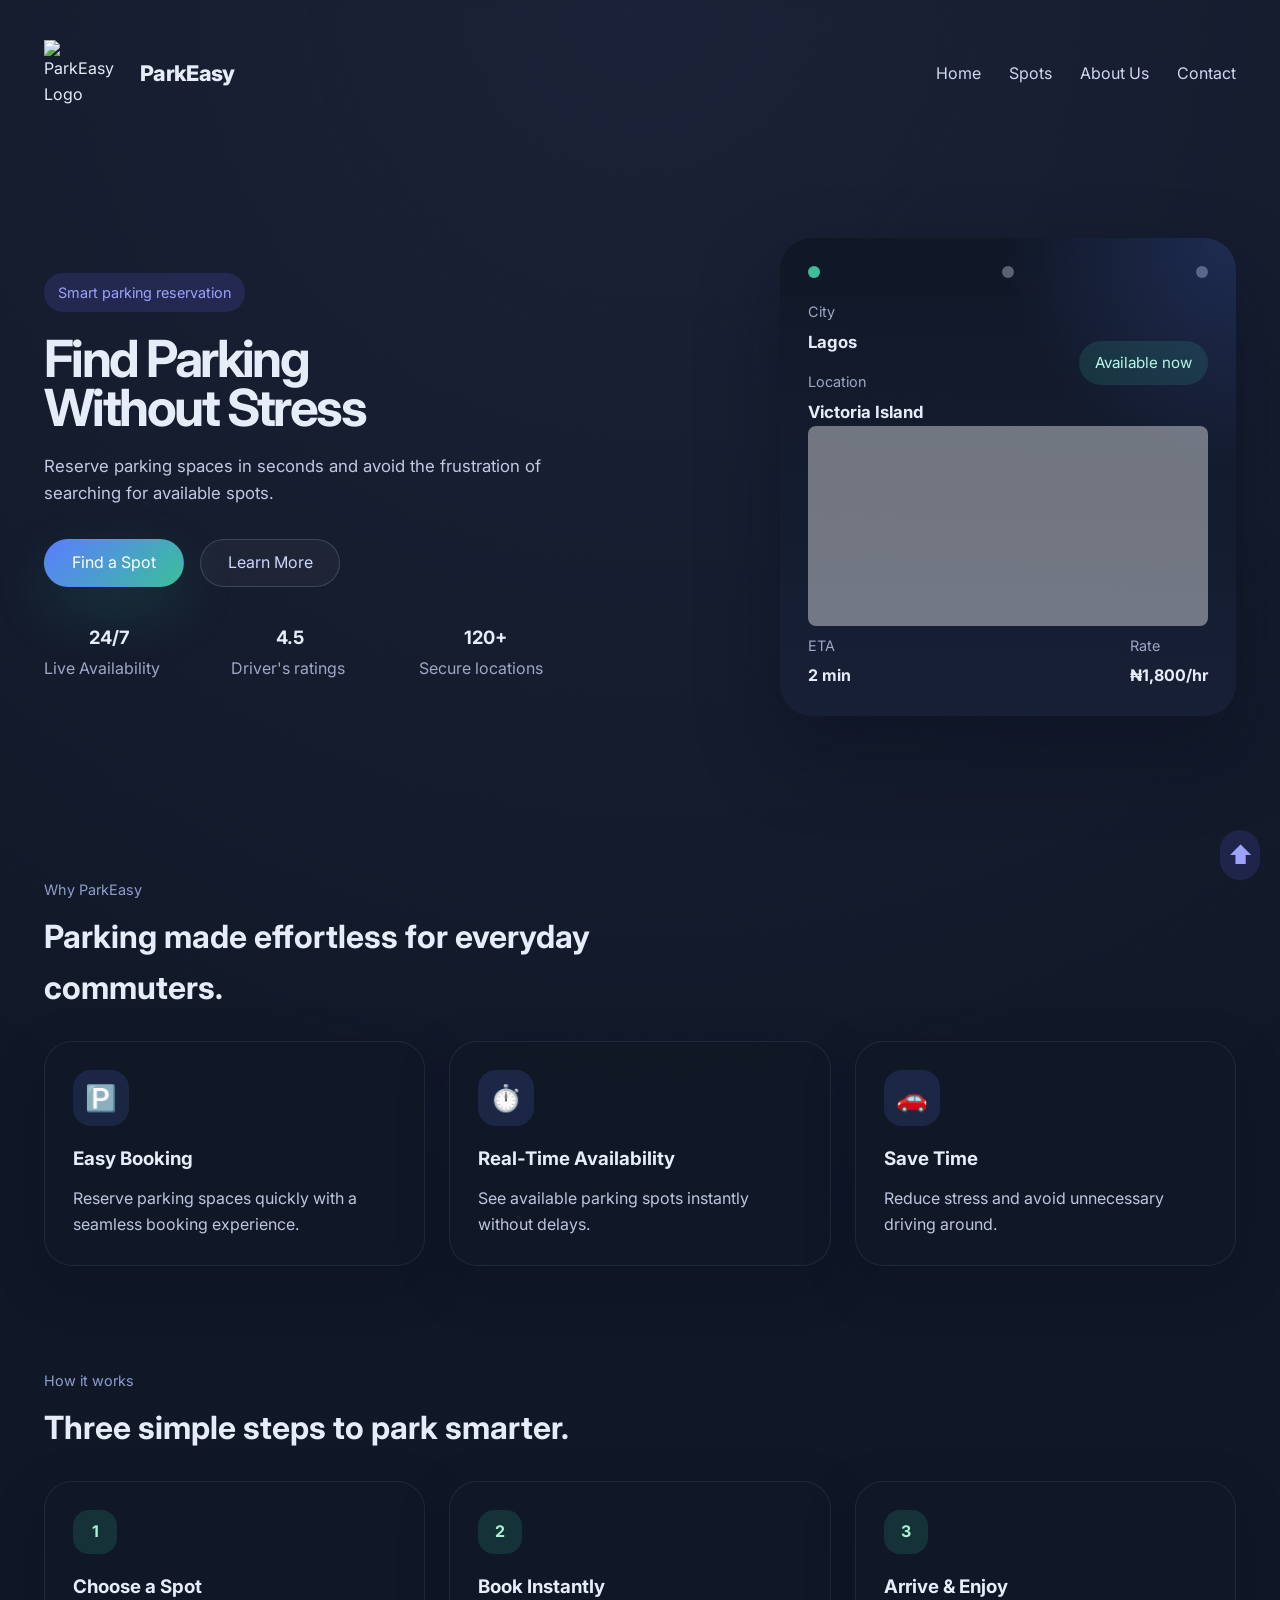
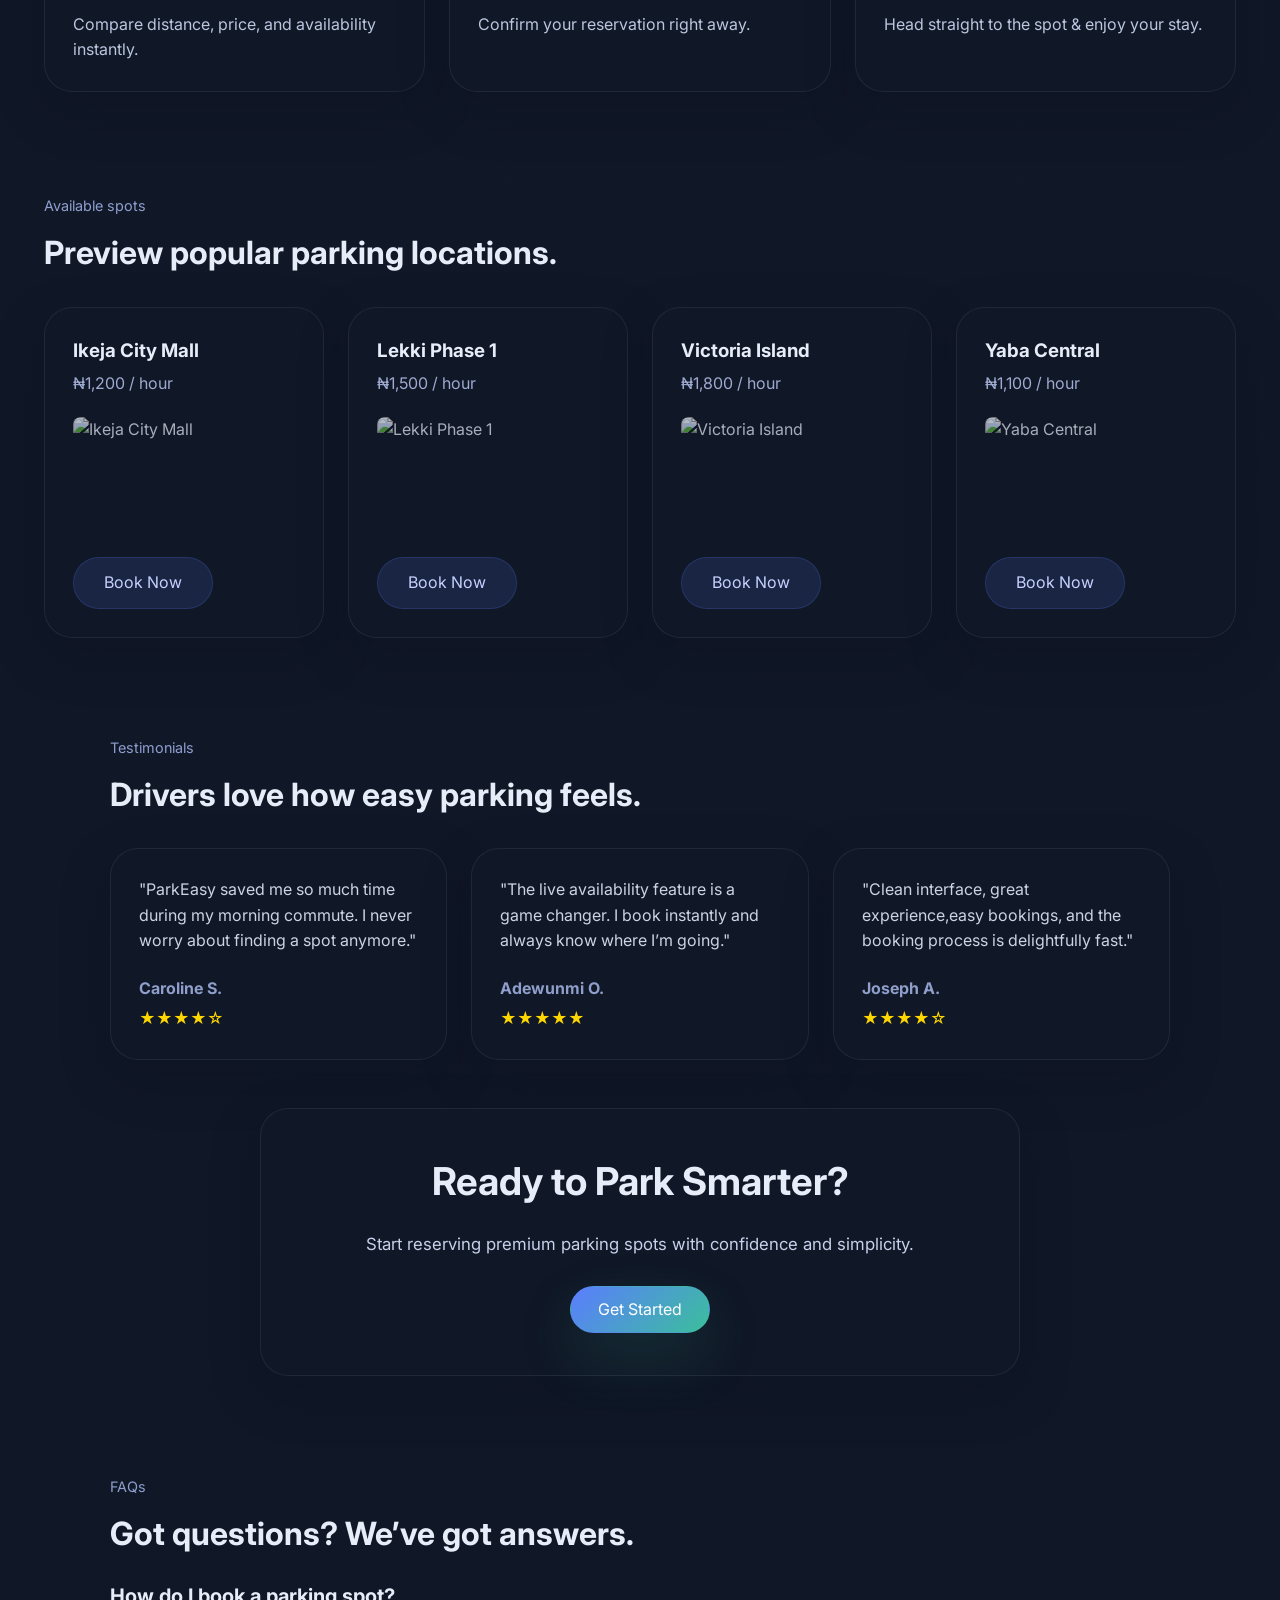
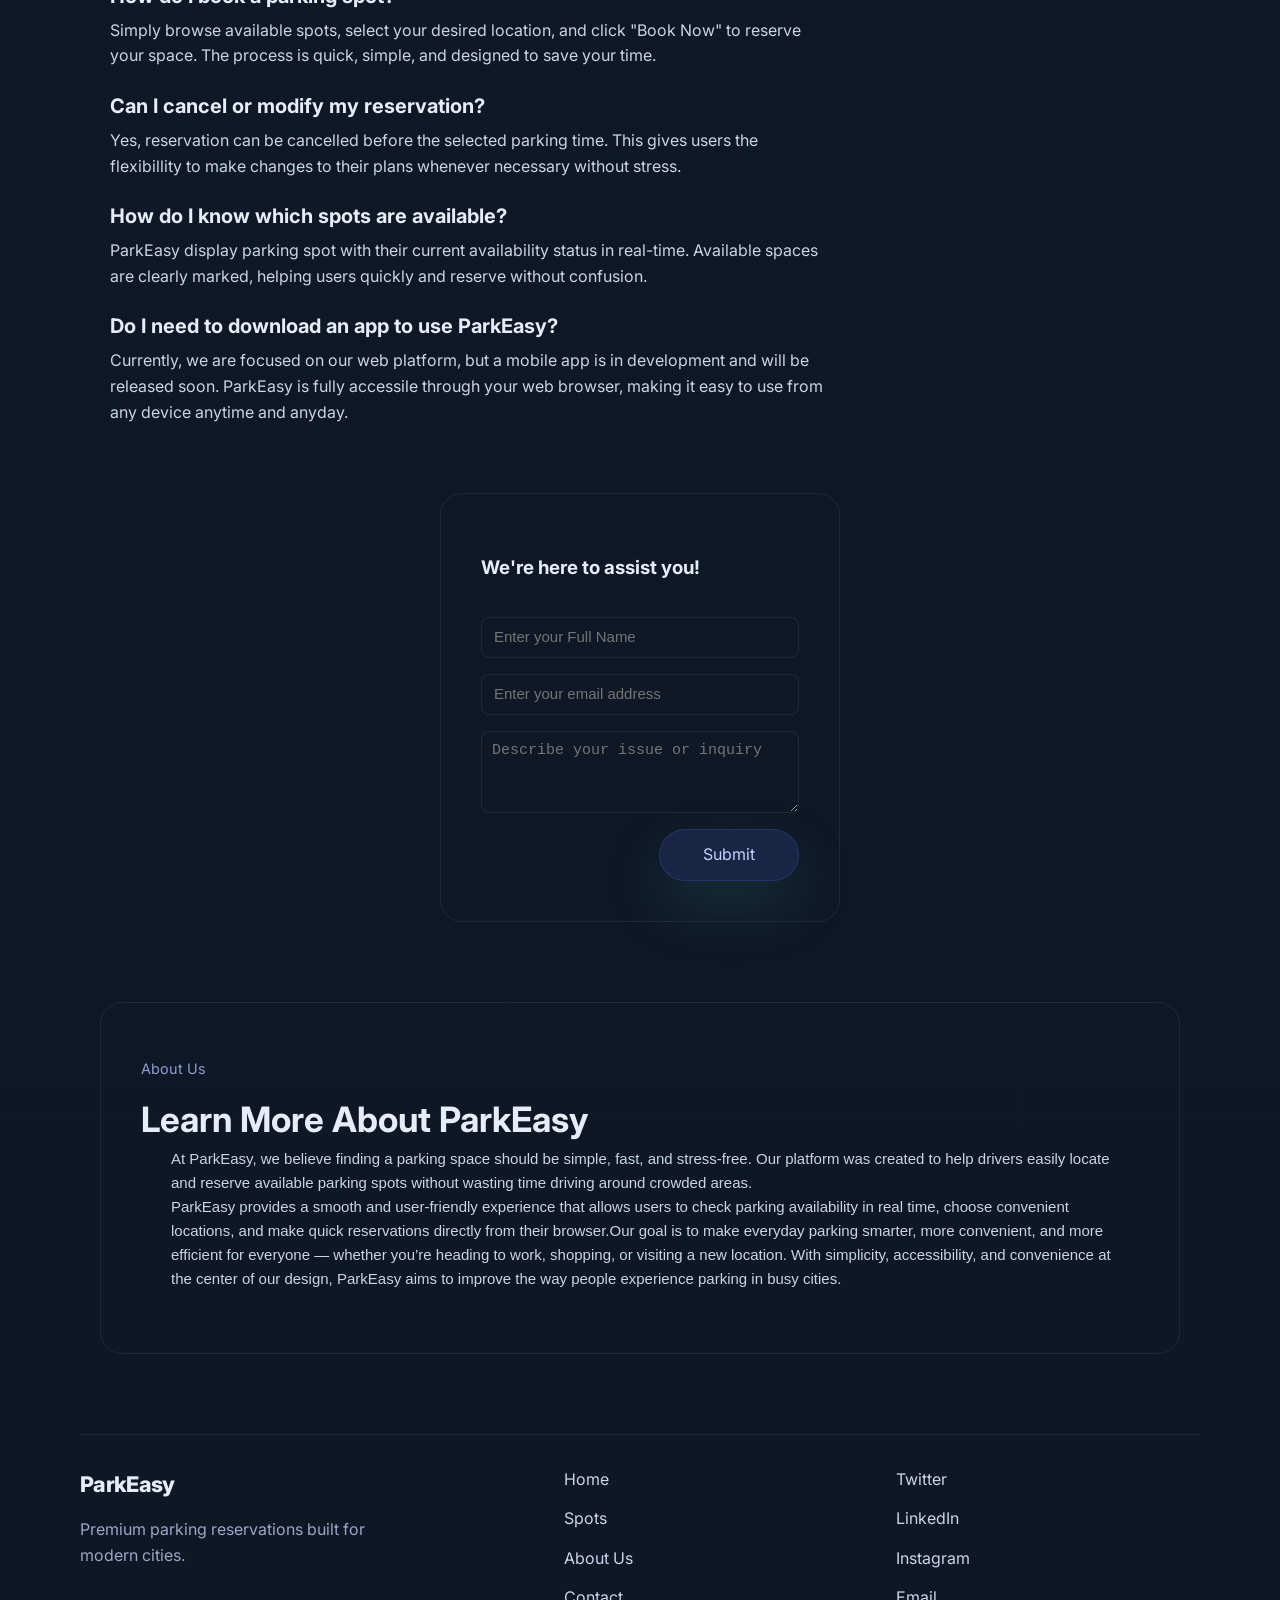
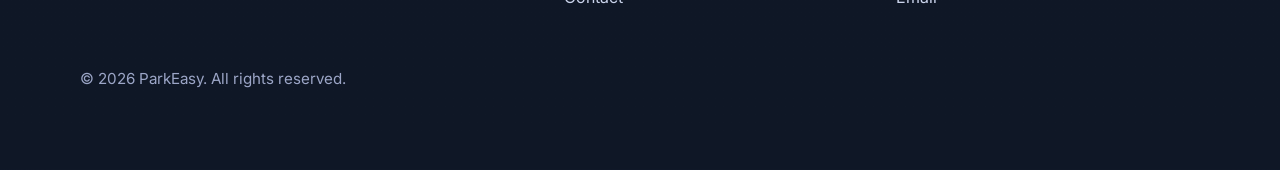
==== index.html @ 2d1e6f71 "Added responsive and mobile view to the confirmation page" ====
<!DOCTYPE html>
<html lang="en">
<head>
    <meta charset="UTF-8" />
    <meta name="viewport" content="width=device-width, initial-scale=1.0" />
    <title>ParkEasy | Smart Parking Reservations</title>
    <link rel="preconnect" href="https://fonts.googleapis.com" />
    <link rel="preconnect" href="https://fonts.gstatic.com" crossorigin />
    <link href="https://fonts.googleapis.com/css2?family=Inter:wght@400;500;600;700;800&display=swap" rel="stylesheet" />
    <link rel="stylesheet" href="styles.css" />
    <link rel="icon" type="image/png" href="./Screenshot_16-removebg-preview.png">
    <!-- <link href="https://cdn.jsdelivr.net/npm/bootstrap@5.3.8/dist/css/bootstrap.min.css" rel="stylesheet" integrity="sha384-sRIl4kxILFvY47J16cr9ZwB07vP4J8+LH7qKQnuqkuIAvNWLzeN8tE5YBujZqJLB" crossorigin="anonymous"> -->
    <!-- <script src="https://cdn.jsdelivr.net/npm/bootstrap@5.3.8/dist/js/bootstrap.bundle.min.js" integrity="sha384-FKyoEForCGlyvwx9Hj09JcYn3nv7wiPVlz7YYwJrWVcXK/BmnVDxM+D2scQbITxI" crossorigin="anonymous"></script> -->
    <link rel="stylesheet"
    href="https://unpkg.com/aos@2.3.4/dist/aos.css">
    
</head>
<body>
    <!-- Header -->
    <div class="page-shell">
        <!-- Navbar -->
        <header class="topbar">
            <div class="brand-row">
                <img src="./Images/OIN-removebg-preview.png" alt="ParkEasy Logo" width="80px">
                <a href="#home" class="logo">ParkEasy</a>
                <svg xmlns="http://www.w3.org/2000/svg"  viewBox="0 0 24 24">
                    <path d="M0 0h24v24H0z" fill="none" />
                    <path fill="none" stroke="currentColor" stroke-linecap="round" stroke-linejoin="round" stroke-width="2" d="M5 17h14M5 12h14M5 7h14" />
                </svg>

            <!-- <button class="nav-toggle" aria-expanded="false" aria-label="Open navigation menu">
                <span></span>
                <span></span>
                <span></span>
            </button> -->
            </div>
                <nav class="nav-links" aria-label="Primary navigation">
                    <a href="#home">Home</a>
                    <a href="#spots">Spots</a>
                    <a href="#AboutUs-heading">About Us</a>
                    <a href="#Support-form">Contact</a>
                </nav>
        </header>

        <!-- Hero Section -->
        <main>
            <section class="hero-section" id="home">
                <div class="hero-copy">
                    <span class="eyebrow">Smart parking reservation</span>
                    <h1>Find Parking Without Stress</h1>
                    <p>Reserve parking spaces in seconds and avoid the frustration of searching for available spots.</p>
                    <div class="hero-actions">
                        <a href="#spots" class="btn btn-primary">Find a Spot</a>
                        <a href="#how-it-works" class="btn btn-secondary">Learn More</a>
                    </div>
                    <div class="hero-stats">
                        <div>
                            <strong>24/7</strong>
                            <span>Live Availability</span>
                        </div>
                        <div>
                            <strong>4.5</strong>
                            <span>Driver's ratings</span>
                        </div>
                        <div>
                            <strong>120+</strong>
                            <span>Secure locations</span>
                        </div>
                    </div>
                </div>

                <div class="hero-visual" aria-hidden="truep" id="hero-visual">
                    <div class="hero-card glow-card">
                        <div class="visual-header">
                            <button class="dot green dot-vi" ></button>
                            <button class="dot dot-yaba"></button>
                            <button class="dot dot-ikeja"></button>
                        </div>
                        <div class="visual-panel">
                            <div class="panel-left">
                                <div class="panel-item">
                                    <span>City</span>
                                    <strong>Lagos</strong>
                                </div>
                                <div class="panel-item">
                                    <span>Location</span>
                                    <strong>Victoria Island</strong>
                                </div>
                            </div>
                            <!-- <div class="panel-item">
                                    <span>Spot</span>
                                    <strong>PE-442</strong>
                                </div> -->
                            <div class="panel-chip" id="panelChip"><div>Available now</div></div>
                        </div>
                        <div class="visual-graph">
                            <div class="google-map">
                                <iframe src="https://www.google.com/maps/embed?pb=!1m18!1m12!1m3!1d5606.961181037946!2d3.4189868195683633!3d6.429970230580943!2m3!1f0!2f0!3f0!3m2!1i1024!2i768!4f13.1!3m3!1m2!1s0x103bf52dc0328169%3A0x7885a1a33689a576!2sVictoria%20Island%2C%20Lagos%20106104%2C%20Lagos!5e0!3m2!1sen!2sng!4v1778580801772!5m2!1sen!2sng" width="600" height="450" style="border:0;" allowfullscreen="" loading="lazy" referrerpolicy="no-referrer-when-downgrade"></iframe>
                            </div>
                            <!-- <div class="graph-bar tall"></div>
                            <div class="graph-bar short"></div>
                            <div class="graph-bar medium"></div>
                            <div class="graph-bar tall"></div>
                            <div class="graph-bar medium"></div> -->
                        </div>
                        <div class="visual-footer">
                            <div>
                                <span>ETA</span>
                                <strong>2 min</strong>
                            </div>
                            <div>
                                <span>Rate</span>
                                <strong>₦1,800/hr</strong>
                            </div>
                        </div>
                    </div>
                </div>
                <div class="hero-visual1" aria-hidden="truep" id="hero-visual1">
                    <div class="hero-card glow-card">
                        <div class="visual-header">
                            <button class="dot dot-vi"></button>
                            <button class="dot green dot-yaba"></button>
                            <button class="dot dot-ikeja"></button>
                        </div>
                        <div class="visual-panel">
                            <div class="panel-left">
                                <div class="panel-item">
                                    <span>City</span>
                                    <strong>Lagos</strong>
                                </div>
                                <div class="panel-item">
                                    <span>Location</span>
                                    <strong>Yaba Central</strong>
                                </div>
                            </div>
                            <!-- <div class="panel-item">
                                    <span>Spot</span>
                                    <strong>PE-903</strong>
                                </div> -->
                            <div class="panel-chip" id="panelChip1"><div>Available now</div></div>
                        </div>
                        <div class="visual-graph">
                            <div class="google-map">
                                <iframe src="https://www.google.com/maps/embed?pb=!1m18!1m12!1m3!1d13333.629605329317!2d3.363343173992727!3d6.507530072989271!2m3!1f0!2f0!3f0!3m2!1i1024!2i768!4f13.1!3m3!1m2!1s0x103b8c8c358b3f4b%3A0x5552cfbd43df8434!2sYaba%2C%20Oworonshoki%2C%20Lagos!5e0!3m2!1sen!2sng!4v1778686402192!5m2!1sen!2sng" width="600" height="450" style="border:0;" allowfullscreen="" loading="lazy" referrerpolicy="no-referrer-when-downgrade"></iframe>
                            </div>
                            <!-- <div class="graph-bar tall"></div>
                            <div class="graph-bar short"></div>
                            <div class="graph-bar medium"></div>
                            <div class="graph-bar tall"></div>
                            <div class="graph-bar medium"></div> -->
                        </div>
                        <div class="visual-footer">
                            <div>
                                <span>ETA</span>
                                <strong>15 min</strong>
                            </div>
                            <div>
                                <span>Rate</span>
                                <strong>₦1,100/hr</strong>
                            </div>
                        </div>
                    </div>
                </div>
                <div class="hero-visual2" aria-hidden="truep" id="hero-visual2">
                    <div class="hero-card glow-card">
                        <div class="visual-header">
                            <button class="dot dot-vi"></button>
                            <button class="dot dot-yaba"></button>
                            <button class="dot green"></button>
                        </div>
                        <div class="visual-panel">
                            <div class="panel-left">
                                <div class="panel-item">
                                    <span>City</span>
                                    <strong>Lagos</strong>
                                </div>
                                <div class="panel-item">
                                    <span>Location</span>
                                    <strong>Ikeja City Mall</strong>
                                </div>
                            </div>
                            <!-- <div class="panel-item">
                                    <span>Spot</span>
                                    <strong>PE-505</strong>
                                </div> -->
                            <div class="panel-chip" id="panelChip2"><div>Available now</div></div>
                        </div>
                        <div class="visual-graph">
                            <div class="google-map">
                                <iframe src="https://www.google.com/maps/embed?pb=!1m18!1m12!1m3!1d11209.810301697038!2d3.350812231731346!3d6.613781671899439!2m3!1f0!2f0!3f0!3m2!1i1024!2i768!4f13.1!3m3!1m2!1s0x103b93b65ba86e15%3A0x3ae060fb3436c3ad!2sIkeja%20City%20Mall!5e0!3m2!1sen!2sng!4v1778678186957!5m2!1sen!2sng" width="600" height="450" style="border:0;" allowfullscreen="" loading="lazy" referrerpolicy="no-referrer-when-downgrade"></iframe>
                            </div>
                            <!-- <div class="graph-bar tall"></div>
                            <div class="graph-bar short"></div>
                            <div class="graph-bar medium"></div>
                            <div class="graph-bar tall"></div>
                            <div class="graph-bar medium"></div> -->
                        </div>
                        <div class="visual-footer">
                            <div>
                                <span>ETA</span>
                                <strong>30 min</strong>
                            </div>
                            <div>
                                <span>Rate</span>
                                <strong>₦1,200/hr</strong>
                            </div>
                        </div>
                    </div>
                </div>
            </section>
            

        <!-- Features Section -->
        <section class="section features-section" id="features">
            <div class="section-header">
                <p class="section-label">Why ParkEasy</p>
                <h2>Parking made effortless for everyday commuters.</h2>
            </div>
            <div class="feature-grid">
                <article class="feature-card fade-in">
                    <div class="feature-icon">🅿️</div>
                    <h3>Easy Booking</h3>
                    <p>Reserve parking spaces quickly with a seamless booking experience.</p>
                </article>
                <article class="feature-card fade-in">
                    <div class="feature-icon">⏱️</div>
                    <h3>Real-Time Availability</h3>
                    <p>See available parking spots instantly without delays.</p>
                </article>
                <article class="feature-card fade-in">
                    <div class="feature-icon">🚗</div>
                    <h3>Save Time</h3>
                    <p>Reduce stress and avoid unnecessary driving around.</p>
                </article>
            </div>
        </section>

        <!-- How It Works Section -->
        <section class="section process-section" id="how-it-works">
            <div class="section-header">
                <p class="section-label">How it works</p>
                <h2>Three simple steps to park smarter.</h2>
            </div>
            <div class="process-row">
                <article class="process-step fade-in">
                    <span class="step-badge">1</span>
                    <h3>Choose a Spot</h3>
                    <p>Compare distance, price, and availability instantly.</p>
                </article>
                <article class="process-step fade-in">
                    <span class="step-badge">2</span>
                    <h3>Book Instantly</h3>
                    <p>Confirm your reservation right away.</p>
                </article>
                <article class="process-step fade-in">
                    <span class="step-badge">3</span>
                    <h3>Arrive & Enjoy</h3>
                    <p>Head straight to the spot & enjoy your stay.</p>
                </article>
            </div>
        </section>

        <!-- Preview Parking Spots Section -->
        <section class="section spots-section" id="spots">
            <div class="section-header">
                <p class="section-label">Available spots</p>
                <h2>Preview popular parking locations.</h2>
            </div>
            <div class="spots-grid">
                <article class="spot-card fade-in">
                    <div>
                        <h3>Ikeja City Mall</h3>
                        <p>₦1,200 / hour</p>
                    </div>
                    <img src="./Images/Ikeja_Mall_2.jpg" class="location-img" alt="Ikeja City Mall">
                    <button class="btn btn-card" id="openIkeja">Book Now</button>
                </article>
                <article class="spot-card fade-in">
                    <div>
                        <h3>Lekki Phase 1</h3>
                        <p>₦1,500 / hour</p>
                    </div>
                    <img src="./Images/Lekki Mall.jpg"  class="location-img" alt="Lekki Phase 1">
                    <button class="btn btn-card" id="openLekki">Book Now</button>
                </article>
                <article class="spot-card fade-in">
                    <div>
                        <h3>Victoria Island</h3>
                        <p>₦1,800 / hour</p>
                    </div>
                    <img src="./Images/V I.jfif" class="location-img" alt="Victoria Island">
                    <button class="btn btn-card" id="openVictoria">Book Now</button>
                </article>
                <article class="spot-card fade-in">
                    <div>
                        <h3>Yaba Central</h3>
                        <p>₦1,100 / hour</p>
                    </div>
                    <img src="./Images/Yaba.png" class="location-img" alt="Yaba Central">
                    <button class="btn btn-card" id="openYaba">Book Now</button>
                </article>
            </div>
        </section>

        <!-- Ikeja City Mall -->
        <div id="ikejaMall">
                <button class="btn btn-secondary" id="closeIkeja">Back</button>

                <!-- Name and map -->
                <div class="menu1">
                    <h2>Ikeja City Mall - A Prime Parking Location</h2>
                    <iframe src="https://www.google.com/maps/embed?pb=!1m18!1m12!1m3!1d11209.810301697038!2d3.350812231731346!3d6.613781671899439!2m3!1f0!2f0!3f0!3m2!1i1024!2i768!4f13.1!3m3!1m2!1s0x103b93b65ba86e15%3A0x3ae060fb3436c3ad!2sIkeja%20City%20Mall!5e0!3m2!1sen!2sng!4v1778678186957!5m2!1sen!2sng" width="600" height="450" style="border:0;" allowfullscreen="" loading="lazy" referrerpolicy="no-referrer-when-downgrade"></iframe>
                </div>
                <!-- Selections -->
                <div class="menu0">
                    <div class="contact-details">
                        <input type="text" placeholder="Enter your full name" id="fullName-ikeja">
                        <input type="text" placeholder="Vehicle registration Number" id="email-ikeja">
                        <input type="text" placeholder="Enter your phone number" id="phone-ikeja">
                    </div>  
                    <div class="menu2">
                        <select class="select" id="lot-ikeja">
                            <option selected disabled>Select a parking spot</option>
                            <option>PE 501</option>
                            <option>PE 502</option>
                            <option>PE 503</option>
                            <option>PE 504</option>
                            <option>PE 505</option>
                            <option>PE 506</option>
                            <option>PE 507</option>
                            <option>PE 508</option>
                            <option>PE 509</option>
                            <option>PE 601</option>
                            <option>PE 602</option>
                            <option>PE 603</option>
                            <option>PE 604</option>
                            <option>PE 605</option>
                            <option>PE 606</option>
                            <option>PE 607</option>
                            <option>PE 608</option>
                            <option>PE 609</option>
                        </select>
                        <select class="select" id="duration-ikeja">
                            <option selected disabled>Select duration</option>
                            <option>1 hour</option>
                            <option>2 hours</option>
                            <option>3 hours</option>
                            <option>4 hours</option>
                            <option>5 hours</option>
                            <option>6 hours</option>
                            <option>7 hours</option>
                            <option>8 hours</option>
                            <option>9 hours</option>
                            <option>10 hours</option>
                            <option>11 hours</option>
                            <option>12 hours</option>
                        </select>
                        <div class="time-selection">
                            <select class="time" id="startTime-ikeja">
                                <option selected disabled>Arrival time</option>
                                <option>01:00</option>
                                <option>02:00</option>
                                <option>03:00</option>
                                <option>04:00</option>
                                <option>05:00</option>
                                <option>07:00</option>
                                <option>08:00</option>
                                <option>09:00</option>
                                <option>10:00</option>
                                <option>11:00</option>
                                <option>12:00</option>
                            </select>
                            <select class="meritime" id="startMeridiem-ikeja">
                                <option>am</option>
                                <option>pm</option>
                            </select> 
                            <!-- <select class="time" id="endTime">
                                <option>12:00</option>
                                <option>01:00</option>
                                <option>02:00</option>
                                <option>03:00</option>
                                <option>04:00</option>
                                <option>05:00</option>
                                <option>07:00</option>
                                <option>08:00</option>
                                <option>09:00</option>
                                <option>10:00</option>
                                <option>11:00</option>
                                <option>12:00</option>
                            </select>
                            <select class="meritime" id="endMeridiem">
                                <option>pm</option>
                                <option>am</option>
                            </select> -->
                        </div>
                        
                    </div>
                </div>
                    
                <!-- footer -->
                    <ul>
                        <li><strong>Price:</strong> ₦1,200 / hour</li>
                        <li><strong>Availability:</strong> Real-time updates</li>
                        <li><strong>Amenities:</strong> 24/7 security, well-lit area</li>
                    </ul>
                <button class="btn btn-primary" id="bookBtn-ikeja">Book Now</button>
        </div>

        <!-- Lekki Phase 1 -->
        <div id="lekkiPhase1">
                <button class="btn btn-secondary" id="closeLekki">Back</button>
                
            <!-- Name and map -->
            <div class="menu1">
                    <h2>Lekki Phase 1 - A Prime Parking Location</h2>
                    <iframe src="https://www.google.com/maps/embed?pb=!1m18!1m12!1m3!1d31716.495577814654!2d3.4504166006882744!3d6.450240780997192!2m3!1f0!2f0!3f0!3m2!1i1024!2i768!4f13.1!3m3!1m2!1s0x103bf452da3bd44b%3A0x47331fb41adc9d28!2sLekki%20Phase%201%2C%20Lekki%20106104%2C%20Lagos!5e0!3m2!1sen!2sng!4v1778685355973!5m2!1sen!2sng" width="600" height="450" style="border:0;" allowfullscreen="" loading="lazy" referrerpolicy="no-referrer-when-downgrade"></iframe>
            </div>
                <!-- Selections -->
                <div class="menu0">
                    <div class="contact-details">
                            <input type="text" placeholder="Enter your full name" id="fullName-lekki">
                            <input type="text" placeholder="Vehicle registration number" id="email-lekki">
                            <input type="text" placeholder="Enter your phone number" id="phone-lekki">
                    </div>  
                    <div class="menu2">
                        <select class="select" id="lot-lekki">
                            <option selected disabled>Select a parking spot</option>
                            <option>PE 101</option>
                            <option>PE 102</option>
                            <option>PE 103</option>
                            <option>PE 104</option>
                            <option>PE 105</option>
                            <option>PE 106</option>
                            <option>PE 107</option>
                            <option>PE 108</option>
                            <option>PE 109</option>
                            <option>PE 801</option>
                            <option>PE 802</option>
                            <option>PE 803</option>
                            <option>PE 804</option>
                            <option>PE 805</option>
                            <option>PE 806</option>
                            <option>PE 807</option>
                            <option>PE 808</option>
                            <option>PE 809</option>
                        </select>
                        <select class="select" id="duration-lekki">
                            <option selected disabled>Select duration</option>
                            <option>1 hour</option>
                            <option>2 hours</option>
                            <option>3 hours</option>
                            <option>4 hours</option>
                            <option>5 hours</option>
                            <option>6 hours</option>
                            <option>7 hours</option>
                            <option>8 hours</option>
                            <option>9 hours</option>
                            <option>10 hours</option>
                            <option>11 hours</option>
                            <option>12 hours</option>
                        </select>
                        <div class="time-selection">
                            <select class="time" id="startTime-lekki">
                                <option selected disabled>Arrival time</option>
                                <option>01:00</option>
                                <option>02:00</option>
                                <option>03:00</option>
                                <option>04:00</option>
                                <option>05:00</option>
                                <option>07:00</option>
                                <option>08:00</option>
                                <option>09:00</option>
                                <option>10:00</option>
                                <option>11:00</option>
                                <option>12:00</option>
                            </select>
                            <select class="meritime" id="startMeridiem-lekki">
                                <option>am</option>
                                <option>pm</option>
                            </select> 
                            <!-- <select class="time" id="endTime">
                                <option>12:00</option>
                                <option>01:00</option>
                                <option>02:00</option>
                                <option>03:00</option>
                                <option>04:00</option>
                                <option>05:00</option>
                                <option>07:00</option>
                                <option>08:00</option>
                                <option>09:00</option>
                                <option>10:00</option>
                                <option>11:00</option>
                                <option>12:00</option>
                            </select>
                            <select class="meritime" id="endMeridiem">
                                <option>pm</option>
                                <option>am</option>
                            </select> -->
                        </div>
                    </div>
                </div>
                    <!-- footer -->
                        <ul>
                            <li><strong>Price:</strong> ₦1,500 / hour</li>
                            <li><strong>Availability:</strong> Real-time updates</li>
                            <li><strong>Amenities:</strong> 24/7 security, well-lit area</li>
                        </ul>
                        <button class="btn btn-primary" id="bookBtn-lekki">Book Now</button>
            </div>

        <!-- Victoria Island -->
        <div id="victoriaIsland">
                <button class="btn btn-secondary" id="closeVictoria">Back</button>
            <!-- Name and map -->
            <div class="menu1">
                <h2>Victoria Island - A Prime Parking Location</h2>
                <iframe src="https://www.google.com/maps/embed?pb=!1m18!1m12!1m3!1d5606.961181037946!2d3.4189868195683633!3d6.429970230580943!2m3!1f0!2f0!3f0!3m2!1i1024!2i768!4f13.1!3m3!1m2!1s0x103bf52dc0328169%3A0x7885a1a33689a576!2sVictoria%20Island%2C%20Lagos%20106104%2C%20Lagos!5e0!3m2!1sen!2sng!4v1778580801772!5m2!1sen!2sng" width="600" height="450" style="border:0;" allowfullscreen="" loading="lazy" referrerpolicy="no-referrer-when-downgrade"></iframe>
            </div>
            <!-- Selection -->
            <div class="menu0">
                <div class="contact-details">
                    <input type="text" placeholder="Enter your full name" id="fullName-victoria">
                    <input type="text" placeholder="Vehicle registration number" id="email-victoria">
                    <input type="text" placeholder="Enter your phone number" id="phone-victoria">
                </div>
                <div class="menu2">
                    <select class="select" id="lot-victoria">
                        <option selected disabled>Select a parking spot</option>
                        <option>PE 441</option>
                        <option>PE 442</option>
                        <option>PE 443</option>
                        <option>PE 444</option>
                        <option>PE 445</option>
                        <option>PE 446</option>
                        <option>PE 447</option>
                        <option>PE 448</option>
                        <option>PE 449</option>
                        <option>PE 631</option>
                        <option>PE 632</option>
                        <option>PE 633</option>
                        <option>PE 634</option>
                        <option>PE 635</option>
                        <option>PE 636</option>
                        <option>PE 637</option>
                        <option>PE 638</option>
                        <option>PE 639</option>
                    </select>
                    <select class="select" id="duration-victoria">
                        <option selected disabled>Select duration</option>
                        <option>1 hour</option>
                        <option>2 hours</option>
                        <option>3 hours</option>
                        <option>4 hours</option>
                        <option>5 hours</option>
                        <option>6 hours</option>
                        <option>7 hours</option>
                        <option>8 hours</option>
                        <option>9 hours</option>
                        <option>10 hours</option>
                        <option>11 hours</option>
                        <option>12 hours</option>
                    </select>
                    <div class="time-selection">
                            <select class="time" id="startTime-victoria">
                                <option selected disabled>Arrival time</option>
                                <option>01:00</option>
                                <option>02:00</option>
                                <option>03:00</option>
                                <option>04:00</option>
                                <option>05:00</option>
                                <option>07:00</option>
                                <option>08:00</option>
                                <option>09:00</option>
                                <option>10:00</option>
                                <option>11:00</option>
                                <option>12:00</option>
                            </select>
                            <select class="meritime" id="startMeridiem-victoria">
                                <option>am</option>
                                <option>pm</option>
                            </select> 
                            <!-- <select class="time">
                                <option>12:00</option>
                                <option>01:00</option>
                                <option>02:00</option>
                                <option>03:00</option>
                                <option>04:00</option>
                                <option>05:00</option>
                                <option>07:00</option>
                                <option>08:00</option>
                                <option>09:00</option>
                                <option>10:00</option>
                                <option>11:00</option>
                                <option>12:00</option>
                            </select>
                            <select class="meritime">
                                <option>pm</option>
                                <option>am</option>
                            </select> -->
                        </div>
                </div>
            </div>
                <ul>
                    <li><strong>Price:</strong> ₦1,800 / hour</li>
                    <li><strong>Availability:</strong> Real-time updates</li>
                    <li><strong>Amenities:</strong> 24/7 security, well-lit area</li>
                </ul>
                <button class="btn btn-primary" id="bookBtn-victoria">Book Now</button>
        </div>
            

        <!-- Yaba Central -->
        <div id="yabaCentral">
            <button class="btn btn-secondary" id="closeYaba">Back</button>
            <!-- Name and map -->
            <div class="menu1">
                <h2>Yaba Central - A Prime Parking Location</h2>
                <iframe src="https://www.google.com/maps/embed?pb=!1m18!1m12!1m3!1d13333.629605329317!2d3.363343173992727!3d6.507530072989271!2m3!1f0!2f0!3f0!3m2!1i1024!2i768!4f13.1!3m3!1m2!1s0x103b8c8c358b3f4b%3A0x5552cfbd43df8434!2sYaba%2C%20Oworonshoki%2C%20Lagos!5e0!3m2!1sen!2sng!4v1778686402192!5m2!1sen!2sng" width="600" height="450" style="border:0;" allowfullscreen="" loading="lazy" referrerpolicy="no-referrer-when-downgrade"></iframe>
            </div>
            <!-- Selections -->
            <div class="menu0">
                <div class="contact-details">
                    <input type="text" placeholder="Enter your full name" id="fullName-yaba">
                    <input type="text" placeholder="Vehicle registration number" id="email-yaba">
                    <input type="text" placeholder="Enter your phone number" id="phone-yaba">
                </div>
                <div class="menu2">
                    <select class="select" id="lot-yaba">
                        <option selected disabled>Select a parking spot</option>
                        <option>PE 701</option>
                        <option>PE 702</option>
                        <option>PE 703</option>
                        <option>PE 704</option>
                        <option>PE 705</option>
                        <option>PE 706</option>
                        <option>PE 707</option>
                        <option>PE 708</option>
                        <option>PE 709</option>
                        <option>PE 901</option>
                        <option>PE 902</option>
                        <option>PE 903</option>
                        <option>PE 904</option>
                        <option>PE 905</option>
                        <option>PE 906</option>
                        <option>PE 907</option>
                        <option>PE 908</option>
                        <option>PE 909</option>
                        </select>
                        <select class="select" id="duration-yaba">
                            <option selected disabled>Select duration</option>
                            <option>1 hour</option>
                            <option>2 hours</option>
                            <option>3 hours</option>
                            <option>4 hours</option>
                            <option>5 hours</option>
                            <option>6 hours</option>
                            <option>7 hours</option>
                            <option>8 hours</option>
                            <option>9 hours</option>
                            <option>10 hours</option>
                            <option>11 hours</option>
                            <option>12 hours</option>
                        </select>
                        <div class="time-selection">
                            <select class="time" id="startTime-yaba">
                                <option selected disabled>Arrival time</option>
                                <option>01:00</option>
                                <option>02:00</option>
                                <option>03:00</option>
                                <option>04:00</option>
                                <option>05:00</option>
                                <option>07:00</option>
                                <option>08:00</option>
                                <option>09:00</option>
                                <option>10:00</option>
                                <option>11:00</option>
                                <option>12:00</option>
                            </select>
                            <select class="meritime" id="startMeridiem-yaba">
                                <option>am</option>
                                <option>pm</option>
                            </select> 
                            <!-- <select class="time">
                                <option>12:00</option>
                                <option>01:00</option>
                                <option>02:00</option>
                                <option>03:00</option>
                                <option>04:00</option>
                                <option>05:00</option>
                                <option>07:00</option>
                                <option>08:00</option>
                                <option>09:00</option>
                                <option>10:00</option>
                                <option>11:00</option>
                                <option>12:00</option>
                            </select>
                            <select class="meritime">
                                <option>pm</option>
                                <option>am</option>
                            </select> -->
                        </div>
                    </div>
                </div>
                <!-- footer -->
                    <ul>
                        <li><strong>Price:</strong> ₦1,100 / hour</li>
                        <li><strong>Availability:</strong> Real-time updates</li>
                        <li><strong>Amenities:</strong> 24/7 security, well-lit area</li>
                    </ul>
                    <button class="btn btn-primary" id="bookBtn-yaba">Book Now</button>
        </div>
        



        <!-- Testimonial Section -->
        <section class="section testimonials-section" aria-labelledby="testimonial-heading">
            <div class="section-header">
                <p class="section-label">Testimonials</p>
                <h2 id="testimonial-heading">Drivers love how easy parking feels.</h2>
            </div>
            <div class="testimonial-grid">
                <article class="testimonial-card fade-in">
                    <p>"ParkEasy saved me so much time during my morning commute. I never worry about finding a spot anymore."</p>
                    <footer>
                        <strong>Caroline S.</strong>
                        <span style="color: gold;">★★★★☆</span>
                    </footer>
                </article>
                <article class="testimonial-card fade-in">
                    <p>"The live availability feature is a game changer. I book instantly and always know where I’m going."</p>
                    <footer>
                        <strong>Adewunmi O.</strong>
                        <span style="color: gold;">★★★★★</span>
                    </footer>
                </article>
                <article class="testimonial-card fade-in">
                    <p>"Clean interface, great experience,easy bookings, and the booking process is delightfully fast."</p>
                    <footer>
                        <strong>Joseph A.</strong>
                        <span style="color: gold;">★★★★☆</span>                    
                    </footer>
                </article>
            </div>
        </section>
        <!-- CTA Section -->
        <section class="section cta-section">
            <div class="cta-card fade-in">
                <h2>Ready to Park Smarter?</h2>
                <p>Start reserving premium parking spots with confidence and simplicity.</p>
            <a href="#spots" class="btn btn-primary">Get Started</a>
            </div>
        </section>

        <!-- Frequently Asked Questions Section -->
        <section class="section faq-section" aria-labelledby="faq-heading" class="cta-card fade-in">
            <div class="section-header">
                <p class="section-label">FAQs</p>
                <h2 id="faq-heading">Got questions? We’ve got answers.</h2>
                <div id="faq">
                    <strong>How do I book a parking spot?</strong>
                    <p>Simply browse available spots, select your desired location, and click "Book Now" to reserve your space. The process is quick, simple, and designed to save your time.</p>
                    <strong>Can I cancel or modify my reservation?</strong>
                    <p>Yes, reservation can be cancelled before the selected parking time. This gives users the flexibillity to make changes to their plans whenever necessary without stress.</p>
                    <strong>How do I know which spots are available?</strong>
                    <p>ParkEasy display parking spot with their current availability status in real-time. Available spaces are clearly marked, helping users quickly and reserve without confusion.</p>
                    <strong>Do I need to download an app to use ParkEasy?</strong>
                    <p>Currently, we are focused on our web platform, but a mobile app is in development and will be released soon. ParkEasy is fully accessile through your web browser, making it easy to use from any device anytime and anyday.</p>
                </div>
            </div>
        </section>

        
        
        <!-- Contact Support Section -->
        <section id="Support-form">
            <h3>We're here to assist you!</h3>
            <input type="text" placeholder="Enter your Full Name">
            <input type="email" placeholder="Enter your email address">
            <textarea name="message" id="" placeholder="Describe your issue or inquiry"></textarea>
            <button class="btn btn-primary">Submit</button>
        </section>

        <section class="Us" data-aos="fade-up">
            <p class="About-label">About Us</p>
            <h2 id="AboutUs-heading">Learn More About ParkEasy</h2>
            <p class="note">At ParkEasy, we believe finding a parking space should be simple, fast, and stress-free. Our platform was created to help drivers easily locate and reserve available parking spots without wasting time driving around crowded areas. <br>ParkEasy provides a smooth and user-friendly experience that allows users to check parking availability in real time, choose convenient locations, and make quick reservations directly from their browser.Our goal is to make everyday parking smarter, more convenient, and more efficient for everyone — whether you’re heading to work, shopping, or visiting a new location.

            With simplicity, accessibility, and convenience at the center of our design, ParkEasy aims to improve the way people experience parking in busy cities.</p>
        </section>

        <a href="#home" class="Up">
            ⬆
        </a>
    </main>

    <!-- Footer -->
    <footer class="footer" id="contact">
        <div class="footer-grid">
            <div>
                <a href="#home" class="logo footer-logo">ParkEasy</a>
                <p>Premium parking reservations built for modern cities.</p>
            </div>
            <div class="footer-links">
                <a href="#home">Home</a>
                <a href="#spots">Spots</a>
                <a href="#AboutUs-heading">About Us</a>
                <a href="#Support-form">Contact</a>
            </div>
            <div class="social-links">
                <a href="https://x.com/Omo_Iya_Nike" aria-label="ParkEasy on Twitter">Twitter</a>
                <a href="#" aria-label="ParkEasy on LinkedIn">LinkedIn</a>
                <a href="#" aria-label="ParkEasy on Instagram">Instagram</a>
                <a href="mailto:Ogunsanmiolayimika@gmail.com" aria-label="ParkEasy on Email">Email</a>
            </div>
        </div>
        <div class="foot">
            <p class="footer-note">© 2026 ParkEasy. All rights reserved.</p>
            <img src="./Images/OIN-removebg-preview.png" alt="" width="120px">
        </div>
        
    </footer>
    </div>

    <script src="script.js"></script>
    <script src="https://unpkg.com/aos@2.3.4/dist/aos.js"></script>

    <script>
        AOS.init();
    </script>
</body>
</html>
---- styles.css ----
:root {
    color-scheme: dark;
    font-family: 'Inter', system-ui, -apple-system, BlinkMacSystemFont, 'Segoe UI', sans-serif;
    font-size: 16px;
    line-height: 1.6;
    color: #e7edf8;
    background: #0f1726;
}

* {
    box-sizing: border-box;
}

html {
    scroll-behavior: smooth;
}

body {
    margin: 0;
    min-height: 100vh;
    background: radial-gradient(circle at top, rgba(68, 75, 122, 0.2), transparent 25%),
        linear-gradient(180deg, #111827 0%, #0f1726 100%);
}

button,
a {
    font: inherit;
}

a {
    color: inherit;
    text-decoration: none;
}

.page-shell {
    max-width: 1240px;
    margin: 0 auto;
    padding: 32px 24px 48px;
}

header{
    position: top;
    top: 0;
    z-index: 100;
    /* background: radial-gradient(circle at top, rgba(68, 75, 122, 0.2), transparent 95%),
    linear-gradient(180deg, #111827 0%, #0f1726 100%); */
}
.topbar {
    display: flex;
    align-items: center;
    justify-content: space-between;
    gap: 24px;
    padding: 8px 0 28px;
}

.brand-row {
    display: flex;
    align-items: center;
    gap: 1rem;
}
.brand-row  svg{
    width: 40px;
    display: none;
}

.logo {
    font-weight: 800;
    font-size: 1.35rem;
    letter-spacing: -0.03em;
    color: #e7edf8;
    text-decoration: none;
}

.nav-links {
    display: flex;
    align-items: center;
    gap: 28px;
}

.nav-links a {
    color: #cfd8f2;
    transition: color 180ms ease;
    text-decoration: none;
}

.nav-links a:hover,
.nav-links a:focus-visible {
    color: #8b96ff;
}

.nav-toggle {
    display: none;
    border: none;
    background: transparent;
    cursor: pointer;
    width: 42px;
    height: 42px;
    position: relative;
}

.nav-toggle span {
    display: block;
    width: 100%;
    height: 3px;
    background: #e7edf8;
    border-radius: 999px;
    transition: transform 200ms ease, opacity 200ms ease;
    position: absolute;
    left: 0;
}

.nav-toggle span:nth-child(1) {
    top: 10px;
}

.nav-toggle span:nth-child(2) {
    top: 19px;
}

.nav-toggle span:nth-child(3) {
    top: 28px;
}

.hero-section {
    display: flex;
    justify-content: space-between;
    grid-template-columns: 1.1fr 0.9fr;
    gap: 48px;
    align-items: center;
    min-height: 76vh;
    padding: 40px 0;
}

.hero-copy {
    max-width: 620px;
}

.eyebrow {
    display: inline-flex;
    padding: 8px 14px;
    border-radius: 19px;
    background: rgba(99, 102, 241, 0.16);
    color: #9ca3ff;
    font-size: 0.9rem;
    margin-bottom: 1.4rem;
}

.hero-section h1 {
    font-size: clamp(2.75rem, 4vw, 4.5rem);
    line-height: 0.95;
    letter-spacing: -0.05em;
    margin: 0 0 22px;
    max-width: 12ch;
    color: #e7edf8;
}

.hero-section p {
    color: #c1c9e4;
    max-width: 34rem;
    margin: 0 0 32px;
    font-size: 1.05rem;
}

.hero-actions {
    display: flex;
    flex-wrap: wrap;
    gap: 16px;
    margin-bottom: 36px;
}

.btn {
    display: inline-flex;
    align-items: center;
    justify-content: center;
    padding: 10px 10px;
    border-radius: 999px;
    transition: transform 200ms ease, background 200ms ease, box-shadow 200ms ease;
    min-width: 140px;
    border: 1px solid transparent;
}

.btn:hover,
.btn:focus-visible {
    transform: translateY(-2px);
}

.btn-primary {
    background: linear-gradient(135deg, #5b7dff, #3bbf9b);
    color: #fff;
    box-shadow: 0 24px 60px rgba(59, 191, 155, 0.16);
}

.btn-secondary {
    color: #cdd5ff;
    border-color: rgba(148, 163, 184, 0.25);
    background: rgba(255, 255, 255, 0.04);
}

.hero-stats {
    display: grid;
    grid-template-columns: repeat(3, minmax(0, 1fr));
    gap: 18px;
}

.hero-stats strong {
    display: block;
    font-size: 1.15rem;
    margin-bottom: 4px;
    margin-left: 45px;
    color: #e7edf8;
}

.hero-stats span {
    color: #9da8c5;
}

.hero-visual {
    position: relative;
    /* display: none; */
}
.hero-visual1 {
    position: relative;
    display: none;
}
.hero-visual2 {
    position: relative;
    display: none;
}

.glow-card {
    position: relative;
    padding: 28px;
    border-radius: 32px;
    background: linear-gradient(180deg, rgba(15, 23, 38, 0.9), rgba(23, 32, 54, 0.95));
    box-shadow: 0 36px 80px rgba(7, 12, 25, 0.35);
    overflow: hidden;
}

.glow-card::before {
    content: '';
    position: absolute;
    inset: 0;
    background: radial-gradient(circle at top right, rgba(91, 125, 255, 0.2), transparent 35%);
    pointer-events: none;
}

.visual-header,
.visual-footer,
.visual-panel {
    /* width: 50px; */
    display: flex;
    align-items: center;
    justify-content: space-between;
}

.visual-header {
    margin-bottom: 22px;
}

.dot {
    border: none;
    width: 10px;
    height: 12px;
    border-radius: 50%;
    background: rgba(226, 232, 255, 0.35);
}

.dot.green {
    background: #3bbf9b;
}

.visual-panel {
    gap: 18px;
    flex-wrap: wrap;
}

.panel-left {
    display: grid;
    gap: 14px;
}

.panel-item span {
    display: block;
    color: #9da8c5;
    font-size: 0.9rem;
}

.panel-item strong {
    display: block;
    font-size: 1.05rem;
    margin-top: 6px;
}

.panel-chip {
    padding: 10px 16px;
    border-radius: 999px;
    background: rgba(59, 191, 155, 0.15);
    color: #bdffe7;
    font-size: 0.95rem;
    cursor: pointer;
}
.google-map{
    opacity: 40%;
}
iframe{
    border-radius: 8px;
    width: 400px;
    height: 200px;
}




/* .visual-graph {
    display: flex;
    align-items: flex-end;
    gap: 10px;
    margin: 24px 0;
    min-height: 164px;
} */

/* .graph-bar {
    width: 14px;
    border-radius: 999px;
    background: linear-gradient(180deg, #647def 0%, #2ec5af 100%);
} */

/* .graph-bar.short {
    height: 48px;
}

.graph-bar.medium {
    height: 92px;
} */

/* .graph-bar.tall {
    height: 138px;
} */

.visual-footer {
    gap: 10px;
    flex-wrap: wrap;
}

.visual-footer div span {
    display: block;
    color: #9da8c5;
    font-size: 0.9rem;
}

.visual-footer div strong {
    display: block;
    margin-top: 6px;
    font-size: 1rem;
}

.section {
    padding: 44px 0;
    cursor: default;
}

.section-header {
    max-width: 720px;
    margin-bottom: 28px;
}

.section-label {
    display: inline-block;
    font-size: 0.9rem;
    color: #8e9ecf;
    margin-bottom: 10px;
}

.section h2 {
    font-size: clamp(2rem, 2.5vw, 2.7rem);
    margin: 0;
}

.feature-grid,
.spots-grid,
.testimonial-grid {
    display: grid;
    gap: 24px;
}

.feature-grid {
    grid-template-columns: repeat(3, minmax(0, 1fr));
}

.feature-card,
.process-step,
.spot-card,
.testimonial-card,
.cta-card {
    background: rgba(17, 24, 39, 0.92);
    border: 1px solid rgba(148, 163, 184, 0.12);
    border-radius: 28px;
    padding: 28px;
    box-shadow: 0 18px 50px rgba(8, 13, 31, 0.25);
    transition: transform 180ms ease, border-color 180ms ease, background 180ms ease;
}

.feature-card:hover,
.process-step:hover,
.spot-card:hover,
.testimonial-card:hover,
.cta-card:hover {
    transform: translateY(-4px);
    border-color: rgba(91, 125, 255, 0.3);
}

.feature-icon {
    width: 56px;
    height: 56px;
    display: grid;
    place-items: center;
    border-radius: 18px;
    font-size: 1.6rem;
    background: rgba(91, 125, 255, 0.14);
    margin-bottom: 18px;
}

.feature-card h3 {
    margin: 0 0 12px;
}

.feature-card p {
    margin: 0;
    color: #bbc6df;
}

.process-row {
    display: grid;
    grid-template-columns: repeat(3, minmax(0, 1fr));
    gap: 24px;
}

.process-step {
    position: relative;
}

.step-badge {
    display: inline-flex;
    width: 44px;
    height: 44px;
    align-items: center;
    justify-content: center;
    border-radius: 16px;
    background: rgba(59, 191, 155, 0.16);
    color: #a5f4d3;
    font-weight: 700;
    margin-bottom: 18px;
}

.process-step h3 {
    margin: 0 0 10px;
}

.process-step p {
    margin: 0;
    color: #bbc6df;
}

.spots-grid {
    grid-template-columns: repeat(4, minmax(0, 1fr));
}

.spot-card {
    display: grid;
    gap: 20px;
}

.spot-card h3 {
    margin: 0 0 6px;
}

.spot-card p {
    margin: 0;
    color: #9eaacf;
}

.location-img {
    border-radius: 8px;
    width: 220px;
    height: 120px;
    object-fit: cover;
    opacity: 70%;
}

.status {
    display: inline-flex;
    align-items: center;
    padding: 10px 10px;
    border-radius: 999px;
    font-size: 0.95rem;
    width: fit-content;
    margin-left: 170px;
    color: #d3ffe5;
    /* background: rgba(59, 191, 155, 0.18); */
}

.status.available a svg {
    color: #d3ffe5;
    width: 40px;
    /* background: rgba(59, 191, 155, 0.18); */
} 

/* .status.occupied {
    color: #ffcad4;
    background: rgba(248, 113, 113, 0.15);
} */

.btn-card {
    width: fit-content;
    padding: 12px 22px;
    background: rgba(91, 125, 255, 0.14);
    color: #c5d1ff;
    border: 1px solid rgba(91, 125, 255, 0.18);
}
.time-selection {
    margin-top: none;
    display: flex;
    gap: 10px;
    margin-top: 0px;
    width: 500px;
    height: 40px;
    
    font-size: 20px;
}
.time{
    width: 200px;
    /* font-size: 10px; */
    font-size: 14px;
    padding: 5px 10px 5px 5px;
    border-radius: 8px;
    border: 0.5px solid rgba(148, 163, 184, 0.12);
    background: rgba(17, 24, 39, 0.92);
    color: #cbd4e4;
}
.meritime{
    width: 90px;
    font-size: 14px;
    padding: 5px 10px 5px 5px;
    border-radius: 8px;
    border: 0.5px solid rgba(148, 163, 184, 0.12);
    background: rgba(17, 24, 39, 0.92);
    color: #cbd4e4;
}
#ikejaMall {
    border-radius: 8px;
    width: 700px;
    /* height: 200px; */
    margin: 20px 20px;
    padding: 25px;
    margin: auto 300px;
    position: fixed;
    top: 0;
    /* left: 0; */
    height: 100vh;
    background: rgba(0,0,0,0.4);
    display: none;
    justify-content: center;
    flex-direction: column;
    align-items: center;
    z-index: 1000;

    backdrop-filter: blur(19px);
}
#closeIkeja {
    position: absolute;
    top: 20px;
    left: 20px;
    margin-bottom: 40px;
}
#ikejaMall a{
    margin-right: 500px;
}
/* .blur{
    filter: blur(5px);
    /* position: absolute; */
#lekkiPhase1 {
    border-radius: 8px;
    width: 700px;
    /* height: 200px; */
    margin: 20px 20px;
    padding: 25px;
    margin: auto 300px;
    position: fixed;
    top: 0;
    /* left: 0; */
    height: 100vh;
    background: rgba(0,0,0,0.4);
    display: none;
    justify-content: center;
    flex-direction: column;
    align-items: center;
    z-index: 1000;

    backdrop-filter: blur(19px);
}
#closeLekki {
    position: absolute;
    top: 20px;
    left: 20px;
    margin-bottom: 40px;
}
#lekkiPhase1 a{
    margin-right: 500px;
}
#victoriaIsland {
    border-radius: 8px;
    width: 700px;
    /* height: 200px; */
    margin: 20px 20px;
    padding: 25px;
    margin: auto 300px;
    position: fixed;
    top: 0;
    /* left: 0; */
    height: 100vh;
    background: rgba(0,0,0,0.4);
    display: none;
    justify-content: center;
    flex-direction: column;
    align-items: center;
    z-index: 1000;

    backdrop-filter: blur(19px);
}
#closeVictoria {
    position: absolute;
    top: 20px;
    left: 20px;
    margin-bottom: 40px;
}
#victoriaIsland a{
    margin-right: 500px;
}

#yabaCentral {
    border-radius: 8px;
    width: 700px;
    /* height: 200px; */
    margin: 20px 20px;
    padding: 25px;
    margin: auto 300px;
    position: fixed;
    top: 0;
    /* left: 0; */
    height: 100vh;
    background: rgba(0,0,0,0.4);
    display: none;
    justify-content: center;
    flex-direction: column;
    align-items: center;
    z-index: 1000;

    backdrop-filter: blur(19px);
}
#closeYaba {
    position: absolute;
    top: 20px;
    left: 20px;
    margin-bottom: 40px;
}
#yabaCentral a{
    margin-right: 500px;
}
.menu1{
    margin-top: 30px;
    display: flex;
    gap: 50px;
}
.menu1 h2{
    color: #e7edf8;
    font-size: 20px;
}
.menu1 iframe{
    width: 300px;
    height: 150px;
    border-radius: 8px;
    opacity: 70%;
}
.menu0{
    display: flex;
    flex-direction: row;
    gap: 20px;
    margin: 30px 5px;
    width: auto;
}
.contact-details{
    display: flex;
    width: 300px;
    flex-direction: column;
    gap: 10px;
    /* margin: 40px 60px; */
}
.contact-details input{
    padding: 12px;
    border-radius: 8px;
    border: 0.5px solid rgba(148, 163, 184, 0.12);
    background: rgba(17, 24, 39, 0.92);
    color: #cbd4e4;
}
.contact-details input::placeholder{
    font-size: 15px;
    color: #cbd4e4;
}
.menu2{
    /* margin: 40px 60px; */
    width: 300px;
    display: flex;
    flex-direction: column;
    gap: 10px;
}
.select{
    font-size: 15px;
    padding: 10px 10px 10px 2px;
    border-radius: 8px;
    border: 0.5px solid rgba(148, 163, 184, 0.12);
    background: rgba(17, 24, 39, 0.92);
    color: #cbd4e4;
}
/* .menu2 select option{
    background: rgba(17, 24, 39, 0.92);
    color: #cbd4e4;
    border-radius: 8px;
} */
ul{
    display: flex;
    flex-direction: column;
    gap: 10px;
    width: 400px;
    margin-right: 270px;

}


.testimonials-section {
    padding: 40px 0;
    margin: auto 66px;
    cursor: default;
}
.faq-section {
    padding: 40px 0;
    margin: auto 66px;
    cursor: default;
}

.testimonial-grid {
    grid-template-columns: repeat(3, minmax(0, 1fr));
}

.testimonial-card p {
    margin: 0 0 22px;
    color: #cbd4e4;
}

.testimonial-card footer {
    display: flex;
    flex-direction: column;
    gap: 4px;
    color: #8f9eca;
}

.testimonial-card footer strong {
    color: #8f9eca;
}

#faq strong {
    /* margin-top: 70px; */
    padding-top: 8px;
    display: block;
    font-size: 1.25rem;
    margin-bottom: 6px;
    margin-top: 13px;
    /* margin-left: 90px; */
}
#faq p {
    margin: 22px;
    margin-left: 30px;
    color: #cbd4e4;
    margin: 0px 0 0px;
}

#Support-form {
    display: flex;
    flex-direction: column;
    gap: 16px;
    max-width: 400px;
    padding: 40px;
    margin: 0 auto;
    border-radius: 22px;
    border: 0.5px solid rgba(148, 163, 184, 0.12) ;
}
input{
    padding: 12px;
    border-radius: 8px;
    border: 0.5px solid rgba(148, 163, 184, 0.12);
    background: rgba(17, 24, 39, 0.92);
}
::placeholder{
    font-size: 15px;
}
textarea{
    padding: 10px 10px 40px 10px;
    border-radius: 8px;
    border: 0.5px solid rgba(148, 163, 184, 0.12);
    background: rgba(17, 24, 39, 0.92);
}
#Support-form button {
    width: fit-content;
    padding: 12px 22px;
    background: rgba(91, 125, 255, 0.14);
    color: #c5d1ff;
    border: 1px solid rgba(91, 125, 255, 0.18);
    margin-left: auto;
}
.Us{
    padding: 40px;
    margin: 80px 56px;
    border-radius: 22px;
    border: 0.5px solid rgba(148, 163, 184, 0.12) ;
    cursor: default;
}
.About-label {
    display: inline-block;
    font-size: 0.9rem;
    color: #8e9ecf;
    margin-bottom: 10px;
}

#AboutUs-heading {
    font-size:35px;
    margin: 0;
}
.note{
    color: #cbd4e4;
    margin: 22px;
    margin-left: 30px;
    margin-top: 0px;
    font-size: 15px;
    font-family: Verdana, Geneva, Tahoma, sans-serif;
    font-weight: 100;
}

.cta-section {
    padding-top: 8px;
    margin: 0px 36px;
    cursor: default;
}

.cta-card {
    text-align: center;
    max-width: 760px;
    margin: 0 auto;
    padding: 42px 34px;
}

.cta-card h2 {
    margin: 0 0 18px;
    font-size: clamp(2rem, 3vw, 3rem);
}

.cta-card p {
    margin: 0 0 28px;
    color: #c7d1ec;
    font-size: 1.05rem;
}

.footer {
    margin: 16px 36px;
    padding-top: 32px;
    border-top: 1px solid rgba(148, 163, 184, 0.12);
}

.footer-grid {
    display: grid;
    grid-template-columns: 1.5fr 1fr 1fr;
    gap: 28px;
    align-items: start;
}
.foot{
    display: flex;
    align-items: center;
    justify-content: space-between;
    margin-top: 28px;
    margin-right: 240px;
}
.footer p {
    color: #9ca6c7;
    max-width: 320px;
}

.footer-links,
.social-links {
    display: flex;
    flex-direction: column;
    gap: 14px;
}

.footer-links a,
.social-links a {
    color: #cbd4ec;
}

.footer-links a:hover,
.social-links a:hover {
    color: #8b96ff;
}

.footer-note {
    margin-top: 28px;
    color: #7f8cb3;
    font-size: 0.95rem;
}

.fade-in {
    opacity: 0;
    transform: translateY(16px);
    transition: opacity 550ms ease, transform 550ms ease;
}

.fade-in.visible {
    opacity: 1;
    transform: translateY(0);
}
.Up{
    position: fixed;
    font-size: 25px;
    bottom: 20px;
    right: 20px;
    width: 40px;
    height: 50px;
    background: rgba(99, 102, 241, 0.16);
    color: #9ca3ff;
    border-radius: 999px;
    display: flex;
    align-items: center;
    justify-content: center;
    cursor: pointer;
}

@media (max-width: 980px) {
    .hero-section {
        grid-template-columns: 1fr;
        gap: 32px;
        min-height: auto;
}

    .feature-grid,
    .process-row,
    .spots-grid,
    .testimonial-grid,
    .footer-grid {
        grid-template-columns: 1fr;
}

    .hero-stats {
        grid-template-columns: repeat(2, minmax(0, 1fr));
}
}

@media (max-width: 720px) {
    .page-shell {
    padding: 24px 18px 36px;
}

    .topbar {
    align-items: flex-start;
    flex-wrap: wrap;
}

    .nav-links {
        position: absolute;
        inset: auto 24px 0;
        top: 76px;
        right: 24px;
        flex-direction: column;
        gap: 16px;
        padding: 22px 24px;
        background: rgba(14, 23, 41, 0.96);
        border-radius: 24px;
        backdrop-filter: blur(20px);
        opacity: 0;
        pointer-events: none;
        transform: translateY(-10px);
        transition: opacity 200ms ease, transform 200ms ease;
}

    .nav-links.active {
        opacity: 1;
        pointer-events: auto;
        transform: translateY(0);
}

    .nav-toggle {
        display: inline-flex;
}

    .hero-stats {
        grid-template-columns: 1fr;
}

    .hero-actions {
        flex-direction: column;
}

    .visual-graph {
        min-height: 120px;
}

    .feature-card,
    .process-step,
    .spot-card,
    .testimonial-card,
    .cta-card {
        padding: 24px;
}
}

/* =========================
MOBILE VIEW
========================= */
@media (max-width: 520px) {
    .hero-section {
        padding-top: 24px;
}

    .hero-section h1 {
        font-size: 2.75rem;
}

    .nav-links {
        display: none;
        right: 18px;
        left: 18px;
}
.page-shell{
        padding: 18px 14px 40px;
        overflow-x: hidden;
    }

    .topbar{
        flex-direction: column;
        align-items: flex-start;
        gap: 14px;
        padding-bottom: 20px;
    }

    .brand-row{
        width: 100%;
        justify-content: space-between;
    }

    .brand-row img{
        width: 60px;
    }

    .brand-row svg{
        display: block;
        width: 34px;
        cursor: pointer;
    }

    .nav-links{
        width: 100%;
        flex-direction: column;
        align-items: flex-start;
        gap: 16px;
        padding-top: 10px;
    }

    /* HERO SECTION */
    .hero-section{
        flex-direction: column;
        gap: 40px;
        padding: 20px 0 10px;
        min-height: auto;
    }

    .hero-copy{
        width: 100%;
        gap: 10px;
        /* text-align: center; */
    }

    .hero-section h1{
        max-width: 100%;
        font-size: 1.7rem;
        line-height: 1.05;
        margin-bottom: none;
    }

    .hero-section p{
        max-width: 75%;
        font-size: 0.88rem;
        margin-top: none;
    }

    .hero-actions{
        /* justify-content: center; */
        max-width: 60%;
    }

    .hero-stats{
        grid-template-columns: 1fr;
        /* gap: 20px; */
        justify-content: space-between;
        display: flex;
        padding-bottom: 50px;
        border-bottom: 6px solid #63676e;
    }

    .hero-stats strong{
        margin-left: 30px;
        font-size: 15px;
    }
    .hero-stats span{
        font-size: 12px;
    }

    /* HERO CARD */
    .hero-visual,
    .hero-visual1,
    .hero-visual2{
        width: 97%;
    }

    .glow-card{
        width: 100%;
        padding: 20px;
        border-radius: 24px;
    }

    .visual-panel{
        /* display: flex; */
        flex-direction: column;
        align-items: flex-start;
    }

    .panel-left{
        width: 100%;
        display: flex;
        justify-content: space-between;
        padding: 0px 10px;
    }

    .panel-chip{
        width: 50%;
        text-align: center;
        align-self: center;
        margin-bottom: 12px;
    }

    iframe{
        width: 100%;
        height: 180px;
    }

    .google-map{
        width: 100%;
    }

    .visual-footer{
        margin-top: 18px;
    }

    /* GRIDS */
    .feature-grid,
    .process-row,
    .spots-grid,
    .testimonial-grid,
    .footer-grid{
        grid-template-columns: 1fr;
    }
    .section-header h2{
        font-size: 1.4rem;
        max-width: 100%;
        /* text-align: center; */
    }
    .feature-card h3{
        font-size: 1.0rem;
    }
    .feature-card p{
        font-size: 0.8rem;
    }
    .spot-card{
        justify-items: center;
        text-align: center;
    }
    .location-img{
        width: 100%;
        height: 190px;
    }
    /* POP UPS */
    .menu0{
        max-width: 95%;
        justify-items: center;
        align-self: center;
    }
    ul li {
        font-size: 0.9rem   ;
    }
    /* TESTIMONIAL SECTION */
    .testimonials-section   {
        max-width: 87%;
        align-self: center;
        align-items: center;
        justify-items: center;
        margin: auto 6px;
        text-align: center;
        margin-left: 23px;
    }
    .testimonial-card p{
        text-align: left;
    }
    /* CTA */
    .cta-card h2{
        font-size: 1.8rem;
    }

    /* FAQ */
    .faq-section{
        margin: auto 6px;
    }

    #faq strong{
        font-size: 1rem;
    }

    #faq p{
        font-size: 0.95rem;
    }

    /* CONTACT */
    #Support-form{
        width: 100%;
        padding: 24px 18px;
    }
    #support-form h3{
        font-size: 1.7rem;
        
    }

    textarea,
    input{
        width: 95%;
        margin-left:  8px;
    }

    /* ABOUT */
    .Us{
        margin: 60px 0;
        padding: 24px 18px;
    }

    #AboutUs-heading{
        font-size: 1.7rem;
    }

    .note{
        margin: 18px 0 0;
        font-size: 0.80rem;
        line-height: 1.8;
    }

    /* CTA */
    .cta-section{
        margin: 0;
    }

    .cta-card{
        padding: 28px 20px;
    }

    /* FOOTER */
    .footer{
        margin: 10px 0;
    }
    .footer-grid{
        display: flex;
    }
    .footer-links, 
    .social-links{
        font-size: 0.7rem;
        width: 90px;
    }

    .foot{
        display: flex;
        /* flex-direction: column; */
        align-items: flex-start;
        gap: 18px;
        margin-right: 0;
    }
    .footer-note{
        font-size: 0.8rem;
        /* margin-top: 0px; */
    }

    .foot img{
        width: 90px;
    }

    /* POPUP PAGES */
    #ikejaMall,
    #lekkiPhase1,
    #victoriaIsland,
    #yabaCentral{
        width: 100%;
        height: 100vh;
        overflow-y: auto;
        margin: 0;
        padding: 90px 16px 30px;
        left: 0;
        top: 0;
        border-radius: 0;
        justify-content: flex-start;
        align-items: stretch;
    }

    .menu1{
        flex-direction: column;
        gap: 18px;
        margin-top: 0;
    }

    .menu1 h2{
        font-size: 1.7rem;
        line-height: 1.4;
    }

    .menu1 iframe{
        width: 100%;
        height: 200px;
    }

    .menu0{
        flex-direction: column;
        width: 100%;
        margin: 22px 0;
    }

    .contact-details,
    .menu2{
        width: 100%;
    }

    .select,
    .contact-details input{
        width: 100%;
    }
    /* select option{
        width: 80px;
    } */

    .time-selection{
        width: 100%;
        gap: 10px;
    }

    .time{
        width: 70%;
    }

    .meritime{
        width: 30%;
    }

    ul{
        width: 100%;
        margin-right: 0;
        padding-left: 18px;
    }

    #bookBtn-ikeja,
    #bookBtn-lekki,
    #bookBtn-victoria,
    #bookBtn-yaba{
        width: 100%;
    }

    #closeIkeja,
    #closeLekki,
    #closeVictoria,
    #closeYaba{
        top: 18px;
        left: 16px;
        z-index: 2000;
    }

    .Up{
        width: 42px;
        height: 52px;
        font-size: 25px;
    }

}
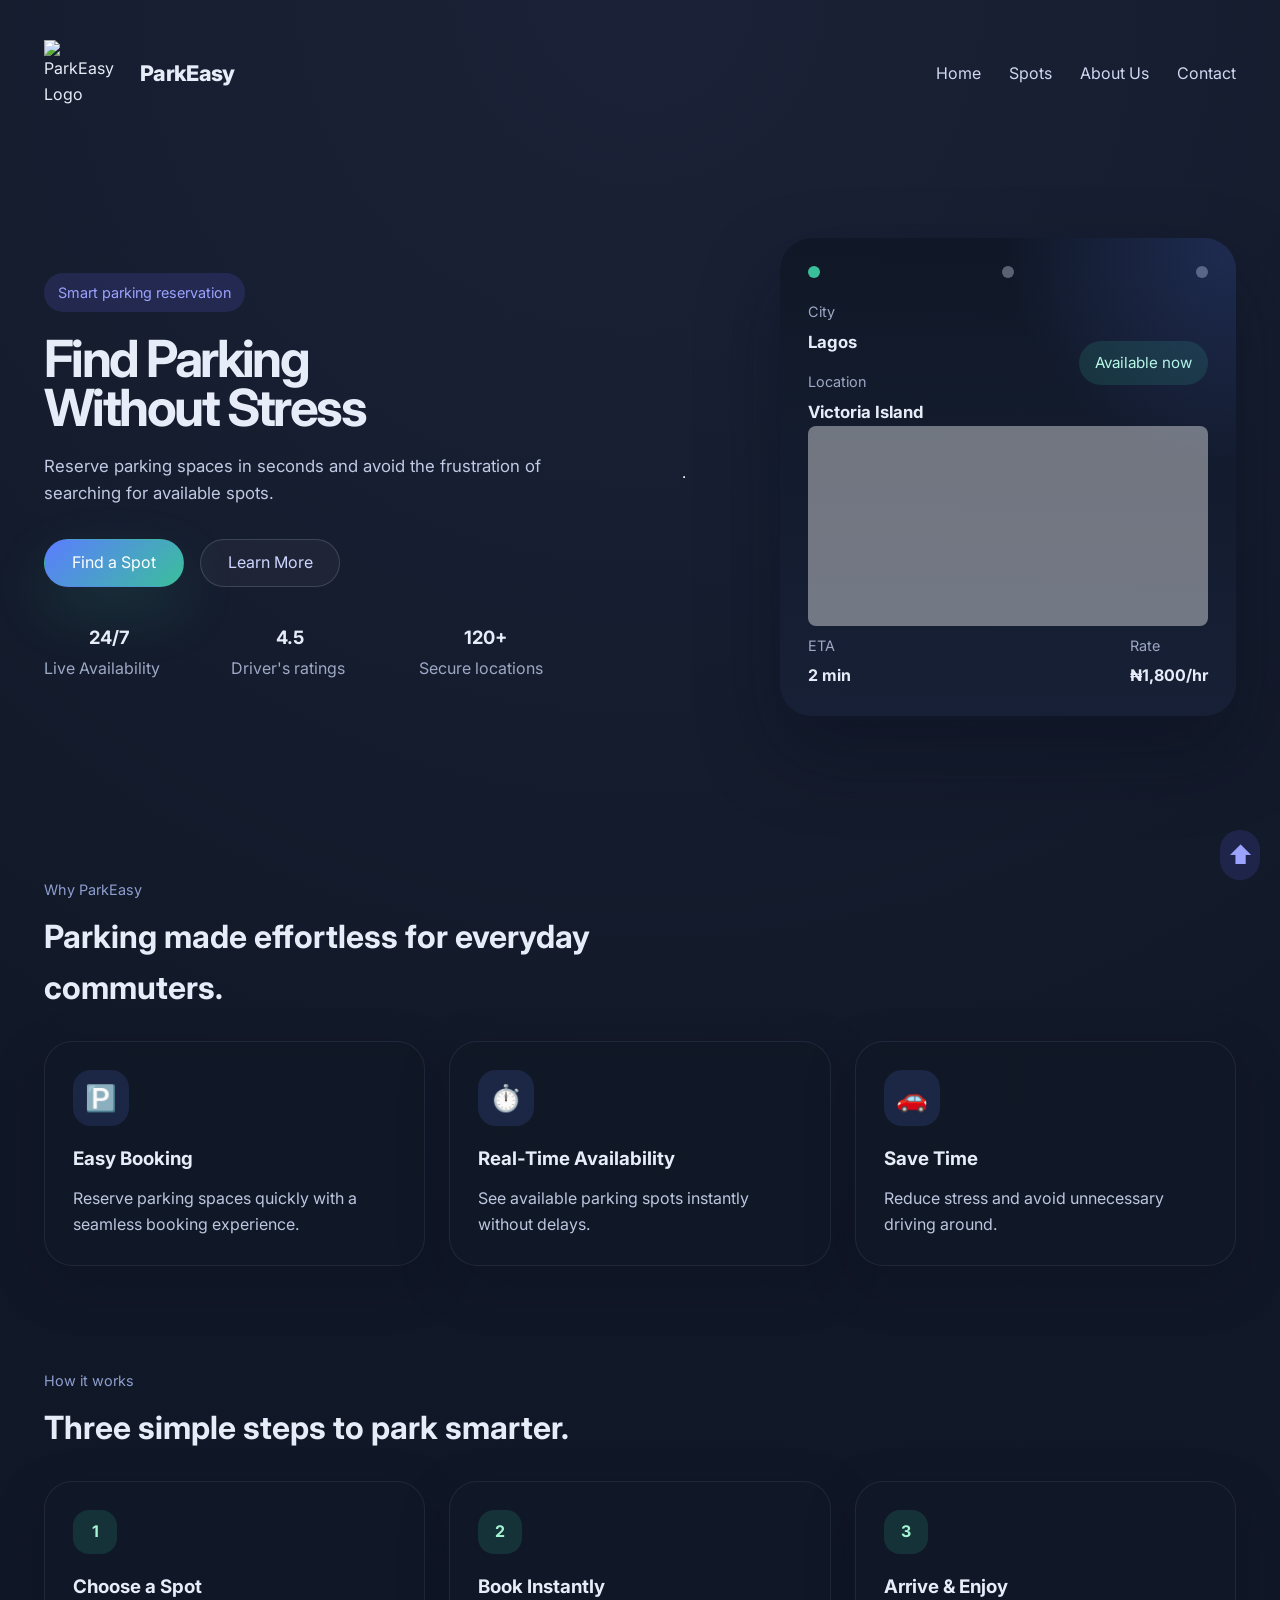
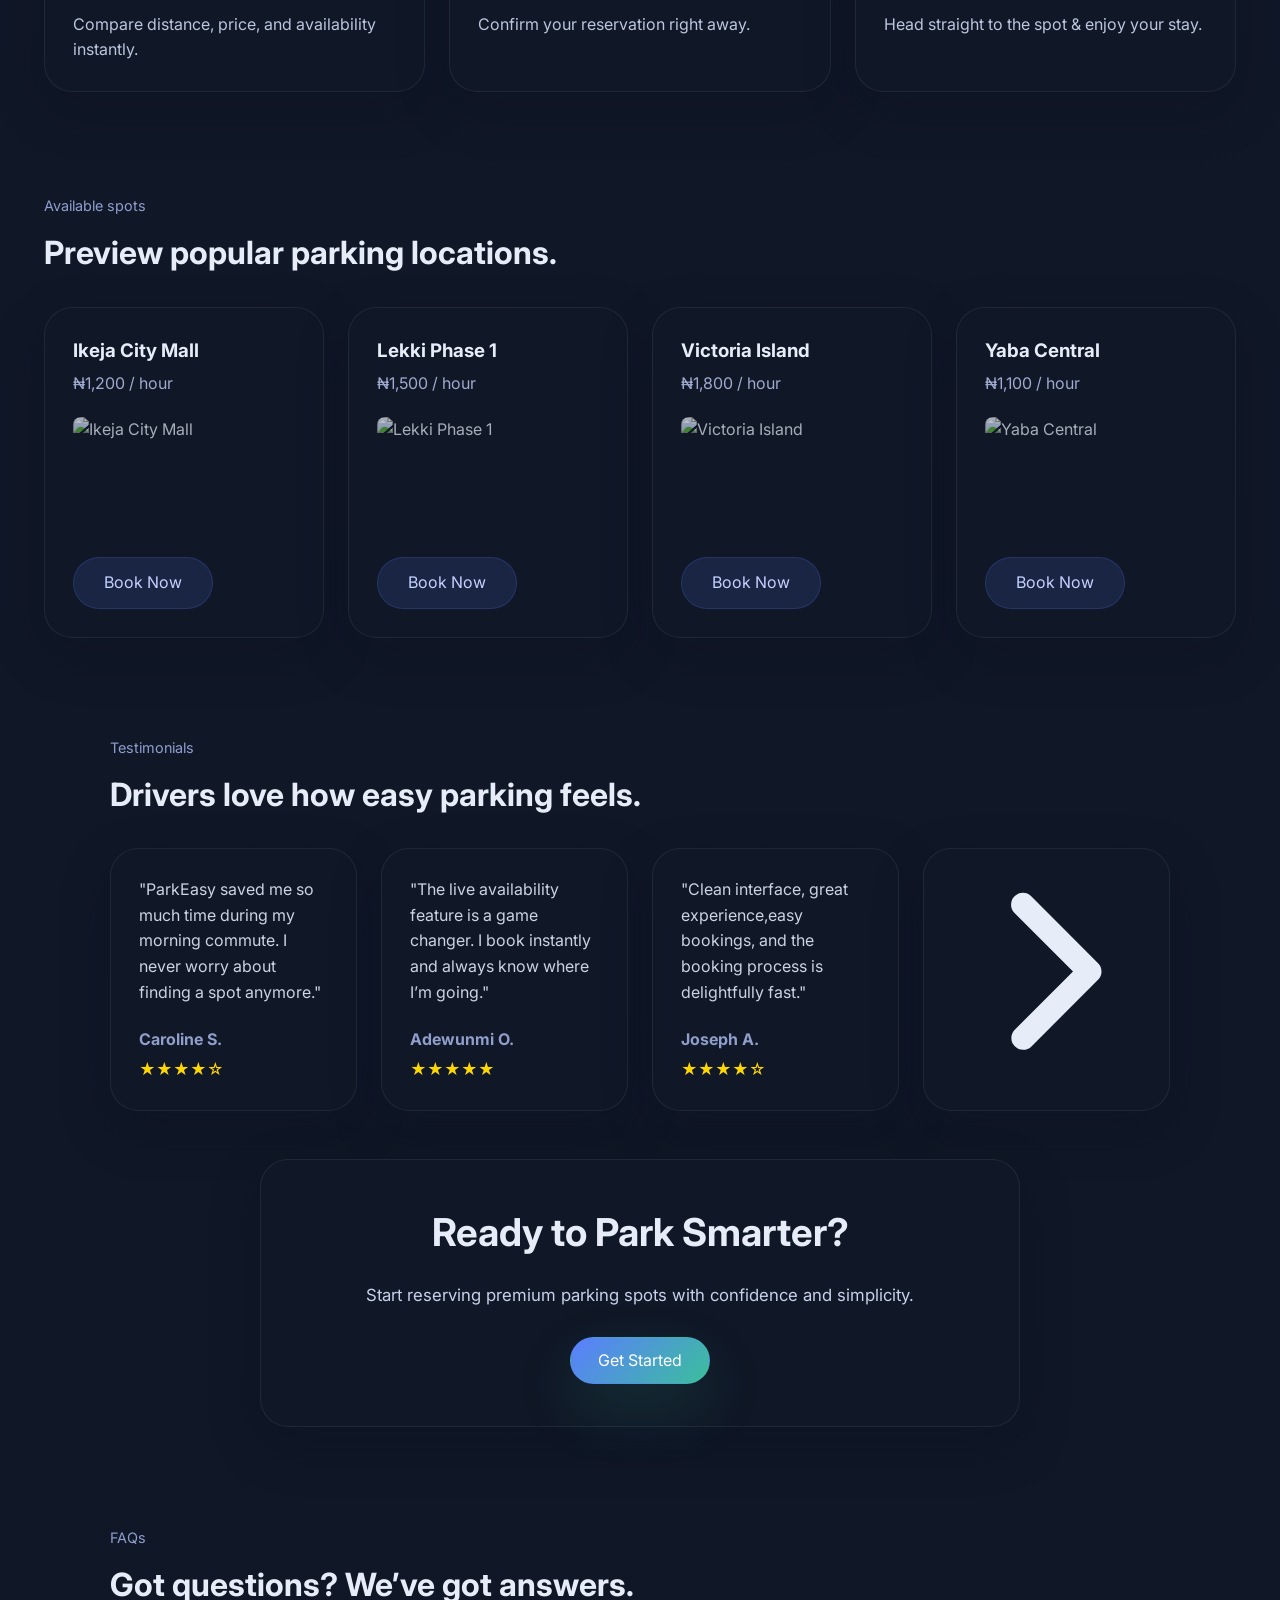
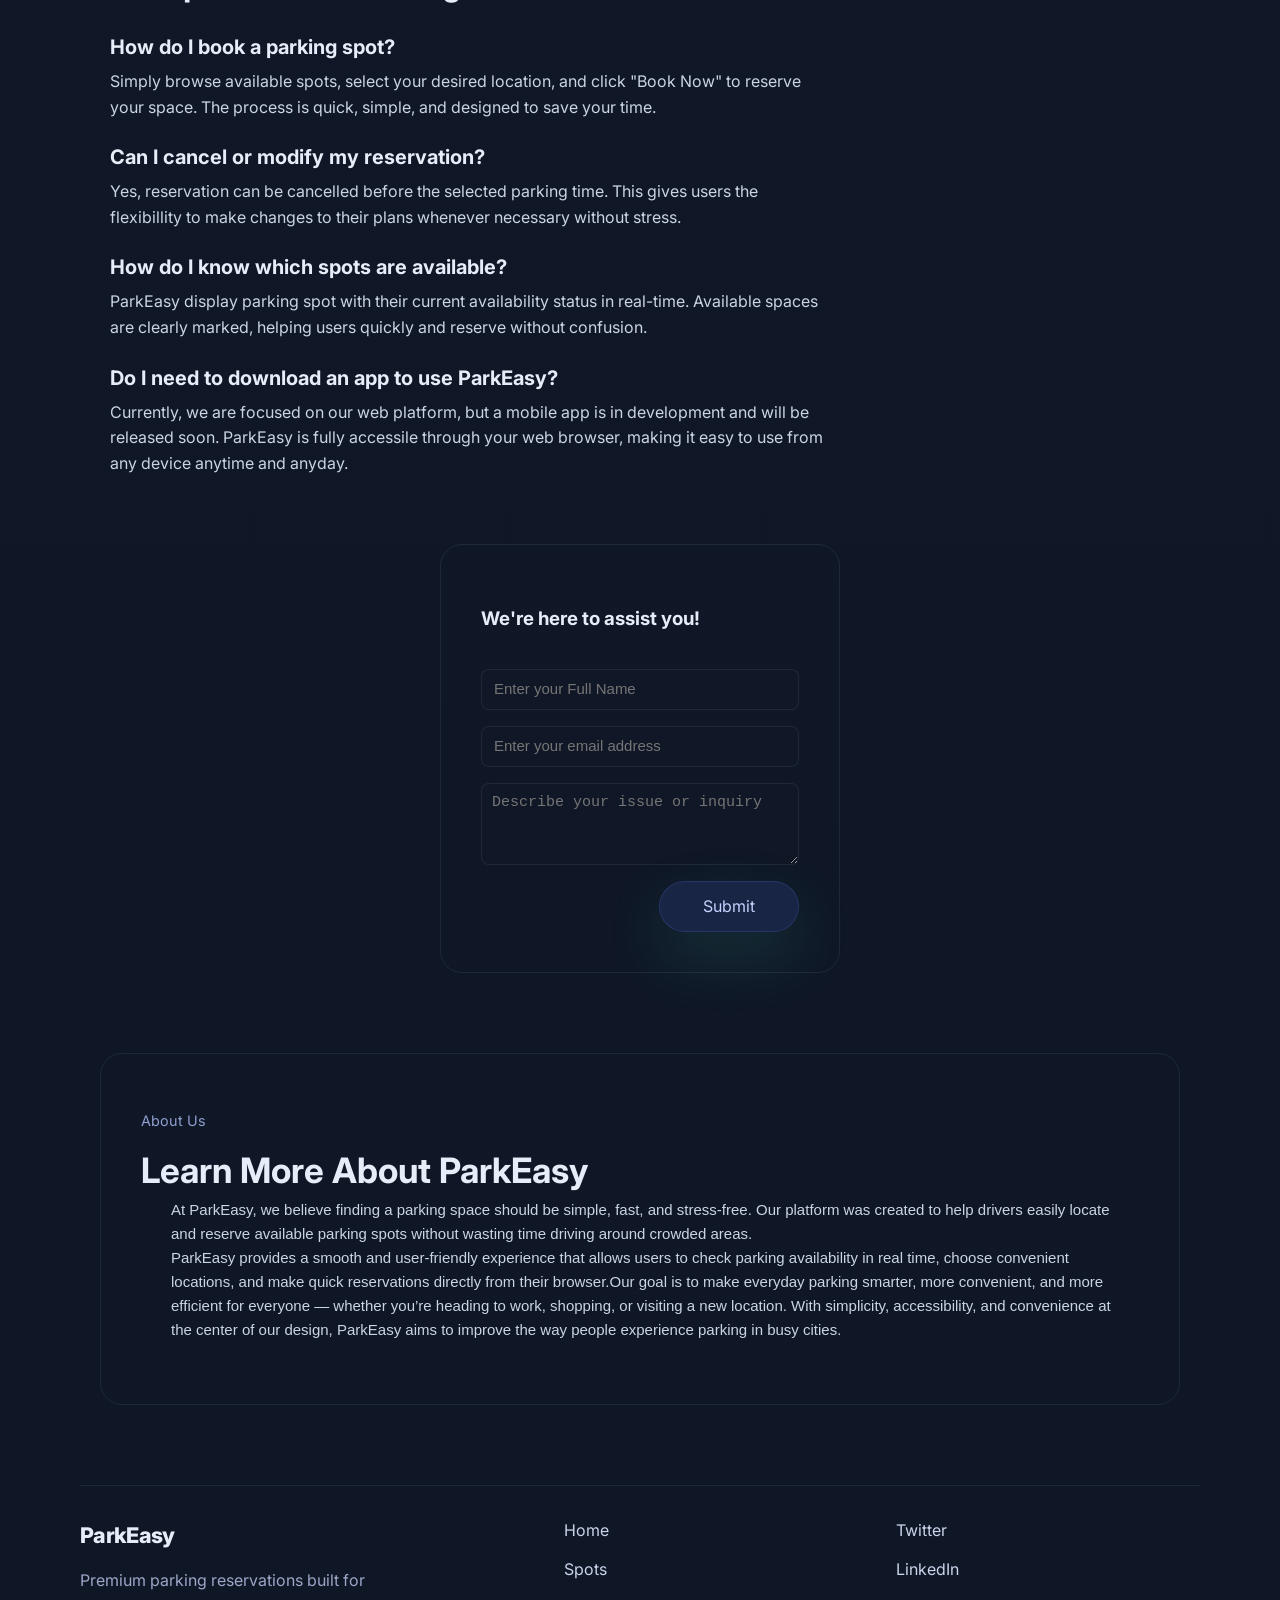
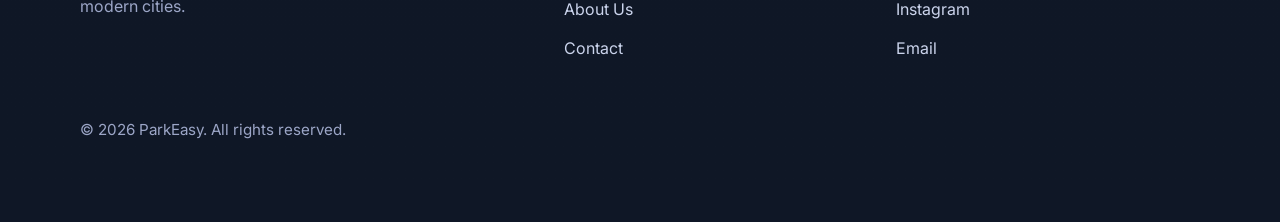
==== commit d00a178b: "Added a esponsive review page the project" ====
--- a/index.html
+++ b/index.html
@@ -23,9 +23,9 @@
             <div class="brand-row">
                 <img src="./Images/OIN-removebg-preview.png" alt="ParkEasy Logo" width="80px">
                 <a href="#home" class="logo">ParkEasy</a>
-                <svg xmlns="http://www.w3.org/2000/svg"  viewBox="0 0 24 24">
+                <svg xmlns="http://www.w3.org/2000/svg" id="hamburger" viewBox="0 0 24 24">
                     <path d="M0 0h24v24H0z" fill="none" />
-                    <path fill="none" stroke="currentColor" stroke-linecap="round" stroke-linejoin="round" stroke-width="2" d="M5 17h14M5 12h14M5 7h14" />
+                    <path fill="none"  stroke="currentColor" stroke-linecap="round" stroke-linejoin="round" stroke-width="2" d="M5 17h14M5 12h14M5 7h14" />
                 </svg>
 
             <!-- <button class="nav-toggle" aria-expanded="false" aria-label="Open navigation menu">
@@ -34,7 +34,7 @@
                 <span></span>
             </button> -->
             </div>
-                <nav class="nav-links" aria-label="Primary navigation">
+                <nav class="nav-links" aria-label="Primary navigation" id="hero-links">
                     <a href="#home">Home</a>
                     <a href="#spots">Spots</a>
                     <a href="#AboutUs-heading">About Us</a>
@@ -68,6 +68,7 @@
                         </div>
                     </div>
                 </div>
+                <hr id="divider" />
 
                 <div class="hero-visual" aria-hidden="truep" id="hero-visual">
                     <div class="hero-card glow-card">
@@ -741,6 +742,14 @@
                         <span style="color: gold;">★★★★☆</span>                    
                     </footer>
                 </article>
+                <article class="testimonial-card fade-in">
+                    <a href="./review.html"><svg xmlns="http://www.w3.org/2000/svg"  viewBox="0 0 1024 1024">
+                        <path d="M0 0h1024v1024H0z" fill="none" />
+                        <path fill="currentColor" d="M338.8 104.7a64 64 0 0 0 0 90.5L655.6 512L338.8 828.8a64 64 0 0 0 90.4 90.5l362.1-362a64 64 0 0 0 0-90.5l-362-362.1a64 64 0 0 0-90.5 0" />
+                    </svg></a>
+                </article>
+                
+
             </div>
         </section>
         <!-- CTA Section -->
--- a/styles.css
+++ b/styles.css
@@ -748,7 +748,7 @@
 }
 
 .testimonial-grid {
-    grid-template-columns: repeat(3, minmax(0, 1fr));
+    grid-template-columns: repeat(4, minmax(0, 1fr));
 }
 
 .testimonial-card p {
@@ -1064,12 +1064,38 @@
     }
 
     .nav-links{
-        width: 100%;
-        flex-direction: column;
+        width: 32%;
+        height: 180px;
+        display: flex;
+        /* flex-direction: column; */
         align-items: flex-start;
         gap: 16px;
         padding-top: 10px;
-    }
+        display: none;
+        /* border-radius: none; */
+        /* margin-right: 350px; */
+        top: 85px;
+        right: 20px;
+        left: 260px;
+        z-index: 999;
+        opacity: 0;
+        /* visibility: hidden; */
+        transform: translateY(-10px);
+    
+}
+    #hamburger{
+        /* border-radius: 10px; */
+        transition: all 0.3s ease;
+
+}
+#hamburger:hover{
+    transform: scale(1.05);
+}
+
+.nav-links.active{
+    display: flex;
+    transform: translateY(0);
+}
 
     /* HERO SECTION */
     .hero-section{
@@ -1109,7 +1135,7 @@
         justify-content: space-between;
         display: flex;
         padding-bottom: 50px;
-        border-bottom: 6px solid #63676e;
+        /* border-bottom: 6px solid #63676e; */
     }
 
     .hero-stats strong{
@@ -1118,6 +1144,13 @@
     }
     .hero-stats span{
         font-size: 12px;
+    }
+    #divider{
+        width: 100%;
+        height: 4px;
+        background: linear-gradient(135deg, #5b7dff, #3bbf9b);
+        margin-bottom: 50px;
+        border-radius: 12px;
     }
 
     /* HERO CARD */
@@ -1173,6 +1206,9 @@
     .testimonial-grid,
     .footer-grid{
         grid-template-columns: 1fr;
+    }
+    .testimonial-card a  svg{
+        width: 40px;
     }
     .section-header h2{
         font-size: 1.4rem;
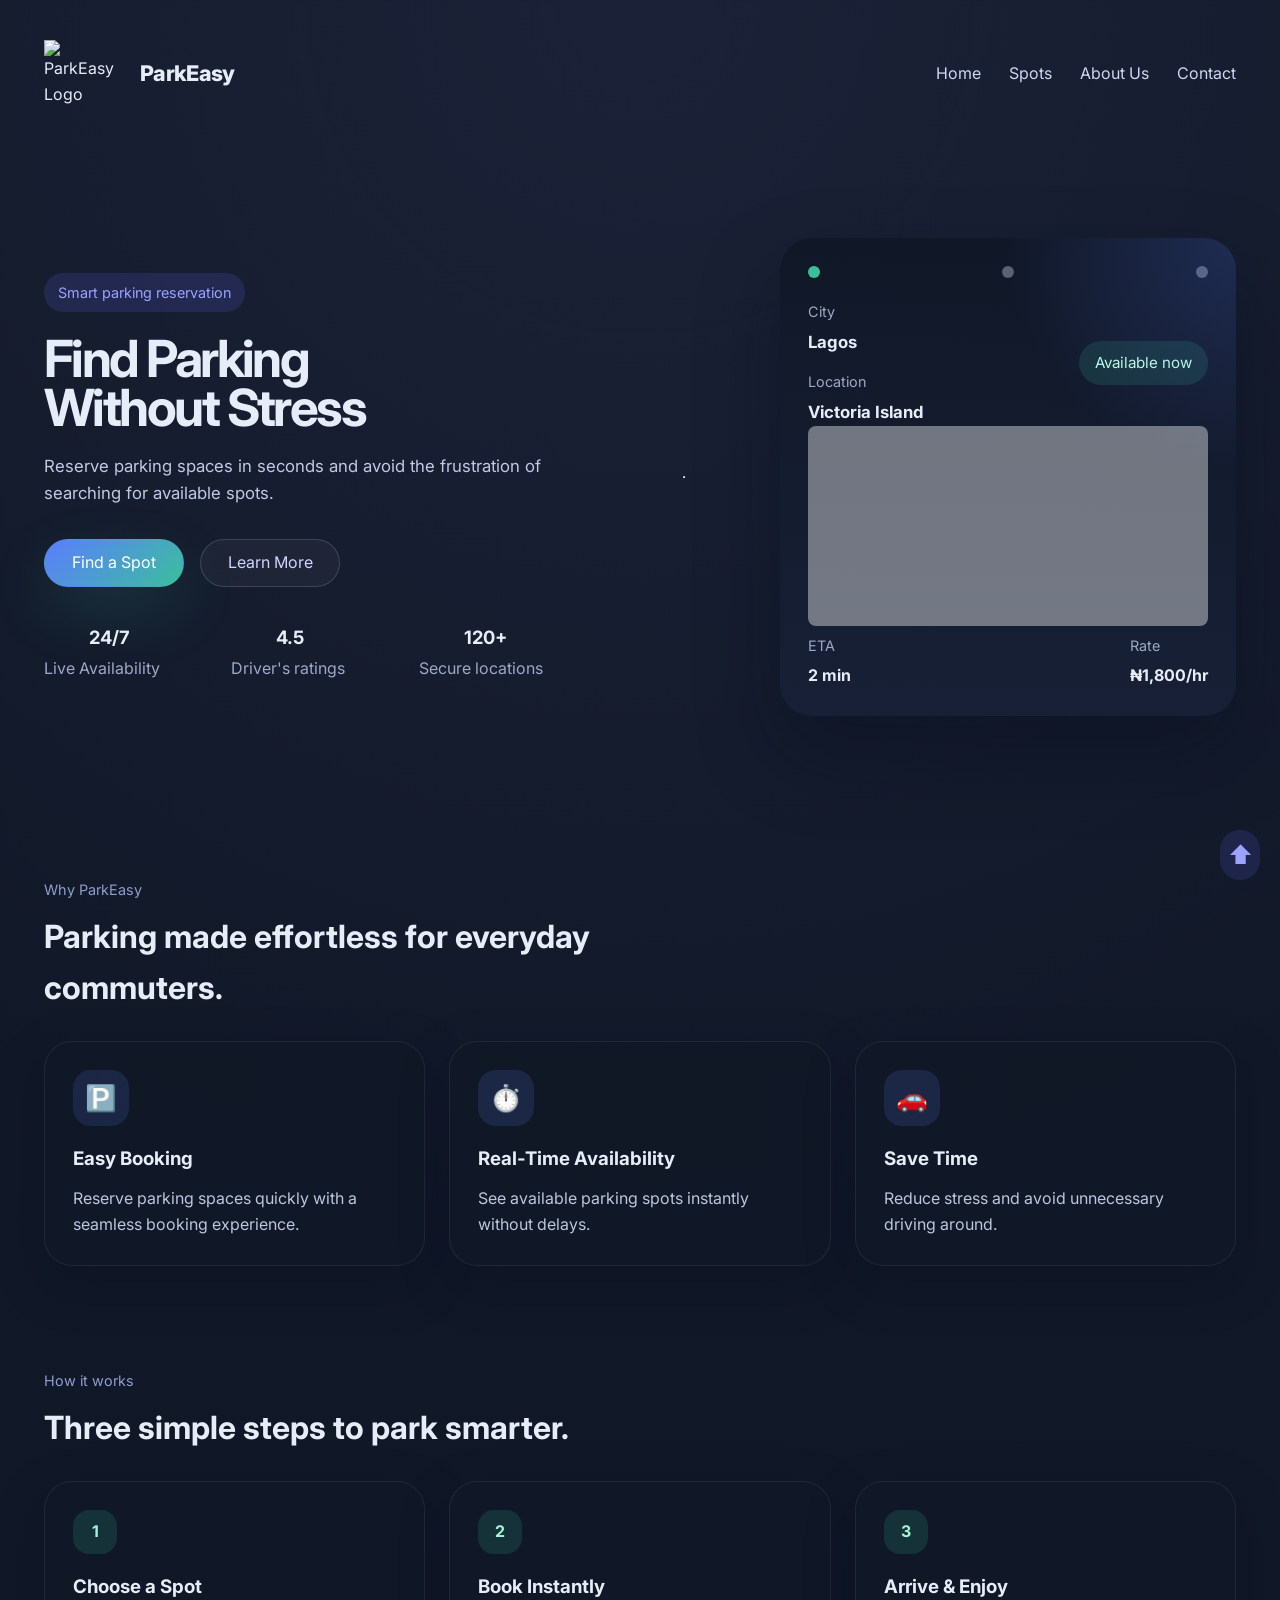
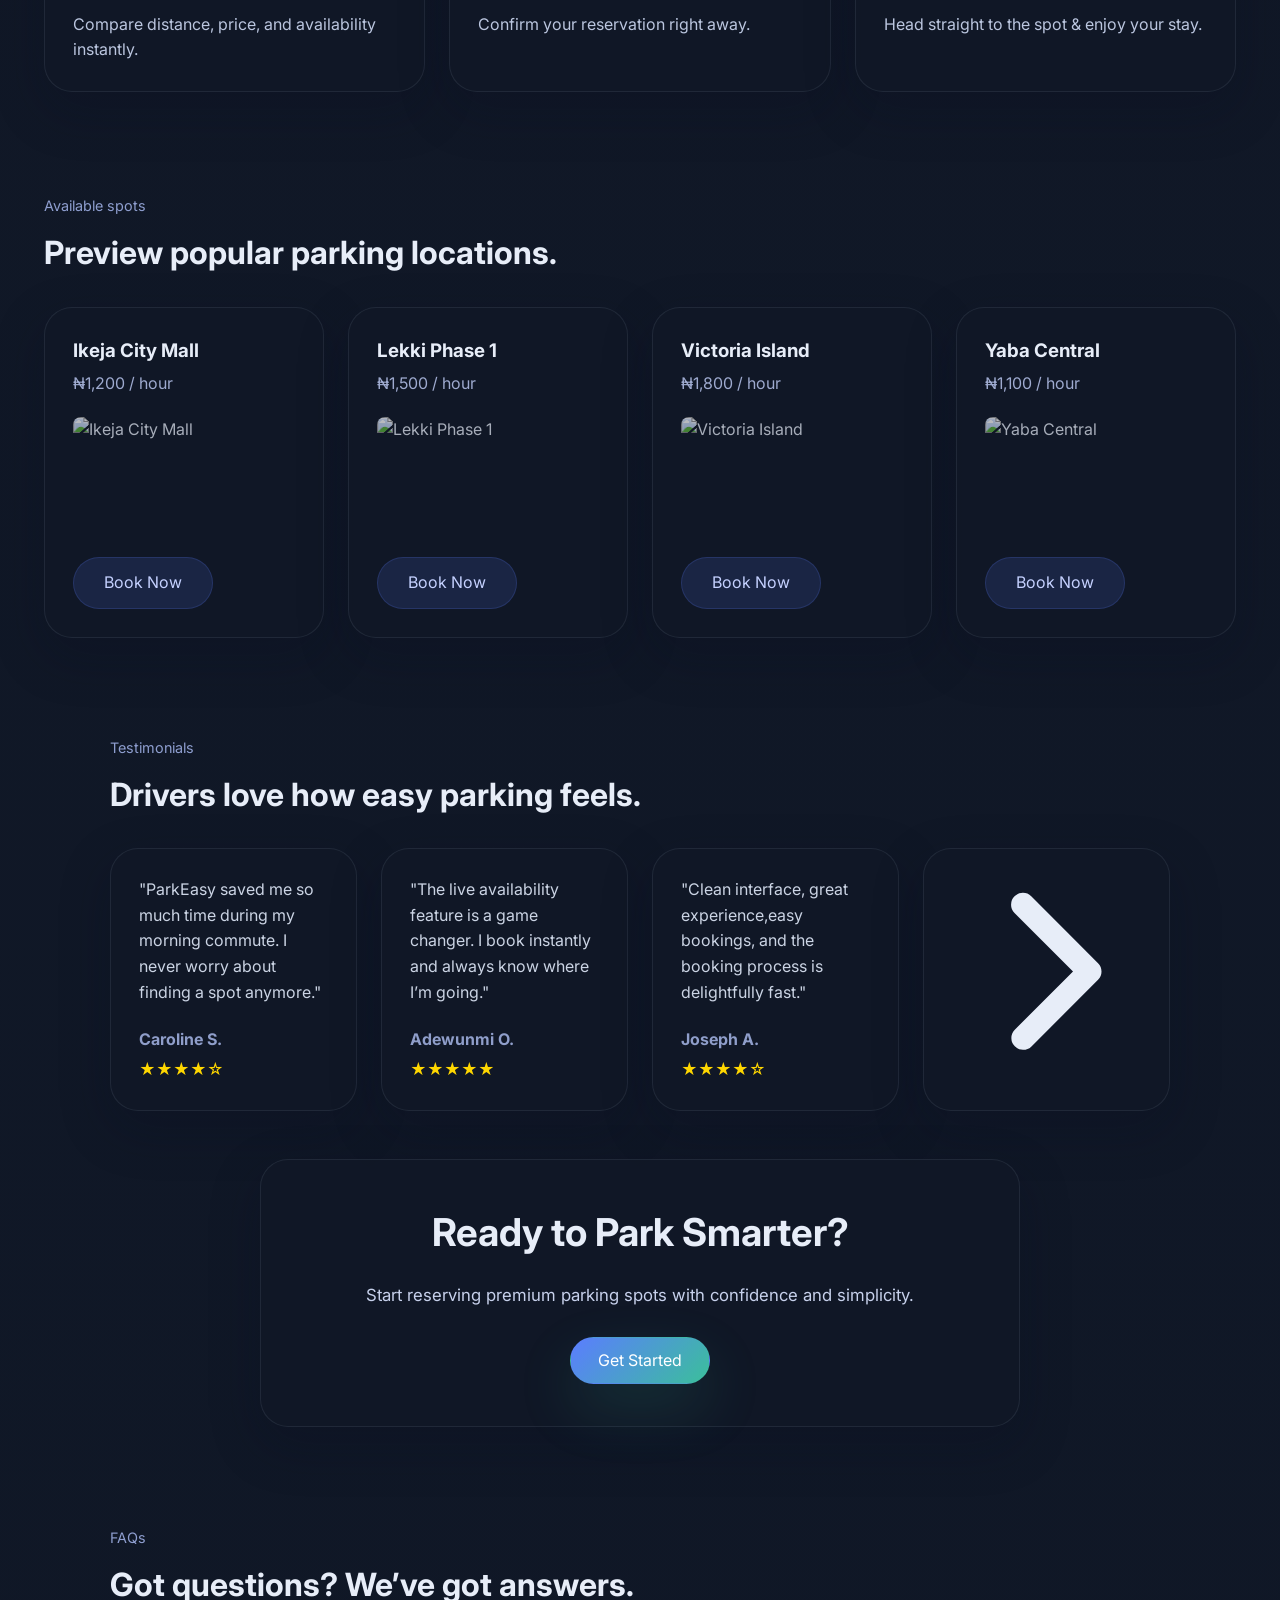
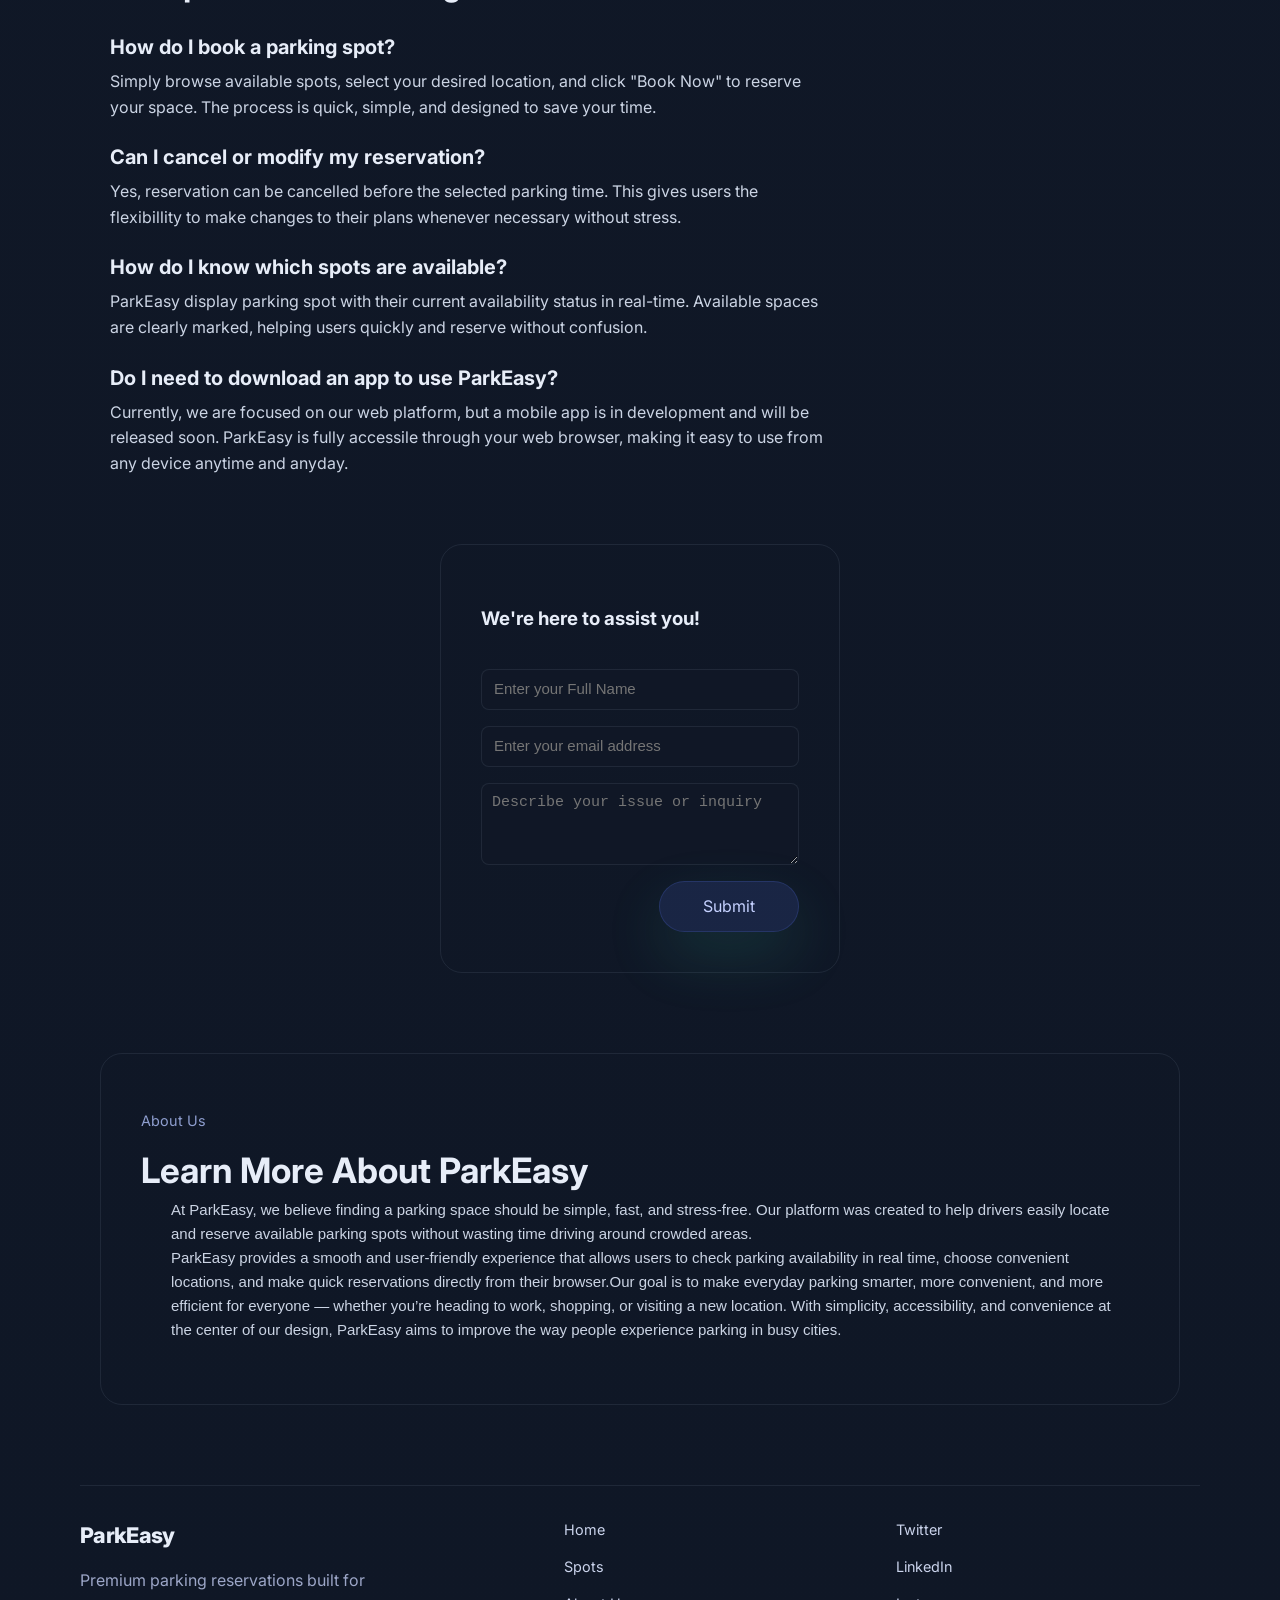
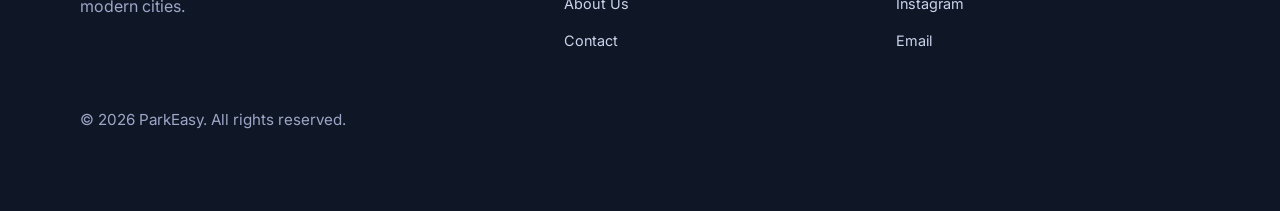
==== commit 8641626a: "I did the following changes to the files: 1. In `styles.css`, I modified the `.nav-links.active` cla" ====
--- a/index.html
+++ b/index.html
@@ -782,14 +782,15 @@
         
         
         <!-- Contact Support Section -->
-        <section id="Support-form">
+        <form id="Support-form">
             <h3>We're here to assist you!</h3>
-            <input type="text" placeholder="Enter your Full Name">
-            <input type="email" placeholder="Enter your email address">
-            <textarea name="message" id="" placeholder="Describe your issue or inquiry"></textarea>
-            <button class="btn btn-primary">Submit</button>
-        </section>
-
+            <input type="text" name="name" placeholder="Enter your Full Name" required>
+            <input type="email" name="email" placeholder="Enter your email address" required>
+            <textarea name="message" id="" placeholder="Describe your issue or inquiry" required></textarea>
+            <button class="btn btn-primary" id="submit" type="submit">Submit</button>
+        </form>
+
+        <!-- About Us Section -->
         <section class="Us" data-aos="fade-up">
             <p class="About-label">About Us</p>
             <h2 id="AboutUs-heading">Learn More About ParkEasy</h2>
@@ -818,7 +819,7 @@
             </div>
             <div class="social-links">
                 <a href="https://x.com/Omo_Iya_Nike" aria-label="ParkEasy on Twitter">Twitter</a>
-                <a href="#" aria-label="ParkEasy on LinkedIn">LinkedIn</a>
+                <a href="https://www.linkedin.com/in/ogunsanmi-olayimika-a9465625b/" aria-label="ParkEasy on LinkedIn">LinkedIn</a>
                 <a href="#" aria-label="ParkEasy on Instagram">Instagram</a>
                 <a href="mailto:Ogunsanmiolayimika@gmail.com" aria-label="ParkEasy on Email">Email</a>
             </div>
@@ -830,7 +831,7 @@
         
     </footer>
     </div>
-
+    <script src="https://cdn.jsdelivr.net/npm/@emailjs/browser@4/dist/email.min.js"></script>
     <script src="script.js"></script>
     <script src="https://unpkg.com/aos@2.3.4/dist/aos.js"></script>
 
--- a/styles.css
+++ b/styles.css
@@ -868,53 +868,6 @@
     font-size: 1.05rem;
 }
 
-.footer {
-    margin: 16px 36px;
-    padding-top: 32px;
-    border-top: 1px solid rgba(148, 163, 184, 0.12);
-}
-
-.footer-grid {
-    display: grid;
-    grid-template-columns: 1.5fr 1fr 1fr;
-    gap: 28px;
-    align-items: start;
-}
-.foot{
-    display: flex;
-    align-items: center;
-    justify-content: space-between;
-    margin-top: 28px;
-    margin-right: 240px;
-}
-.footer p {
-    color: #9ca6c7;
-    max-width: 320px;
-}
-
-.footer-links,
-.social-links {
-    display: flex;
-    flex-direction: column;
-    gap: 14px;
-}
-
-.footer-links a,
-.social-links a {
-    color: #cbd4ec;
-}
-
-.footer-links a:hover,
-.social-links a:hover {
-    color: #8b96ff;
-}
-
-.footer-note {
-    margin-top: 28px;
-    color: #7f8cb3;
-    font-size: 0.95rem;
-}
-
 .fade-in {
     opacity: 0;
     transform: translateY(16px);
@@ -940,6 +893,55 @@
     justify-content: center;
     cursor: pointer;
 }
+.footer {
+    margin: 16px 36px;
+    padding-top: 32px;
+    border-top: 1px solid rgba(148, 163, 184, 0.12);
+}
+
+.footer-grid {
+    display: grid;
+    grid-template-columns: 1.5fr 1fr 1fr;
+    gap: 28px;
+    align-items: start;
+}
+.foot{
+    display: flex;
+    align-items: center;
+    justify-content: space-between;
+    margin-top: 28px;
+    margin-right: 210px;
+}
+.footer p {
+    color: #9ca6c7;
+    max-width: 320px;
+}
+
+.footer-links,
+.social-links {
+    display: flex;
+    flex-direction: column;
+    gap: 14px;  
+}
+
+.footer-links a,
+.social-links a {
+    color: #cbd4ec;
+    text-decoration: none;
+    font-size: 0.9rem;
+}
+
+.footer-links a:hover,
+.social-links a:hover {
+    color: #8b96ff;
+}
+
+.footer-note {
+    margin-top: 28px;
+    color: #7f8cb3;
+    font-size: 0.95rem;
+}
+
 
 @media (max-width: 980px) {
     .hero-section {
@@ -1064,21 +1066,12 @@
     }
 
     .nav-links{
-        width: 32%;
-        height: 180px;
-        display: flex;
         /* flex-direction: column; */
-        align-items: flex-start;
-        gap: 16px;
         padding-top: 10px;
         display: none;
-        /* border-radius: none; */
         /* margin-right: 350px; */
-        top: 85px;
-        right: 20px;
-        left: 260px;
-        z-index: 999;
-        opacity: 0;
+        /* left: 260px; */
+        /* opacity: 0; */
         /* visibility: hidden; */
         transform: translateY(-10px);
     
@@ -1093,7 +1086,22 @@
 }
 
 .nav-links.active{
-    display: flex;
+    /* width: 100%; */
+    border-radius:0;
+    height: 300px;
+    gap: 40px;
+    padding-top: 20px;
+    border: 5px solid rgba(218, 226, 236, 0.12);
+    /* background: rgba(17, 24, 39, 0.92); */
+    display: flex;
+    font-size: 20px;
+    top: 0;
+    left: 250px;
+    align-items: flex-start;
+    z-index: 999;
+    opacity: 1;
+    border-radius: none;
+    width: 38%;
     transform: translateY(0);
 }
 
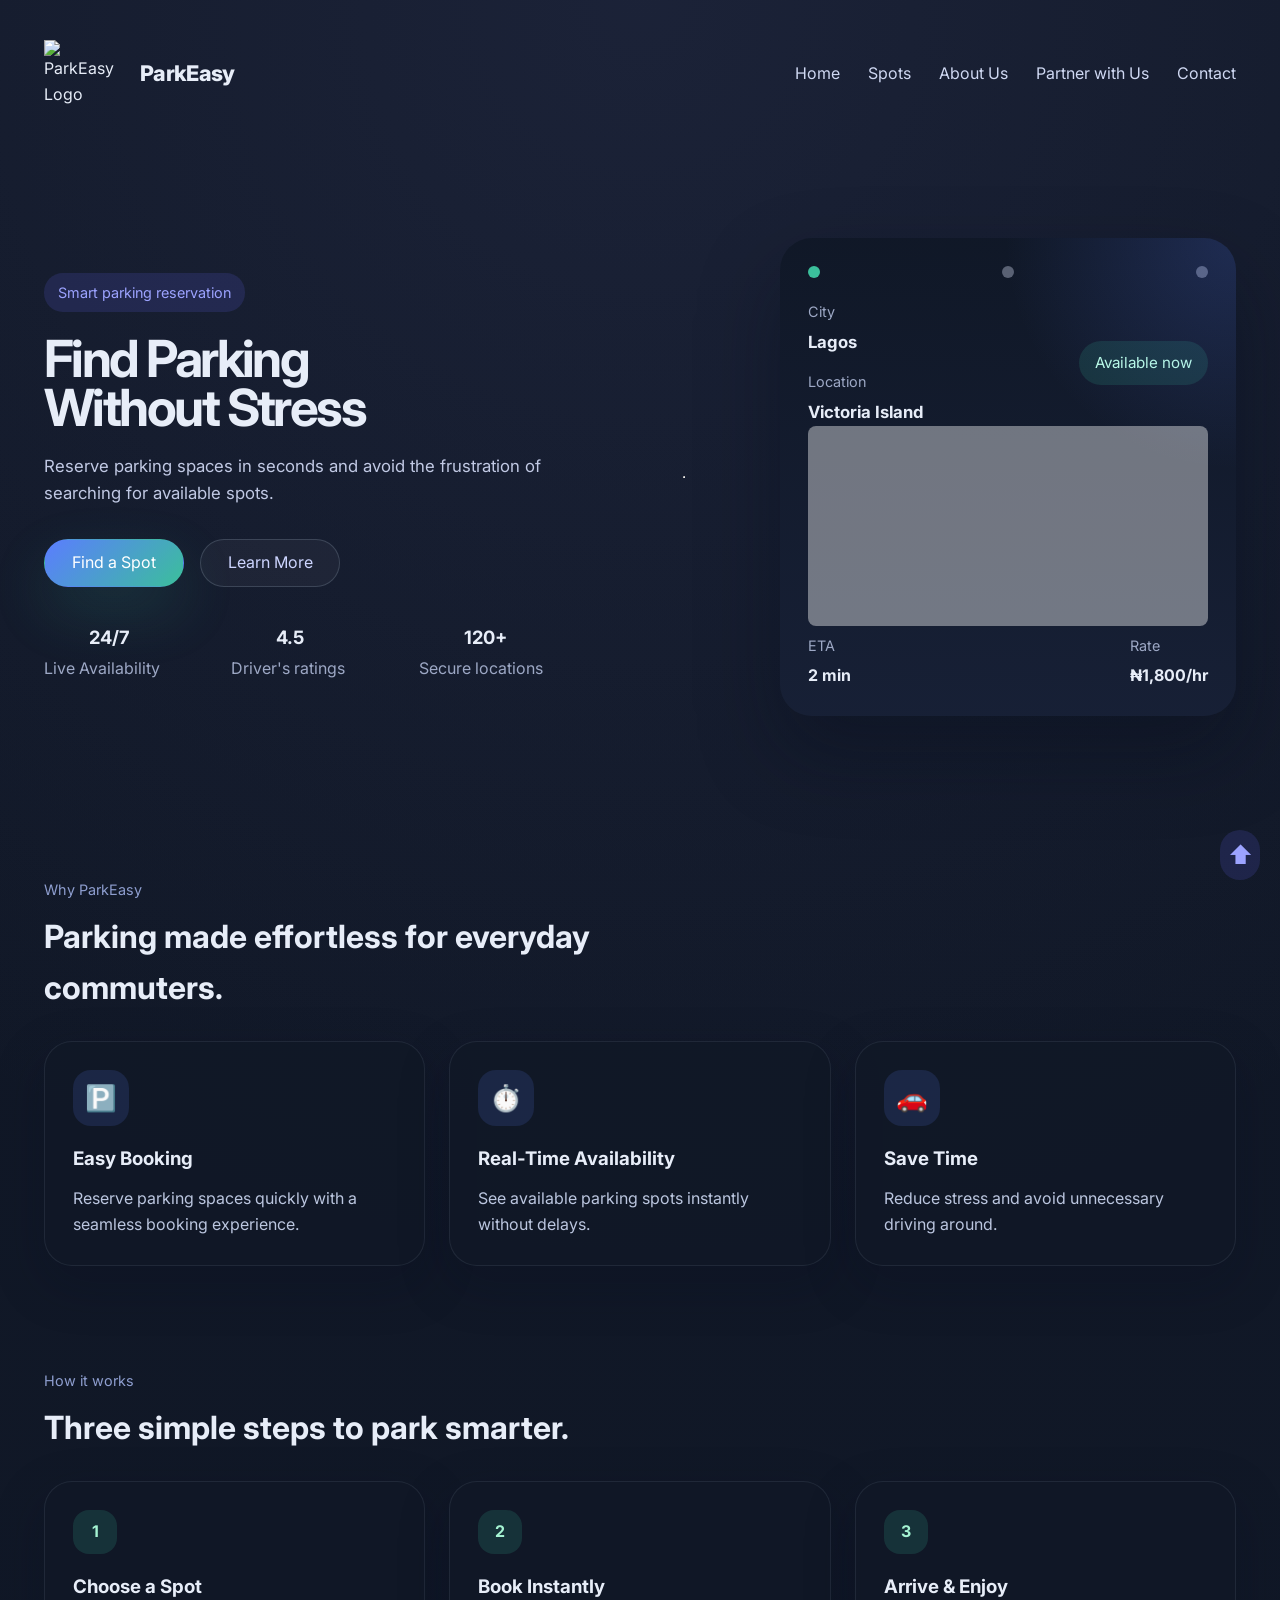
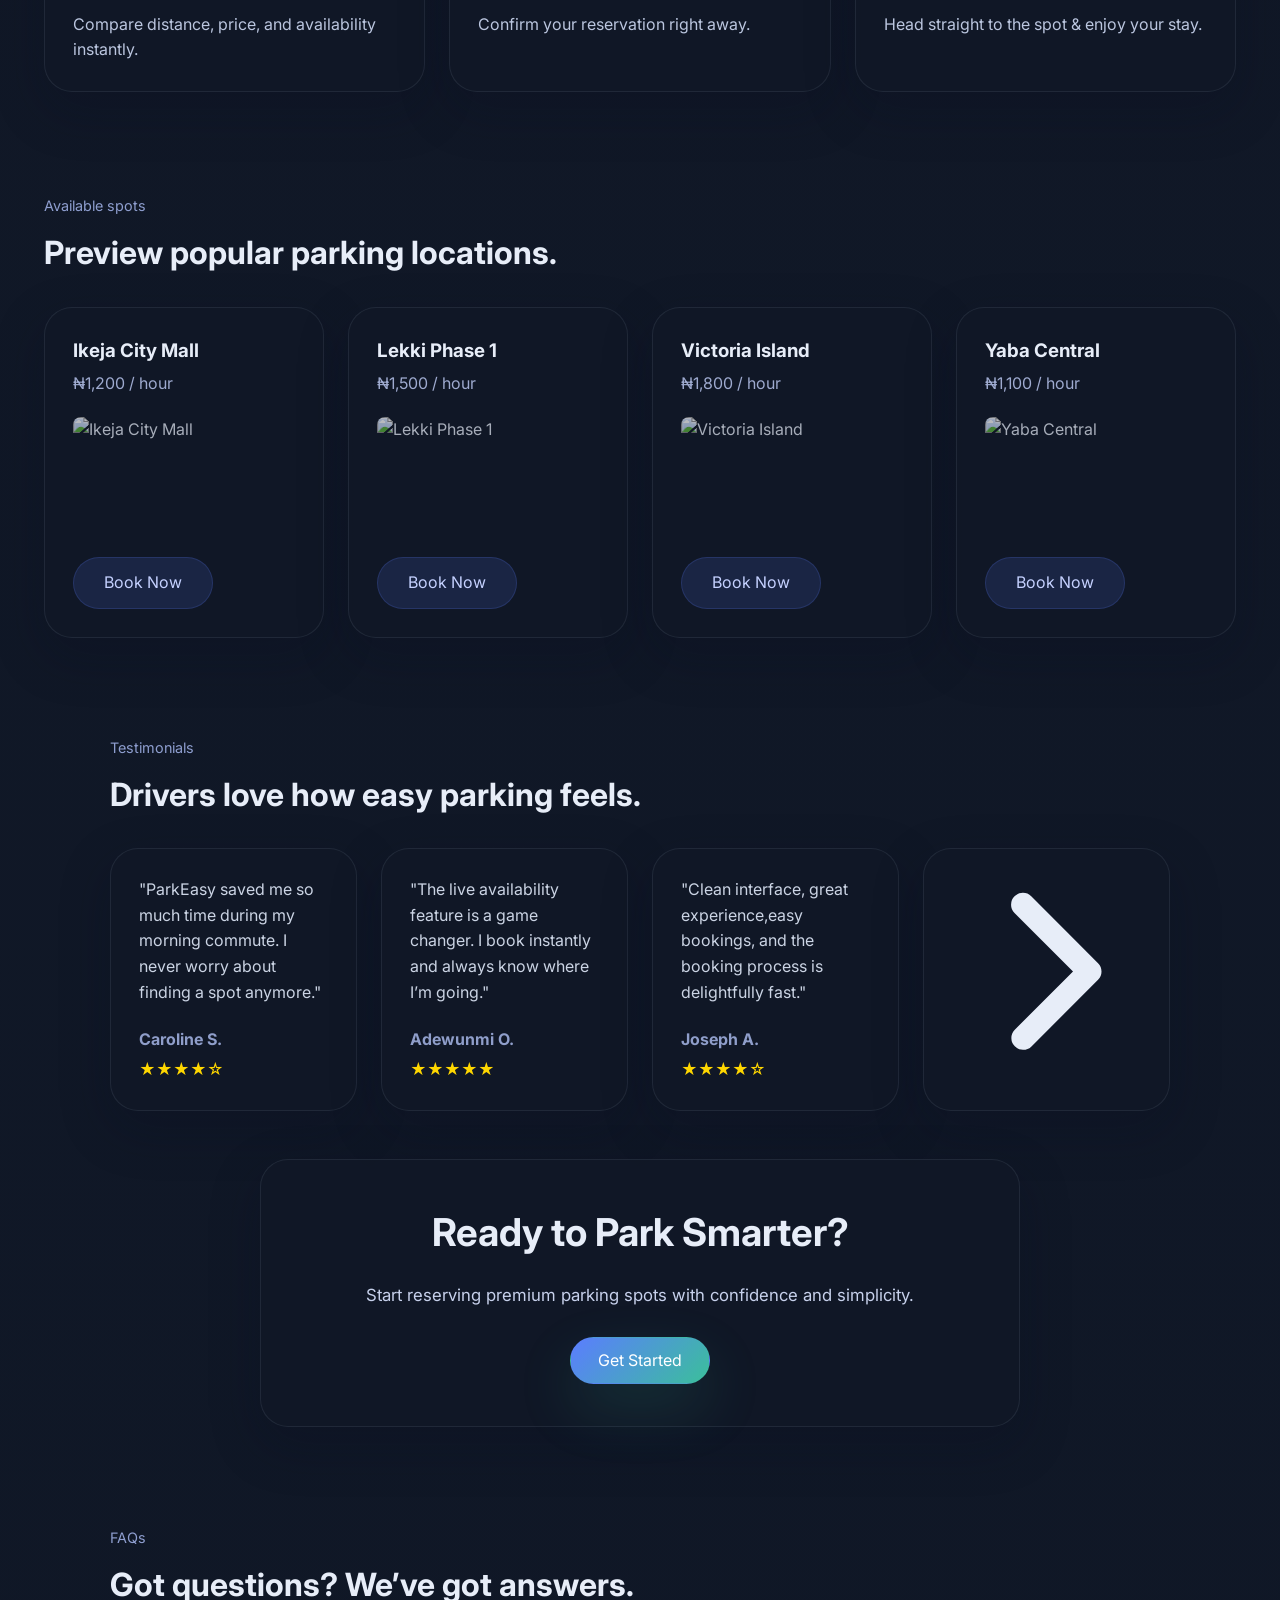
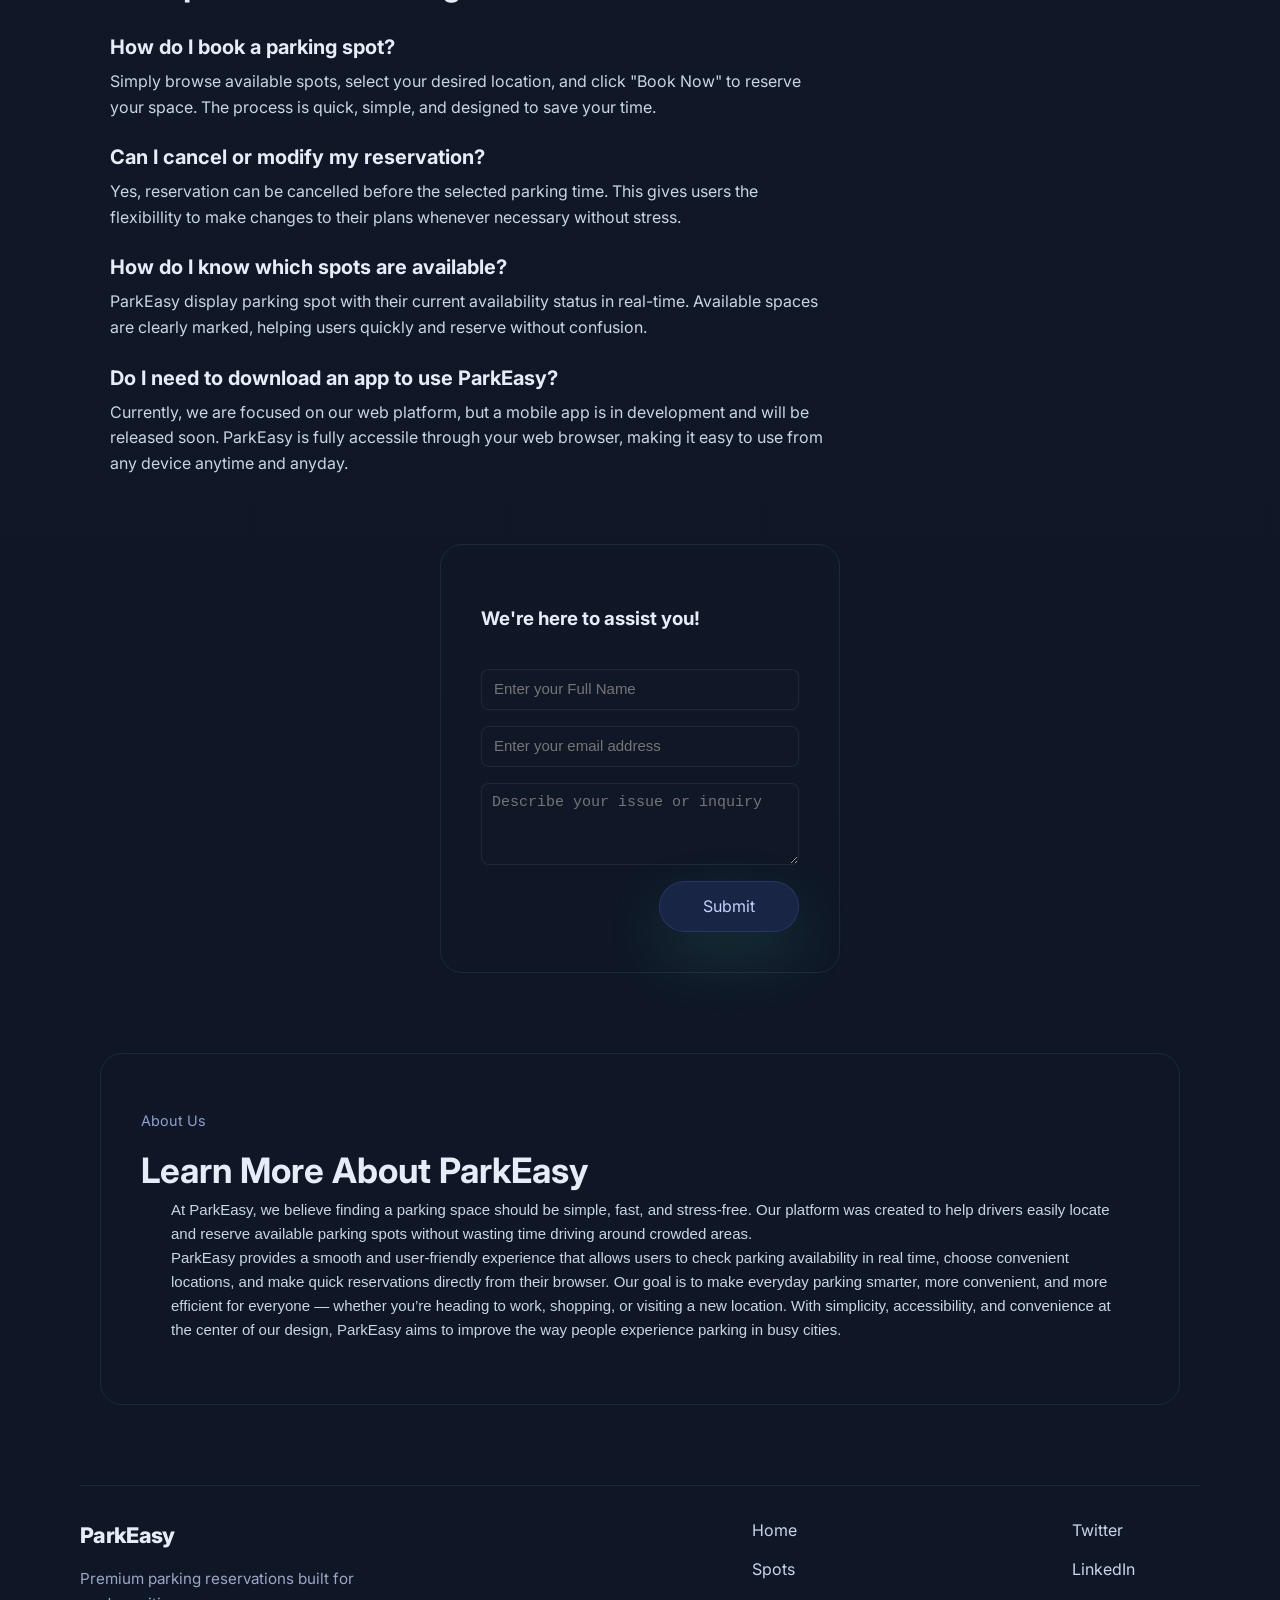
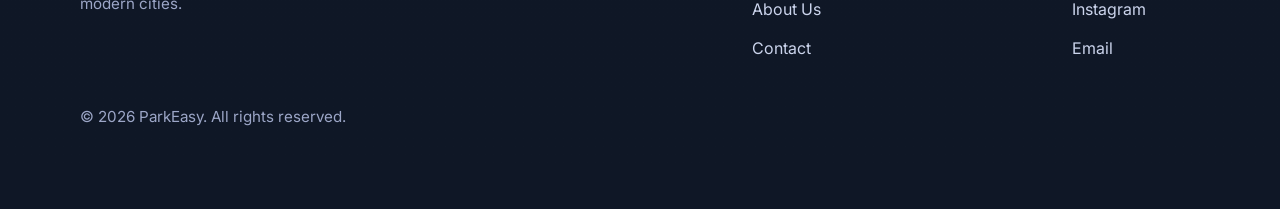
==== commit 05963561: "Added the dashboard.html and partner.html files, along with their respective CSS files. Updated the " ====
--- a/index.html
+++ b/index.html
@@ -38,6 +38,7 @@
                     <a href="#home">Home</a>
                     <a href="#spots">Spots</a>
                     <a href="#AboutUs-heading">About Us</a>
+                    <a href="./Partner.html">Partner with Us </a>
                     <a href="#Support-form">Contact</a>
                 </nav>
         </header>
@@ -331,15 +332,15 @@
                             <option>PE 507</option>
                             <option>PE 508</option>
                             <option>PE 509</option>
-                            <option>PE 601</option>
-                            <option>PE 602</option>
-                            <option>PE 603</option>
-                            <option>PE 604</option>
-                            <option>PE 605</option>
-                            <option>PE 606</option>
-                            <option>PE 607</option>
-                            <option>PE 608</option>
-                            <option>PE 609</option>
+                            <option>PE 901</option>
+                            <option>PE 902</option>
+                            <option>PE 903</option>
+                            <option>PE 904</option>
+                            <option>PE 905</option>
+                            <option>PE 906</option>
+                            <option>PE 907</option>
+                            <option>PE 908</option>
+                            <option>PE 909</option>
                         </select>
                         <select class="select" id="duration-ikeja">
                             <option selected disabled>Select duration</option>
@@ -375,24 +376,6 @@
                                 <option>am</option>
                                 <option>pm</option>
                             </select> 
-                            <!-- <select class="time" id="endTime">
-                                <option>12:00</option>
-                                <option>01:00</option>
-                                <option>02:00</option>
-                                <option>03:00</option>
-                                <option>04:00</option>
-                                <option>05:00</option>
-                                <option>07:00</option>
-                                <option>08:00</option>
-                                <option>09:00</option>
-                                <option>10:00</option>
-                                <option>11:00</option>
-                                <option>12:00</option>
-                            </select>
-                            <select class="meritime" id="endMeridiem">
-                                <option>pm</option>
-                                <option>am</option>
-                            </select> -->
                         </div>
                         
                     </div>
@@ -479,24 +462,6 @@
                                 <option>am</option>
                                 <option>pm</option>
                             </select> 
-                            <!-- <select class="time" id="endTime">
-                                <option>12:00</option>
-                                <option>01:00</option>
-                                <option>02:00</option>
-                                <option>03:00</option>
-                                <option>04:00</option>
-                                <option>05:00</option>
-                                <option>07:00</option>
-                                <option>08:00</option>
-                                <option>09:00</option>
-                                <option>10:00</option>
-                                <option>11:00</option>
-                                <option>12:00</option>
-                            </select>
-                            <select class="meritime" id="endMeridiem">
-                                <option>pm</option>
-                                <option>am</option>
-                            </select> -->
                         </div>
                     </div>
                 </div>
@@ -579,25 +544,7 @@
                             <select class="meritime" id="startMeridiem-victoria">
                                 <option>am</option>
                                 <option>pm</option>
-                            </select> 
-                            <!-- <select class="time">
-                                <option>12:00</option>
-                                <option>01:00</option>
-                                <option>02:00</option>
-                                <option>03:00</option>
-                                <option>04:00</option>
-                                <option>05:00</option>
-                                <option>07:00</option>
-                                <option>08:00</option>
-                                <option>09:00</option>
-                                <option>10:00</option>
-                                <option>11:00</option>
-                                <option>12:00</option>
                             </select>
-                            <select class="meritime">
-                                <option>pm</option>
-                                <option>am</option>
-                            </select> -->
                         </div>
                 </div>
             </div>
@@ -681,24 +628,6 @@
                                 <option>am</option>
                                 <option>pm</option>
                             </select> 
-                            <!-- <select class="time">
-                                <option>12:00</option>
-                                <option>01:00</option>
-                                <option>02:00</option>
-                                <option>03:00</option>
-                                <option>04:00</option>
-                                <option>05:00</option>
-                                <option>07:00</option>
-                                <option>08:00</option>
-                                <option>09:00</option>
-                                <option>10:00</option>
-                                <option>11:00</option>
-                                <option>12:00</option>
-                            </select>
-                            <select class="meritime">
-                                <option>pm</option>
-                                <option>am</option>
-                            </select> -->
                         </div>
                     </div>
                 </div>
@@ -794,8 +723,7 @@
         <section class="Us" data-aos="fade-up">
             <p class="About-label">About Us</p>
             <h2 id="AboutUs-heading">Learn More About ParkEasy</h2>
-            <p class="note">At ParkEasy, we believe finding a parking space should be simple, fast, and stress-free. Our platform was created to help drivers easily locate and reserve available parking spots without wasting time driving around crowded areas. <br>ParkEasy provides a smooth and user-friendly experience that allows users to check parking availability in real time, choose convenient locations, and make quick reservations directly from their browser.Our goal is to make everyday parking smarter, more convenient, and more efficient for everyone — whether you’re heading to work, shopping, or visiting a new location.
-
+            <p class="note">At ParkEasy, we believe finding a parking space should be simple, fast, and stress-free. Our platform was created to help drivers easily locate and reserve available parking spots without wasting time driving around crowded areas. <br>ParkEasy provides a smooth and user-friendly experience that allows users to check parking availability in real time, choose convenient locations, and make quick reservations directly from their browser. Our goal is to make everyday parking smarter, more convenient, and more efficient for everyone — whether you’re heading to work, shopping, or visiting a new location.
             With simplicity, accessibility, and convenience at the center of our design, ParkEasy aims to improve the way people experience parking in busy cities.</p>
         </section>
 
@@ -825,11 +753,11 @@
             </div>
         </div>
         <div class="foot">
-            <p class="footer-note">© 2026 ParkEasy. All rights reserved.</p>
+            <p>© 2026 ParkEasy. All rights reserved.</p>
             <img src="./Images/OIN-removebg-preview.png" alt="" width="120px">
         </div>
-        
     </footer>
+    
     </div>
     <script src="https://cdn.jsdelivr.net/npm/@emailjs/browser@4/dist/email.min.js"></script>
     <script src="script.js"></script>
--- a/styles.css
+++ b/styles.css
@@ -901,8 +901,7 @@
 
 .footer-grid {
     display: grid;
-    grid-template-columns: 1.5fr 1fr 1fr;
-    gap: 28px;
+    grid-template-columns: 2.1fr 1.0fr 0.4fr;
     align-items: start;
 }
 .foot{
@@ -910,11 +909,12 @@
     align-items: center;
     justify-content: space-between;
     margin-top: 28px;
-    margin-right: 210px;
+    margin-right:40px;
 }
 .footer p {
     color: #9ca6c7;
     max-width: 320px;
+    font-size: 0.95rem;
 }
 
 .footer-links,
@@ -928,18 +928,12 @@
 .social-links a {
     color: #cbd4ec;
     text-decoration: none;
-    font-size: 0.9rem;
+    font-size: 1rem;
 }
 
 .footer-links a:hover,
 .social-links a:hover {
     color: #8b96ff;
-}
-
-.footer-note {
-    margin-top: 28px;
-    color: #7f8cb3;
-    font-size: 0.95rem;
 }
 
 
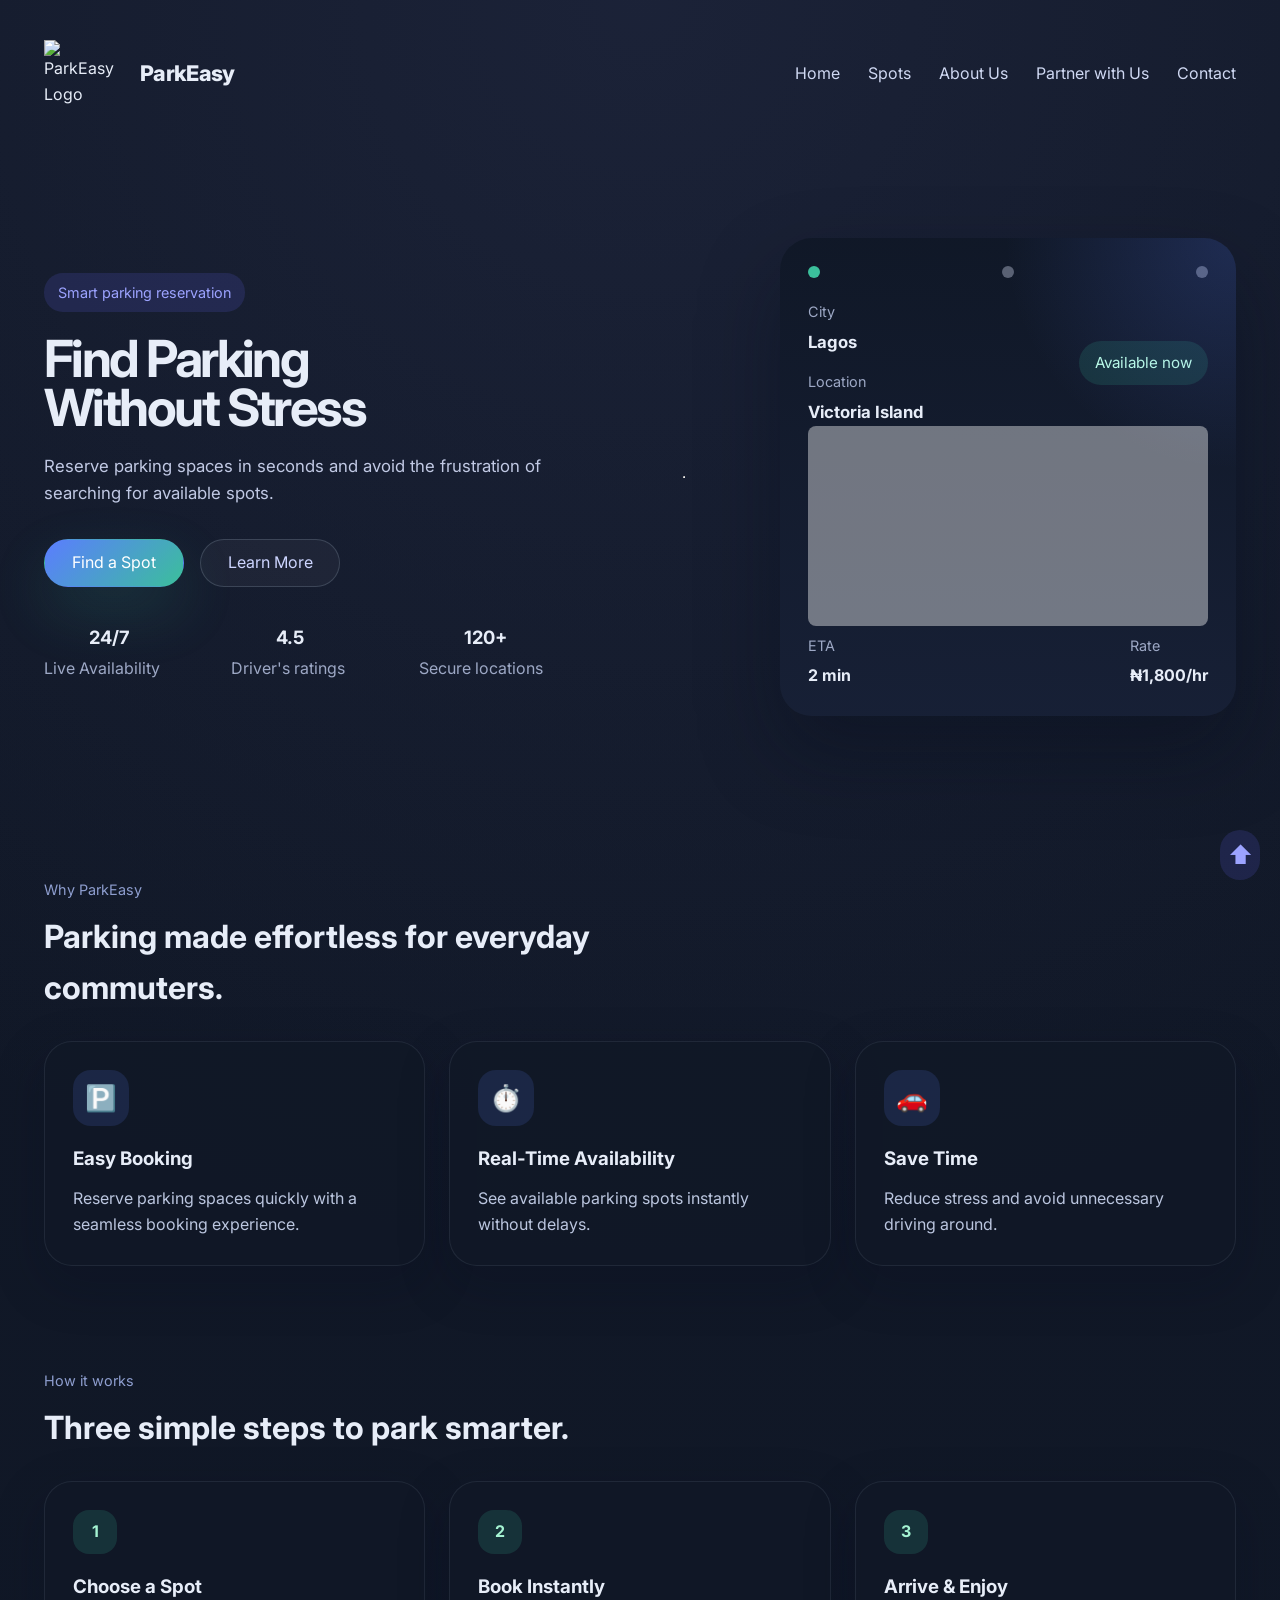
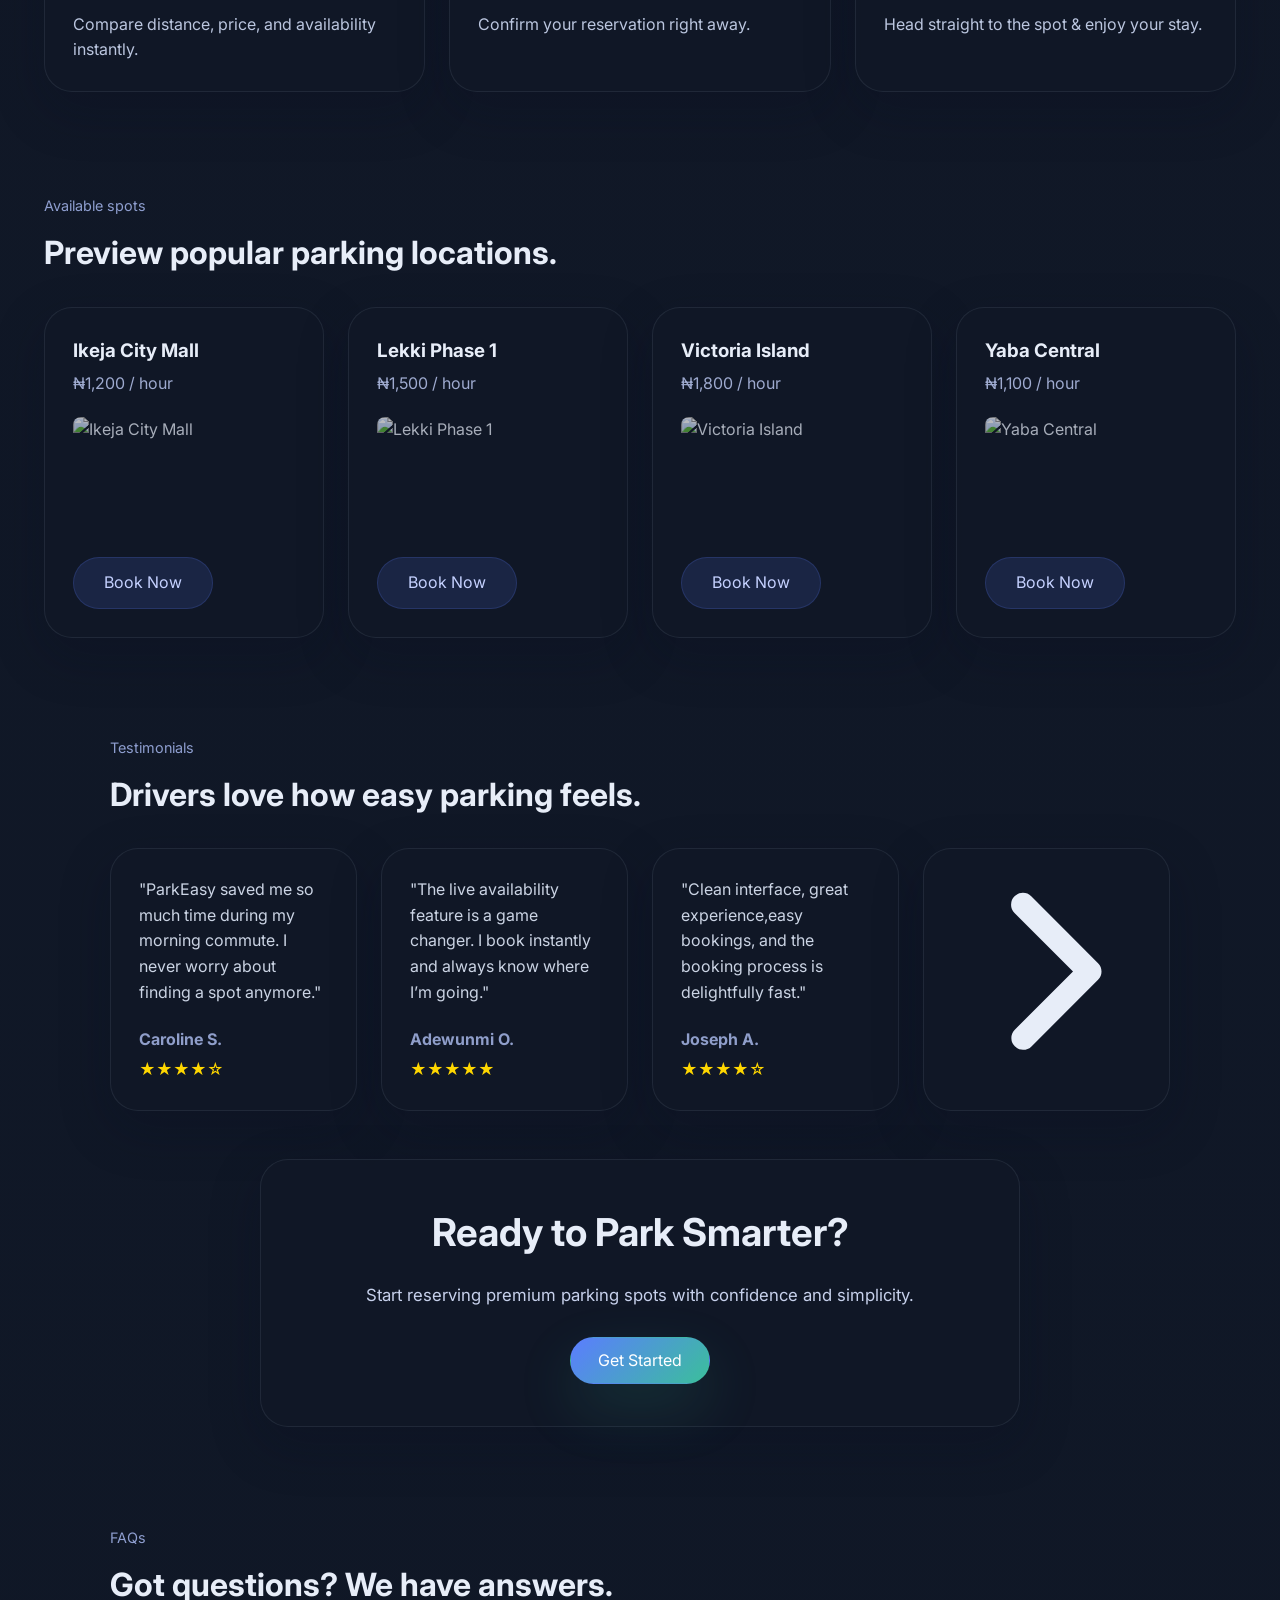
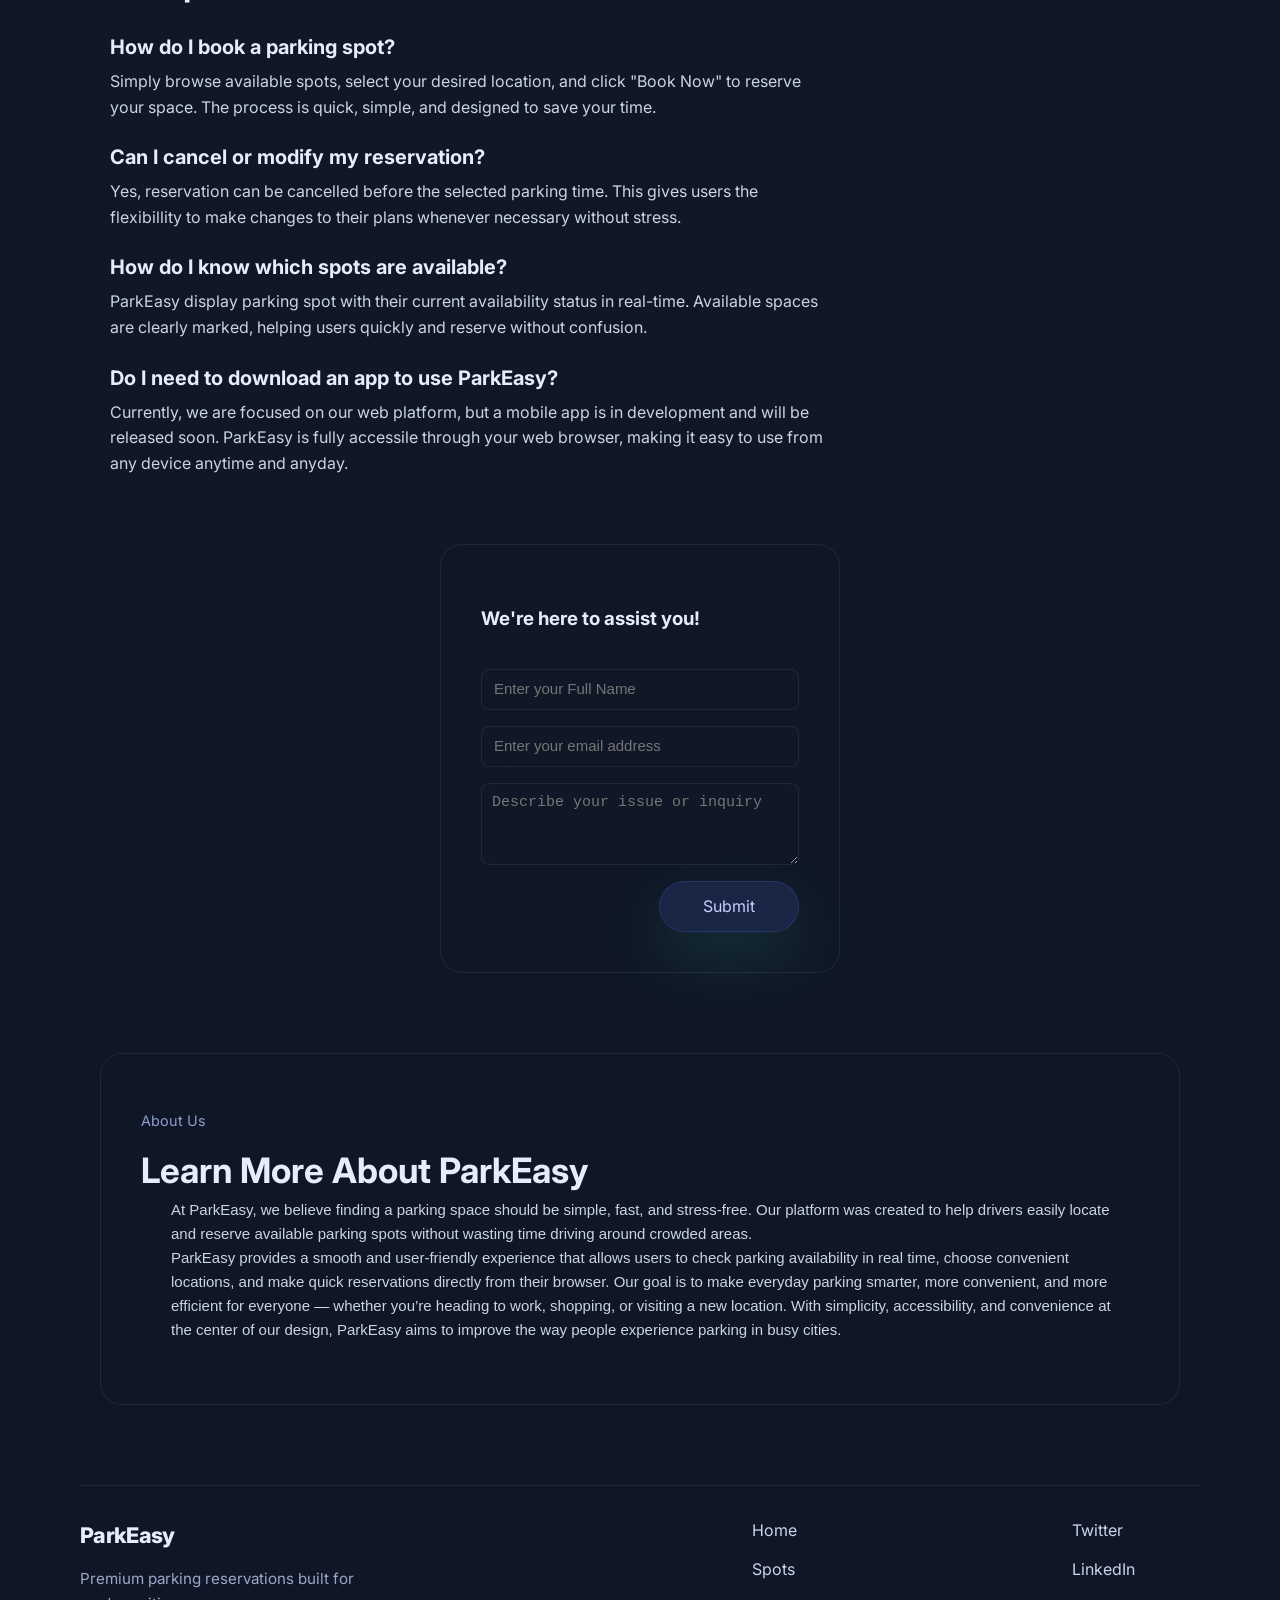
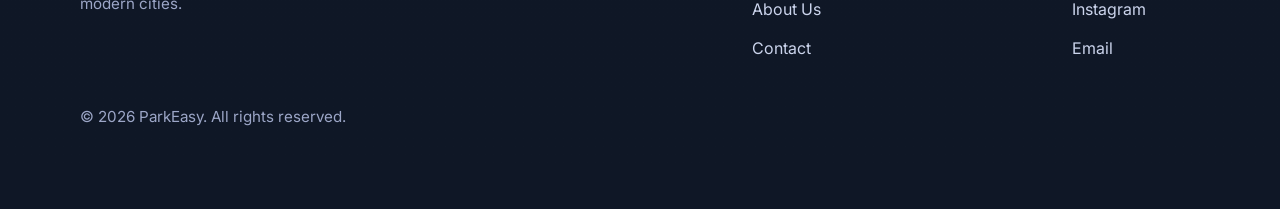
==== commit 044de458: "Added login page and updated styles for the partner and dashboard pages." ====
--- a/index.html
+++ b/index.html
@@ -9,11 +9,8 @@
     <link href="https://fonts.googleapis.com/css2?family=Inter:wght@400;500;600;700;800&display=swap" rel="stylesheet" />
     <link rel="stylesheet" href="styles.css" />
     <link rel="icon" type="image/png" href="./Screenshot_16-removebg-preview.png">
-    <!-- <link href="https://cdn.jsdelivr.net/npm/bootstrap@5.3.8/dist/css/bootstrap.min.css" rel="stylesheet" integrity="sha384-sRIl4kxILFvY47J16cr9ZwB07vP4J8+LH7qKQnuqkuIAvNWLzeN8tE5YBujZqJLB" crossorigin="anonymous"> -->
-    <!-- <script src="https://cdn.jsdelivr.net/npm/bootstrap@5.3.8/dist/js/bootstrap.bundle.min.js" integrity="sha384-FKyoEForCGlyvwx9Hj09JcYn3nv7wiPVlz7YYwJrWVcXK/BmnVDxM+D2scQbITxI" crossorigin="anonymous"></script> -->
     <link rel="stylesheet"
     href="https://unpkg.com/aos@2.3.4/dist/aos.css">
-    
 </head>
 <body>
     <!-- Header -->
@@ -28,11 +25,6 @@
                     <path fill="none"  stroke="currentColor" stroke-linecap="round" stroke-linejoin="round" stroke-width="2" d="M5 17h14M5 12h14M5 7h14" />
                 </svg>
 
-            <!-- <button class="nav-toggle" aria-expanded="false" aria-label="Open navigation menu">
-                <span></span>
-                <span></span>
-                <span></span>
-            </button> -->
             </div>
                 <nav class="nav-links" aria-label="Primary navigation" id="hero-links">
                     <a href="#home">Home</a>
@@ -677,7 +669,6 @@
                         <path fill="currentColor" d="M338.8 104.7a64 64 0 0 0 0 90.5L655.6 512L338.8 828.8a64 64 0 0 0 90.4 90.5l362.1-362a64 64 0 0 0 0-90.5l-362-362.1a64 64 0 0 0-90.5 0" />
                     </svg></a>
                 </article>
-                
 
             </div>
         </section>
@@ -694,7 +685,7 @@
         <section class="section faq-section" aria-labelledby="faq-heading" class="cta-card fade-in">
             <div class="section-header">
                 <p class="section-label">FAQs</p>
-                <h2 id="faq-heading">Got questions? We’ve got answers.</h2>
+                <h2 id="faq-heading">Got questions? We have answers.</h2>
                 <div id="faq">
                     <strong>How do I book a parking spot?</strong>
                     <p>Simply browse available spots, select your desired location, and click "Book Now" to reserve your space. The process is quick, simple, and designed to save your time.</p>
--- a/styles.css
+++ b/styles.css
@@ -307,36 +307,6 @@
     width: 400px;
     height: 200px;
 }
-
-
-
-
-/* .visual-graph {
-    display: flex;
-    align-items: flex-end;
-    gap: 10px;
-    margin: 24px 0;
-    min-height: 164px;
-} */
-
-/* .graph-bar {
-    width: 14px;
-    border-radius: 999px;
-    background: linear-gradient(180deg, #647def 0%, #2ec5af 100%);
-} */
-
-/* .graph-bar.short {
-    height: 48px;
-}
-
-.graph-bar.medium {
-    height: 92px;
-} */
-
-/* .graph-bar.tall {
-    height: 138px;
-} */
-
 .visual-footer {
     gap: 10px;
     flex-wrap: wrap;
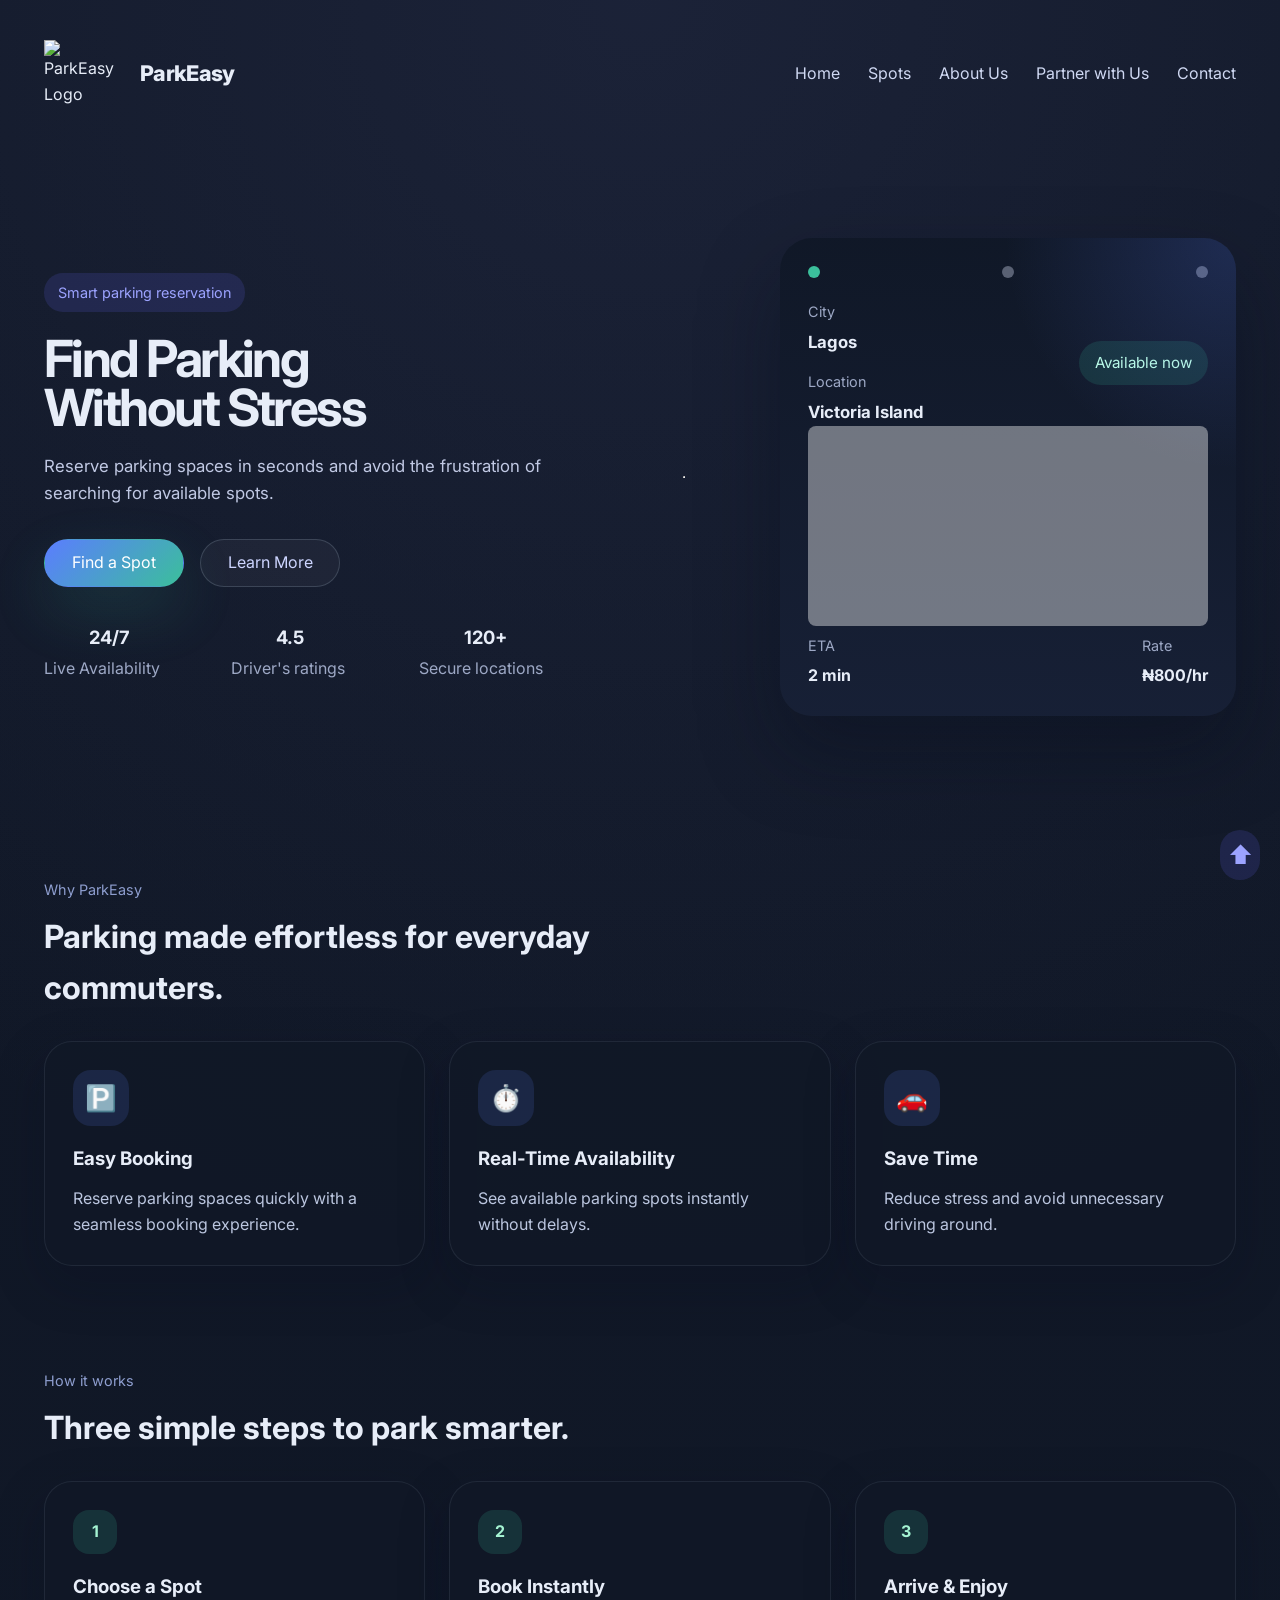
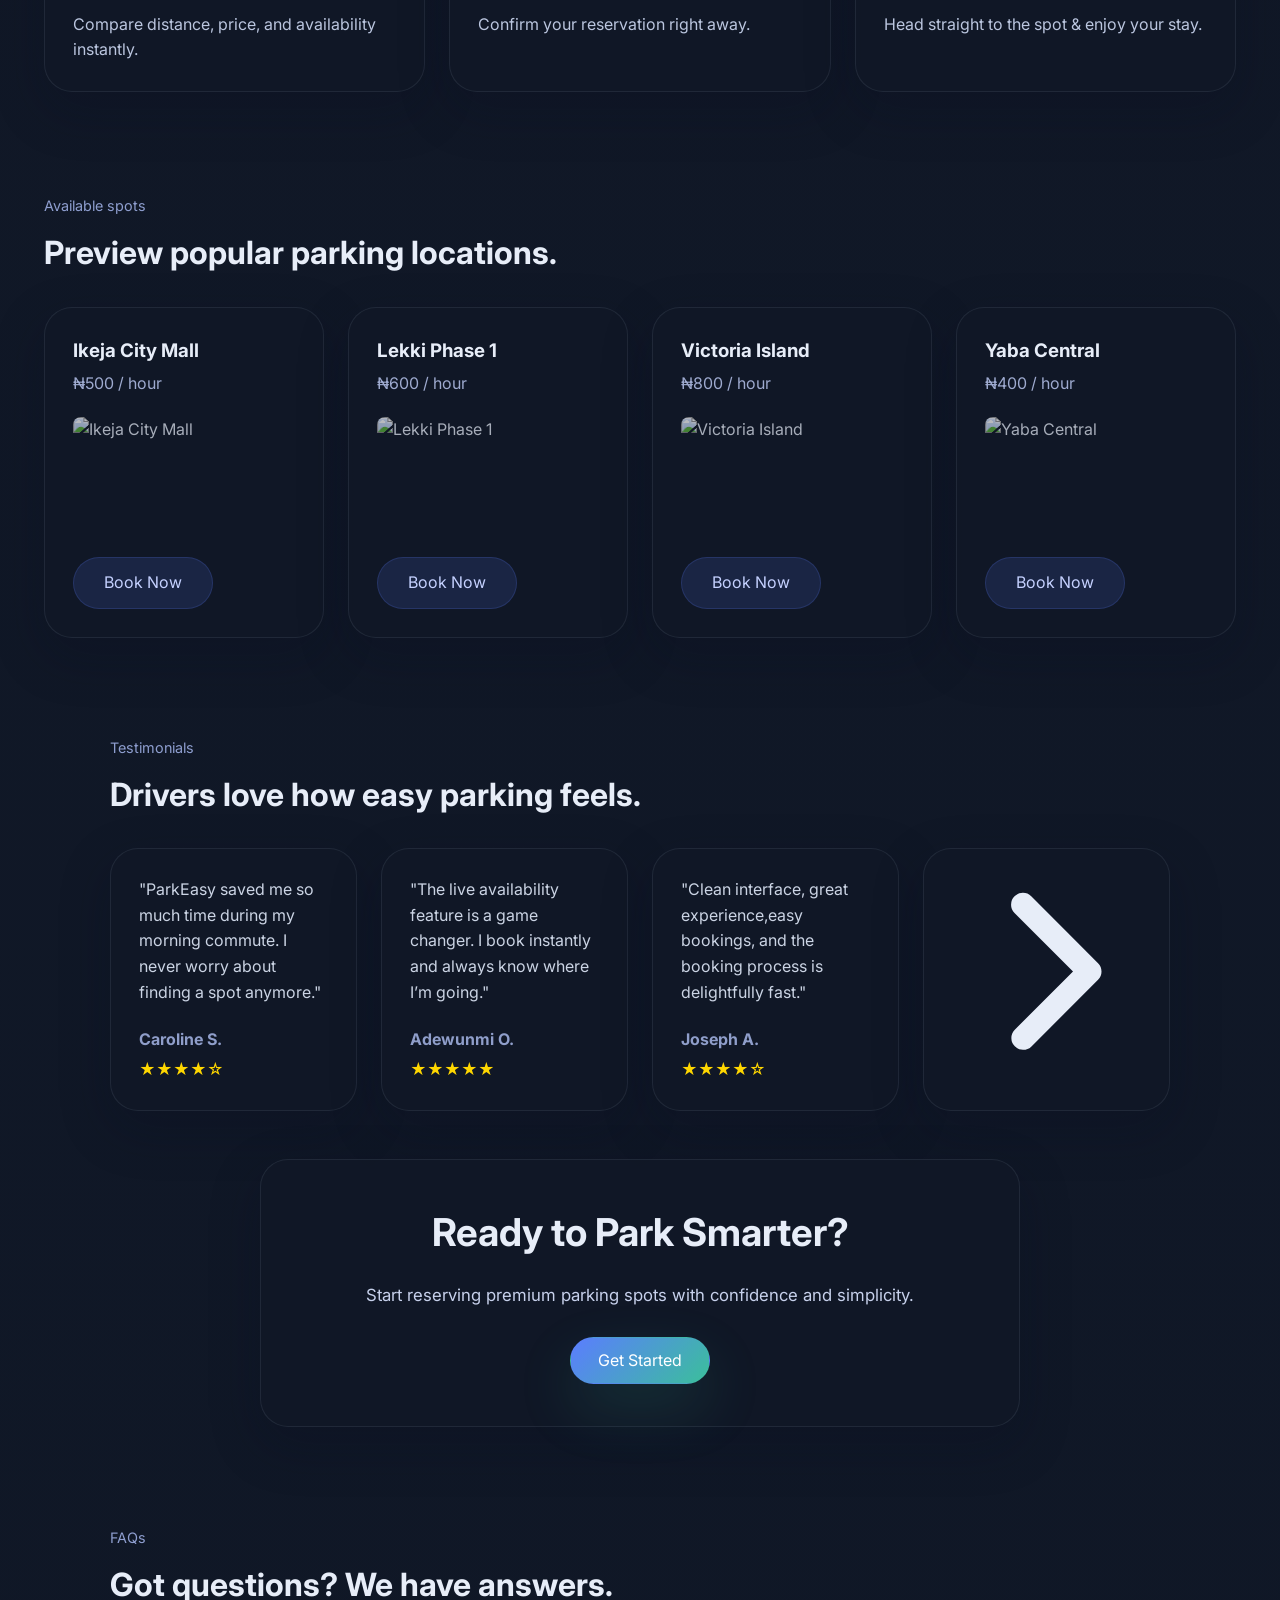
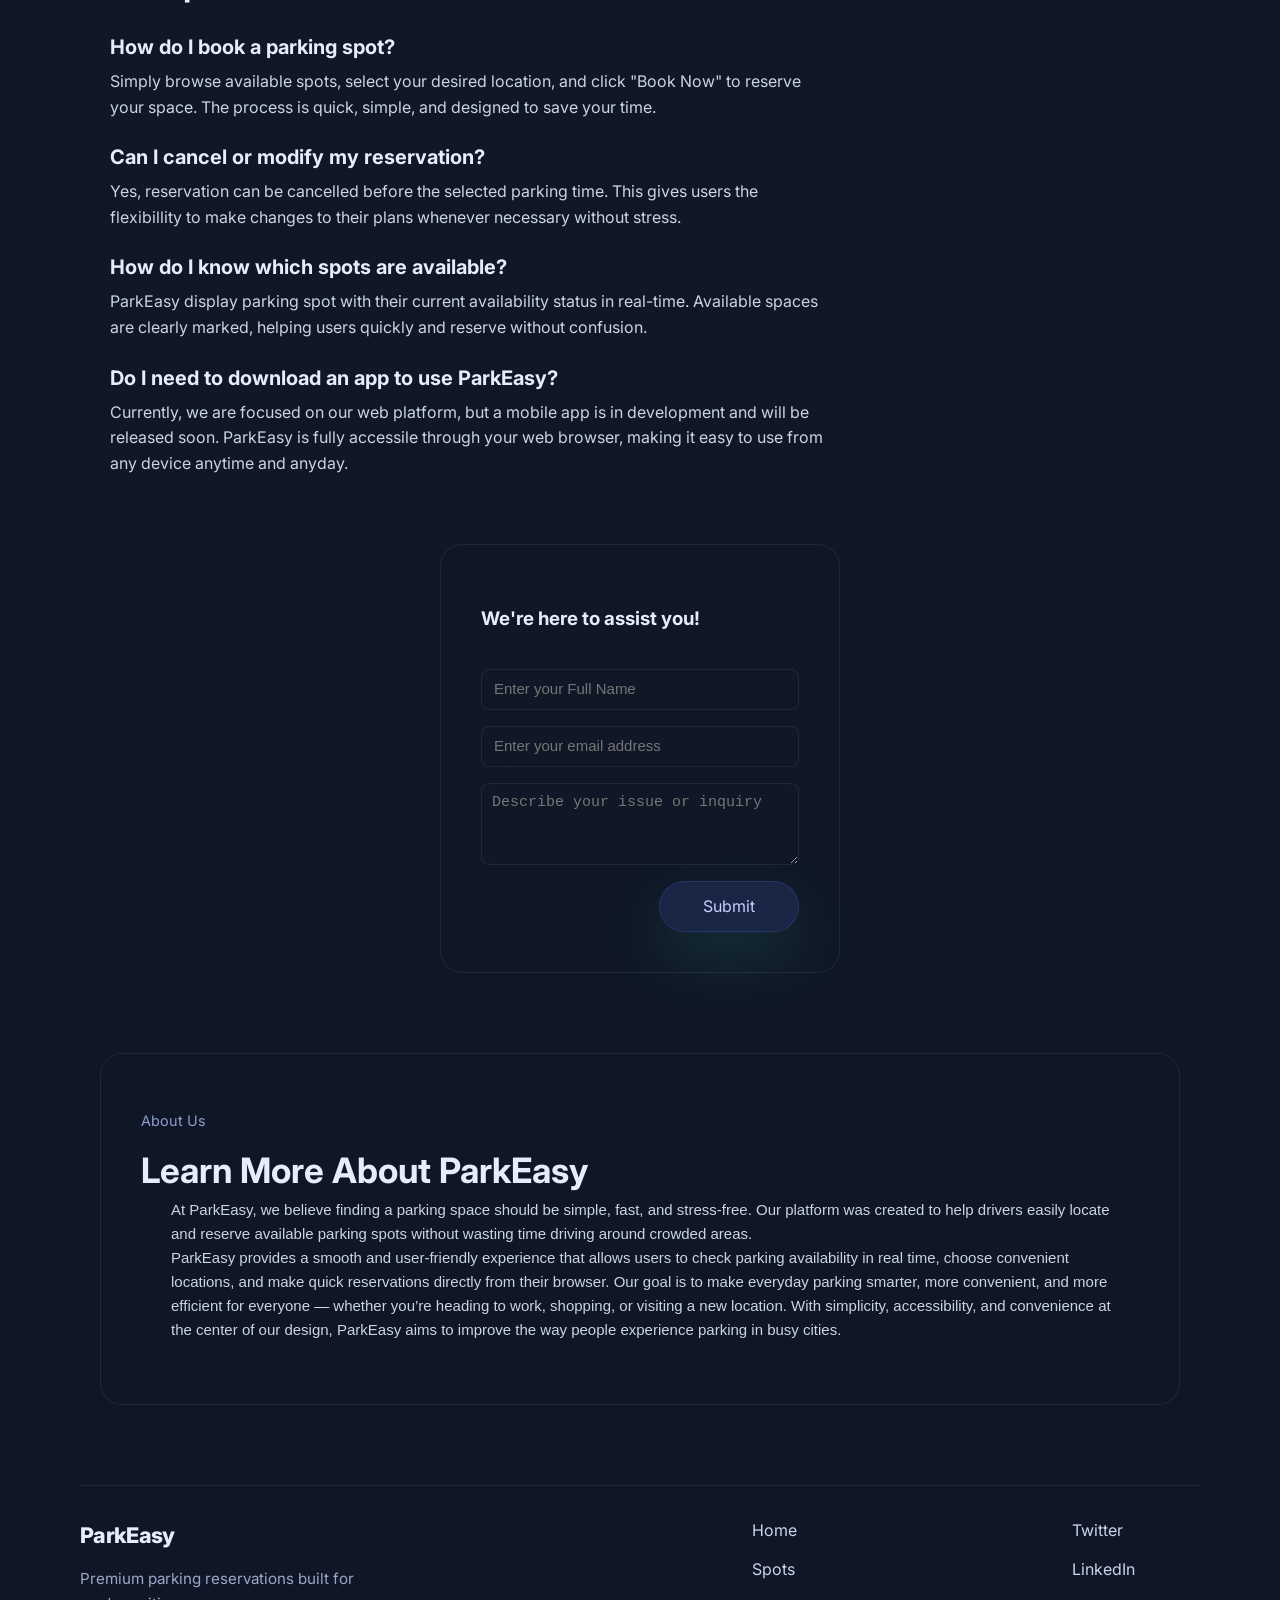
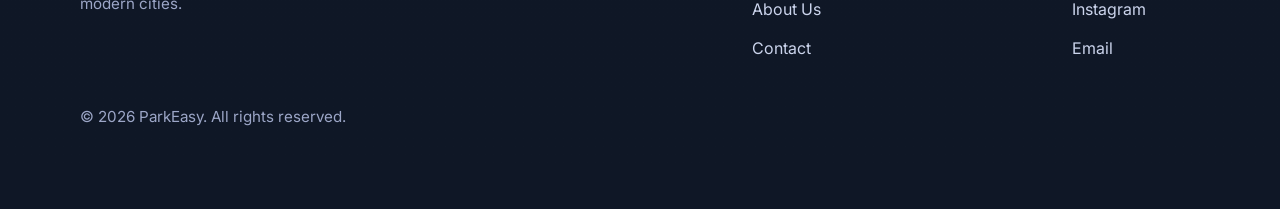
==== commit 53df1fa6: "I added validation to all forms in the project I also added a dummy payment page Receipt download af" ====
--- a/index.html
+++ b/index.html
@@ -63,6 +63,7 @@
                 </div>
                 <hr id="divider" />
 
+                <!-- Visual Panels -->
                 <div class="hero-visual" aria-hidden="truep" id="hero-visual">
                     <div class="hero-card glow-card">
                         <div class="visual-header">
@@ -104,7 +105,7 @@
                             </div>
                             <div>
                                 <span>Rate</span>
-                                <strong>₦1,800/hr</strong>
+                                <strong>₦800/hr</strong>
                             </div>
                         </div>
                     </div>
@@ -150,7 +151,7 @@
                             </div>
                             <div>
                                 <span>Rate</span>
-                                <strong>₦1,100/hr</strong>
+                                <strong>₦400/hr</strong>
                             </div>
                         </div>
                     </div>
@@ -196,7 +197,7 @@
                             </div>
                             <div>
                                 <span>Rate</span>
-                                <strong>₦1,200/hr</strong>
+                                <strong>₦500/hr</strong>
                             </div>
                         </div>
                     </div>
@@ -264,7 +265,7 @@
                 <article class="spot-card fade-in">
                     <div>
                         <h3>Ikeja City Mall</h3>
-                        <p>₦1,200 / hour</p>
+                        <p>₦500 / hour</p>
                     </div>
                     <img src="./Images/Ikeja_Mall_2.jpg" class="location-img" alt="Ikeja City Mall">
                     <button class="btn btn-card" id="openIkeja">Book Now</button>
@@ -272,7 +273,7 @@
                 <article class="spot-card fade-in">
                     <div>
                         <h3>Lekki Phase 1</h3>
-                        <p>₦1,500 / hour</p>
+                        <p>₦600 / hour</p>
                     </div>
                     <img src="./Images/Lekki Mall.jpg"  class="location-img" alt="Lekki Phase 1">
                     <button class="btn btn-card" id="openLekki">Book Now</button>
@@ -280,7 +281,7 @@
                 <article class="spot-card fade-in">
                     <div>
                         <h3>Victoria Island</h3>
-                        <p>₦1,800 / hour</p>
+                        <p>₦800 / hour</p>
                     </div>
                     <img src="./Images/V I.jfif" class="location-img" alt="Victoria Island">
                     <button class="btn btn-card" id="openVictoria">Book Now</button>
@@ -288,7 +289,7 @@
                 <article class="spot-card fade-in">
                     <div>
                         <h3>Yaba Central</h3>
-                        <p>₦1,100 / hour</p>
+                        <p>₦400 / hour</p>
                     </div>
                     <img src="./Images/Yaba.png" class="location-img" alt="Yaba Central">
                     <button class="btn btn-card" id="openYaba">Book Now</button>
@@ -336,18 +337,18 @@
                         </select>
                         <select class="select" id="duration-ikeja">
                             <option selected disabled>Select duration</option>
-                            <option>1 hour</option>
-                            <option>2 hours</option>
-                            <option>3 hours</option>
-                            <option>4 hours</option>
-                            <option>5 hours</option>
-                            <option>6 hours</option>
-                            <option>7 hours</option>
-                            <option>8 hours</option>
-                            <option>9 hours</option>
-                            <option>10 hours</option>
-                            <option>11 hours</option>
-                            <option>12 hours</option>
+                            <option value="1">1 hour</option>
+                            <option value="2">2 hours</option>
+                            <option value="3">3 hours</option>
+                            <option value="4">4 hours</option>
+                            <option value="5">5 hours</option>
+                            <option value="6">6 hours</option>
+                            <option value="7">7 hours</option>
+                            <option value="8">8 hours</option>
+                            <option value="9">9 hours</option>
+                            <option value="10">10 hours</option>
+                            <option value="11">11 hours</option>
+                            <option value="12">12 hours</option>
                         </select>
                         <div class="time-selection">
                             <select class="time" id="startTime-ikeja">
@@ -375,7 +376,7 @@
                     
                 <!-- footer -->
                     <ul>
-                        <li><strong>Price:</strong> ₦1,200 / hour</li>
+                        <li><strong>Price:</strong> ₦500 / hour</li>
                         <li><strong>Availability:</strong> Real-time updates</li>
                         <li><strong>Amenities:</strong> 24/7 security, well-lit area</li>
                     </ul>
@@ -422,18 +423,18 @@
                         </select>
                         <select class="select" id="duration-lekki">
                             <option selected disabled>Select duration</option>
-                            <option>1 hour</option>
-                            <option>2 hours</option>
-                            <option>3 hours</option>
-                            <option>4 hours</option>
-                            <option>5 hours</option>
-                            <option>6 hours</option>
-                            <option>7 hours</option>
-                            <option>8 hours</option>
-                            <option>9 hours</option>
-                            <option>10 hours</option>
-                            <option>11 hours</option>
-                            <option>12 hours</option>
+                            <option value="1">1 hour</option>
+                            <option value="2">2 hours</option>
+                            <option value="3">3 hours</option>
+                            <option value="4">4 hours</option>
+                            <option value="5">5 hours</option>
+                            <option value="6">6 hours</option>
+                            <option value="7">7 hours</option>
+                            <option value="8">8 hours</option>
+                            <option value="9">9 hours</option>
+                            <option value="10">10 hours</option>
+                            <option value="11">11 hours</option>
+                            <option value="12">12 hours</option>
                         </select>
                         <div class="time-selection">
                             <select class="time" id="startTime-lekki">
@@ -459,7 +460,7 @@
                 </div>
                     <!-- footer -->
                         <ul>
-                            <li><strong>Price:</strong> ₦1,500 / hour</li>
+                            <li><strong>Price:</strong> ₦600 / hour</li>
                             <li><strong>Availability:</strong> Real-time updates</li>
                             <li><strong>Amenities:</strong> 24/7 security, well-lit area</li>
                         </ul>
@@ -505,18 +506,18 @@
                     </select>
                     <select class="select" id="duration-victoria">
                         <option selected disabled>Select duration</option>
-                        <option>1 hour</option>
-                        <option>2 hours</option>
-                        <option>3 hours</option>
-                        <option>4 hours</option>
-                        <option>5 hours</option>
-                        <option>6 hours</option>
-                        <option>7 hours</option>
-                        <option>8 hours</option>
-                        <option>9 hours</option>
-                        <option>10 hours</option>
-                        <option>11 hours</option>
-                        <option>12 hours</option>
+                        <option value="1">1 hour</option>
+                        <option value="2">2 hours</option>
+                        <option value="3">3 hours</option>
+                        <option value="4">4 hours</option>
+                        <option value="5">5 hours</option>
+                        <option value="6">6 hours</option>
+                        <option value="7">7 hours</option>
+                        <option value="8">8 hours</option>
+                        <option value="9">9 hours</option>
+                        <option value="10">10 hours</option>
+                        <option value="11">11 hours</option>
+                        <option value="12">12 hours</option>
                     </select>
                     <div class="time-selection">
                             <select class="time" id="startTime-victoria">
@@ -541,7 +542,7 @@
                 </div>
             </div>
                 <ul>
-                    <li><strong>Price:</strong> ₦1,800 / hour</li>
+                    <li><strong>Price:</strong> ₦800 / hour</li>
                     <li><strong>Availability:</strong> Real-time updates</li>
                     <li><strong>Amenities:</strong> 24/7 security, well-lit area</li>
                 </ul>
@@ -588,18 +589,18 @@
                         </select>
                         <select class="select" id="duration-yaba">
                             <option selected disabled>Select duration</option>
-                            <option>1 hour</option>
-                            <option>2 hours</option>
-                            <option>3 hours</option>
-                            <option>4 hours</option>
-                            <option>5 hours</option>
-                            <option>6 hours</option>
-                            <option>7 hours</option>
-                            <option>8 hours</option>
-                            <option>9 hours</option>
-                            <option>10 hours</option>
-                            <option>11 hours</option>
-                            <option>12 hours</option>
+                            <option value="1">1 hour</option>
+                            <option value="2">2 hours</option>
+                            <option value="3">3 hours</option>
+                            <option value="4">4 hours</option>
+                            <option value="5">5 hours</option>
+                            <option value="6">6 hours</option>
+                            <option value="7">7 hours</option>
+                            <option value="8">8 hours</option>
+                            <option value="9">9 hours</option>
+                            <option value="10">10 hours</option>
+                            <option value="11">11 hours</option>
+                            <option value="12">12 hours</option>
                         </select>
                         <div class="time-selection">
                             <select class="time" id="startTime-yaba">
@@ -625,7 +626,7 @@
                 </div>
                 <!-- footer -->
                     <ul>
-                        <li><strong>Price:</strong> ₦1,100 / hour</li>
+                        <li><strong>Price:</strong> ₦400 / hour</li>
                         <li><strong>Availability:</strong> Real-time updates</li>
                         <li><strong>Amenities:</strong> 24/7 security, well-lit area</li>
                     </ul>
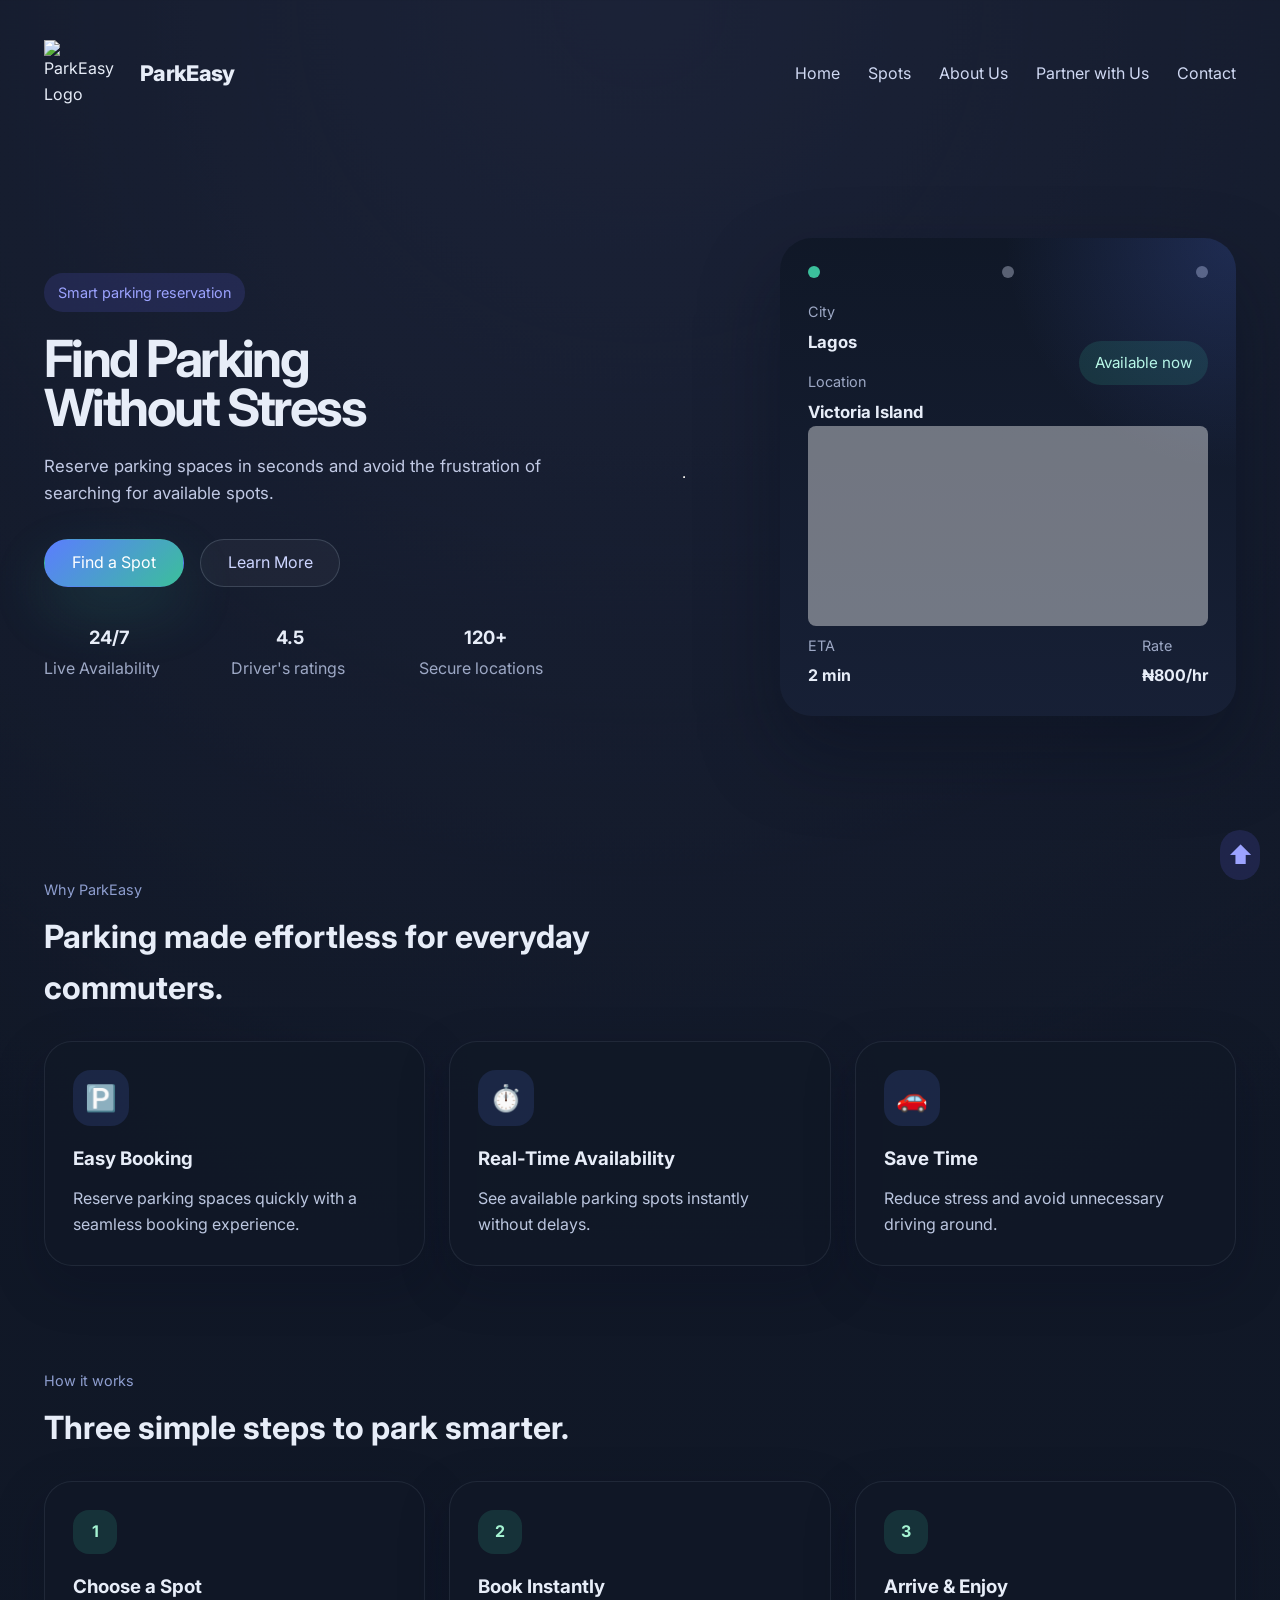
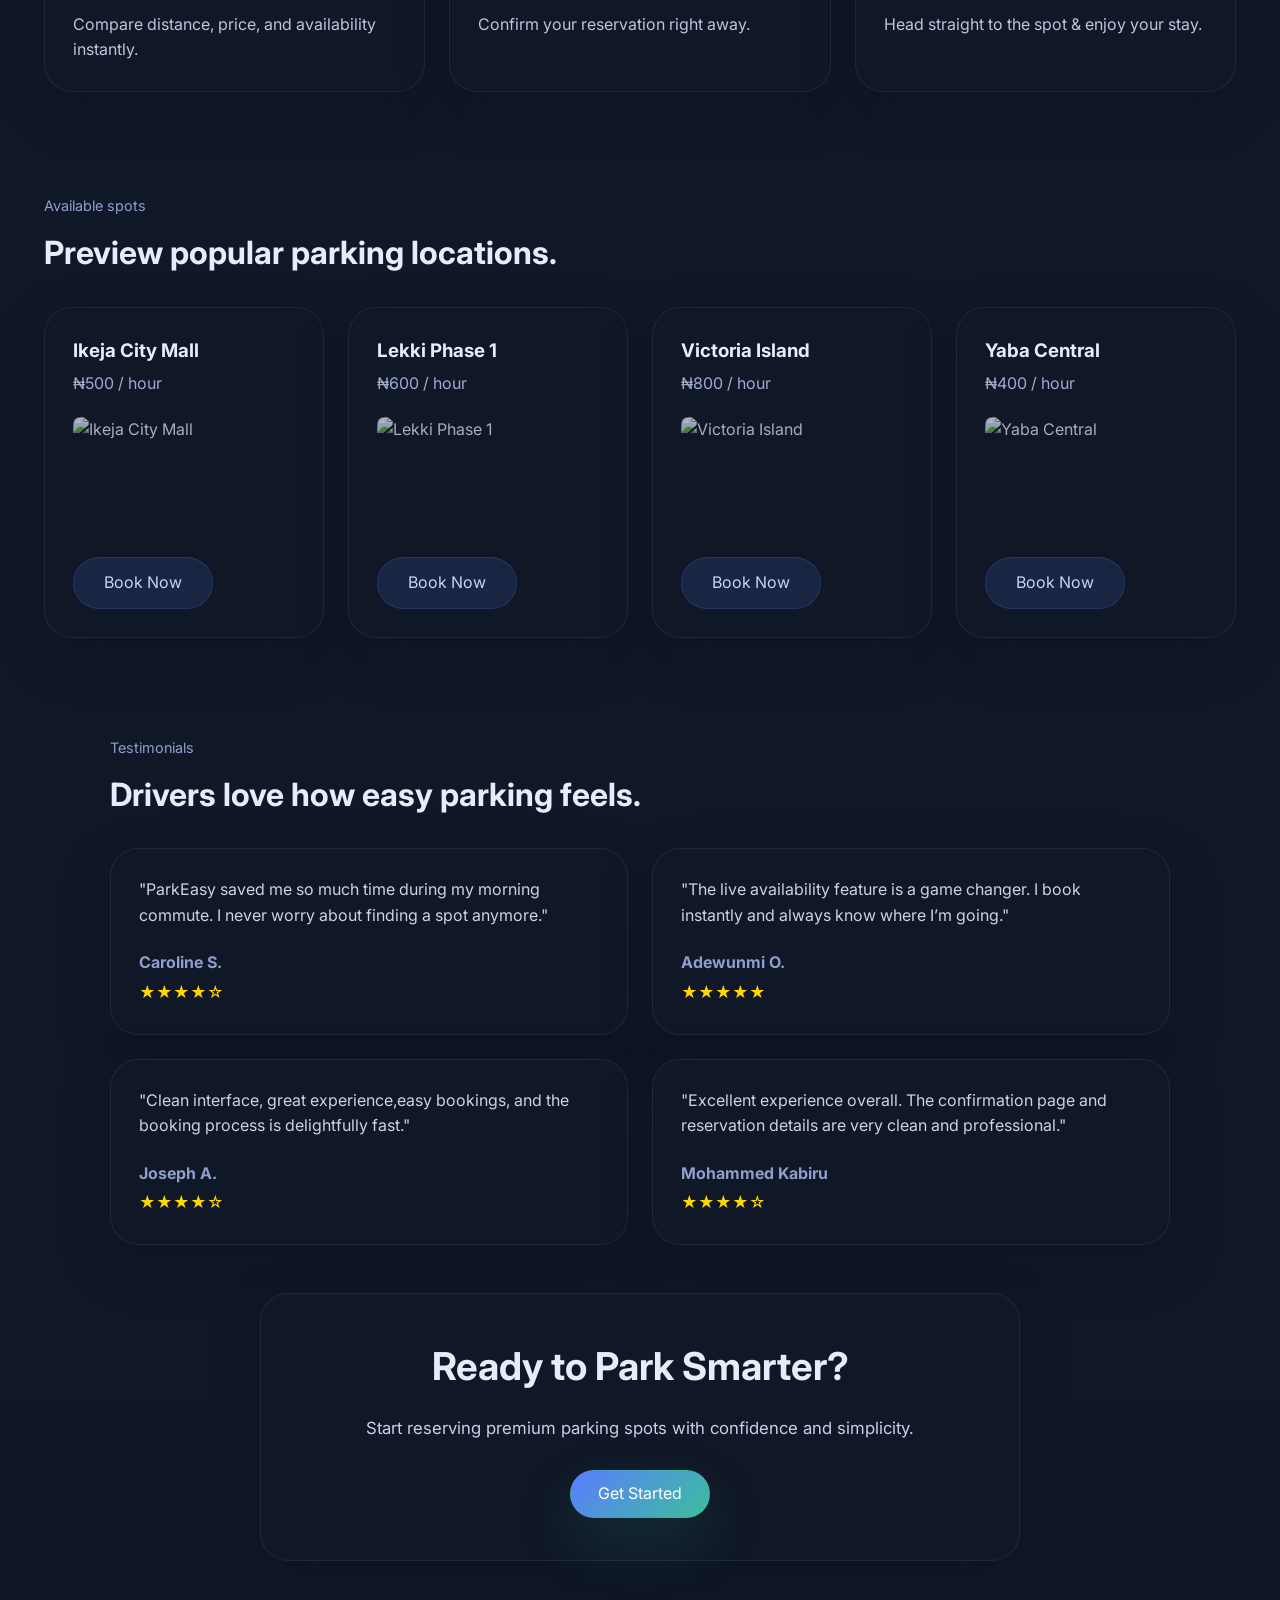
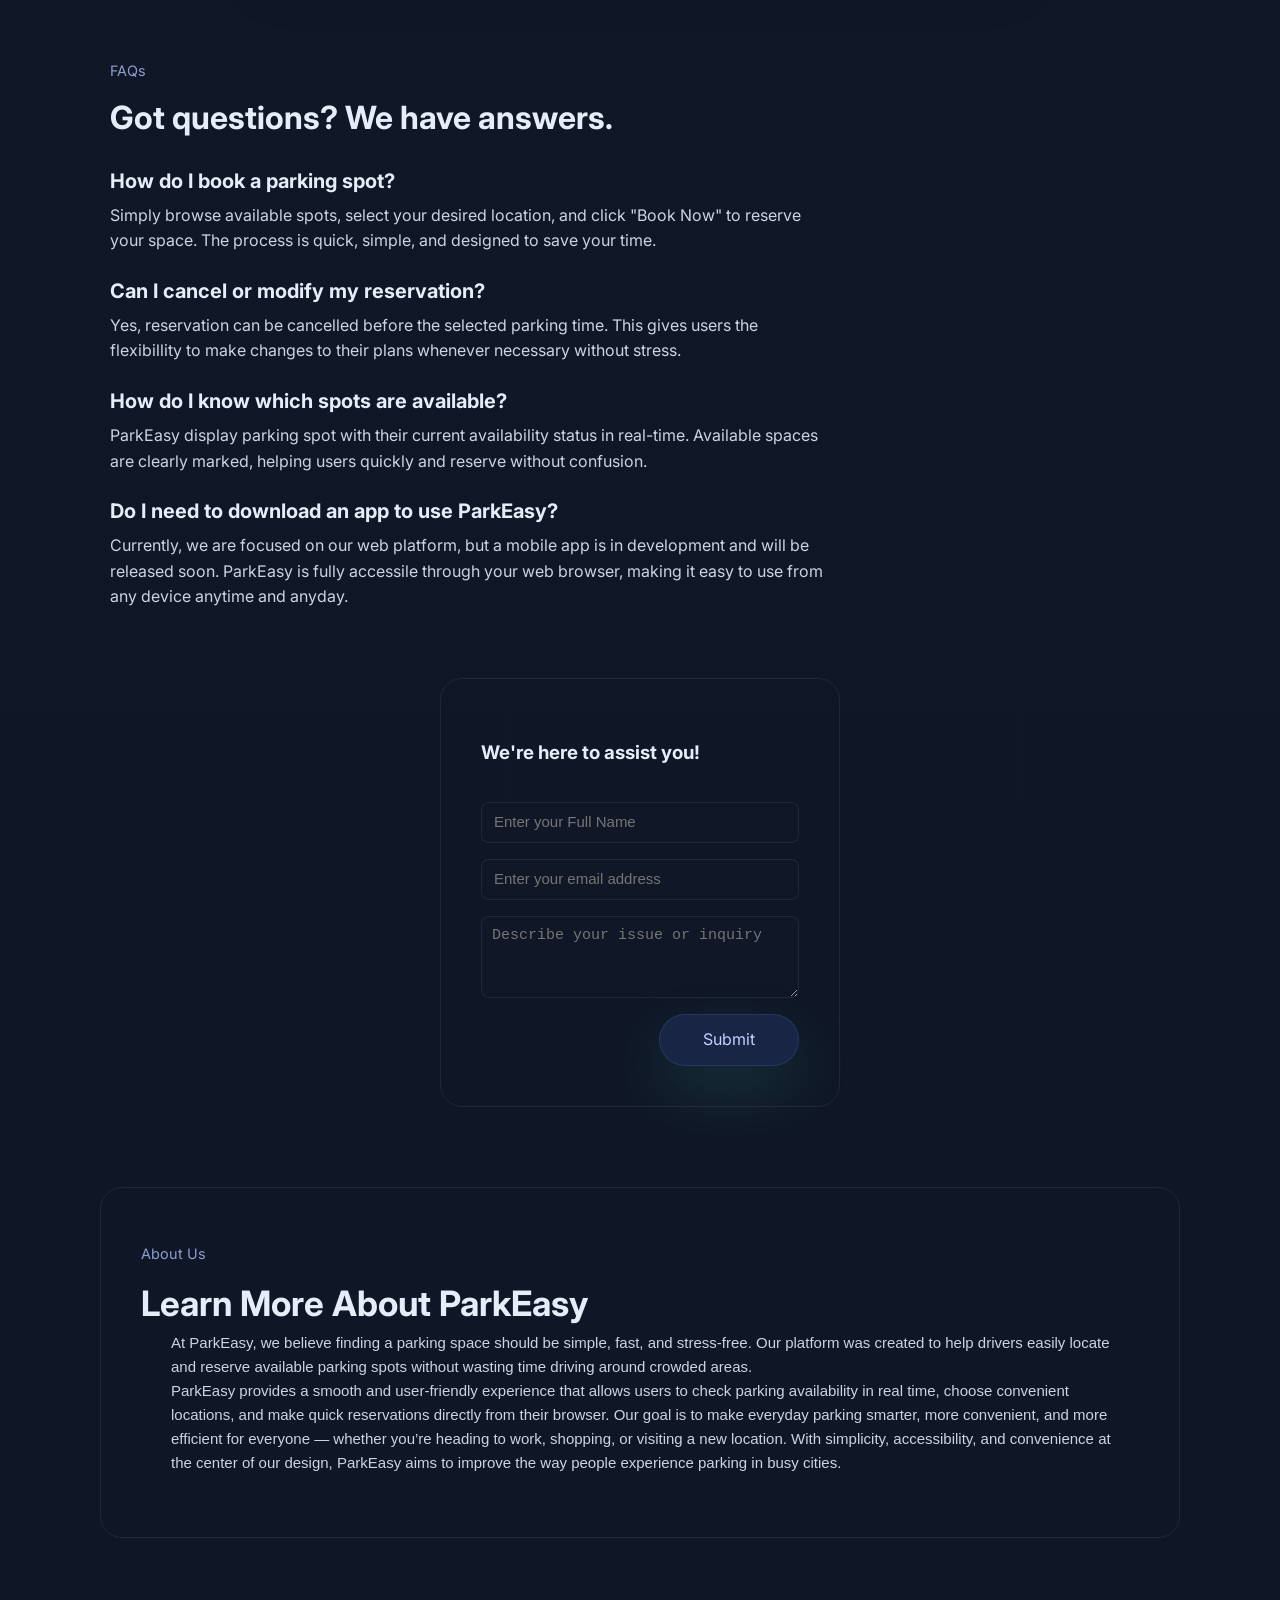
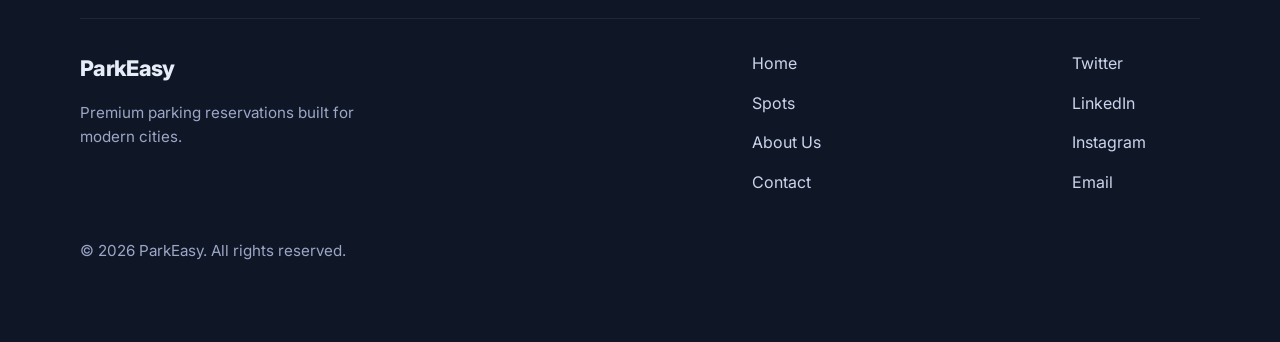
==== commit 6155e9f5: "Passing of review information in the confirmation page and styling of the review page. Removal of th" ====
--- a/index.html
+++ b/index.html
@@ -665,10 +665,12 @@
                     </footer>
                 </article>
                 <article class="testimonial-card fade-in">
-                    <a href="./review.html"><svg xmlns="http://www.w3.org/2000/svg"  viewBox="0 0 1024 1024">
-                        <path d="M0 0h1024v1024H0z" fill="none" />
-                        <path fill="currentColor" d="M338.8 104.7a64 64 0 0 0 0 90.5L655.6 512L338.8 828.8a64 64 0 0 0 90.4 90.5l362.1-362a64 64 0 0 0 0-90.5l-362-362.1a64 64 0 0 0-90.5 0" />
-                    </svg></a>
+                    <p>"Excellent experience overall. The confirmation page and reservation details are very clean and professional."
+</p>
+                    <footer>
+                        <strong>Mohammed Kabiru</strong>
+                        <span style="color: gold;">★★★★☆</span>                    
+                    </footer>
                 </article>
 
             </div>
--- a/styles.css
+++ b/styles.css
@@ -718,7 +718,7 @@
 }
 
 .testimonial-grid {
-    grid-template-columns: repeat(4, minmax(0, 1fr));
+    grid-template-columns: repeat(2, minmax(0, 1fr));
 }
 
 .testimonial-card p {
